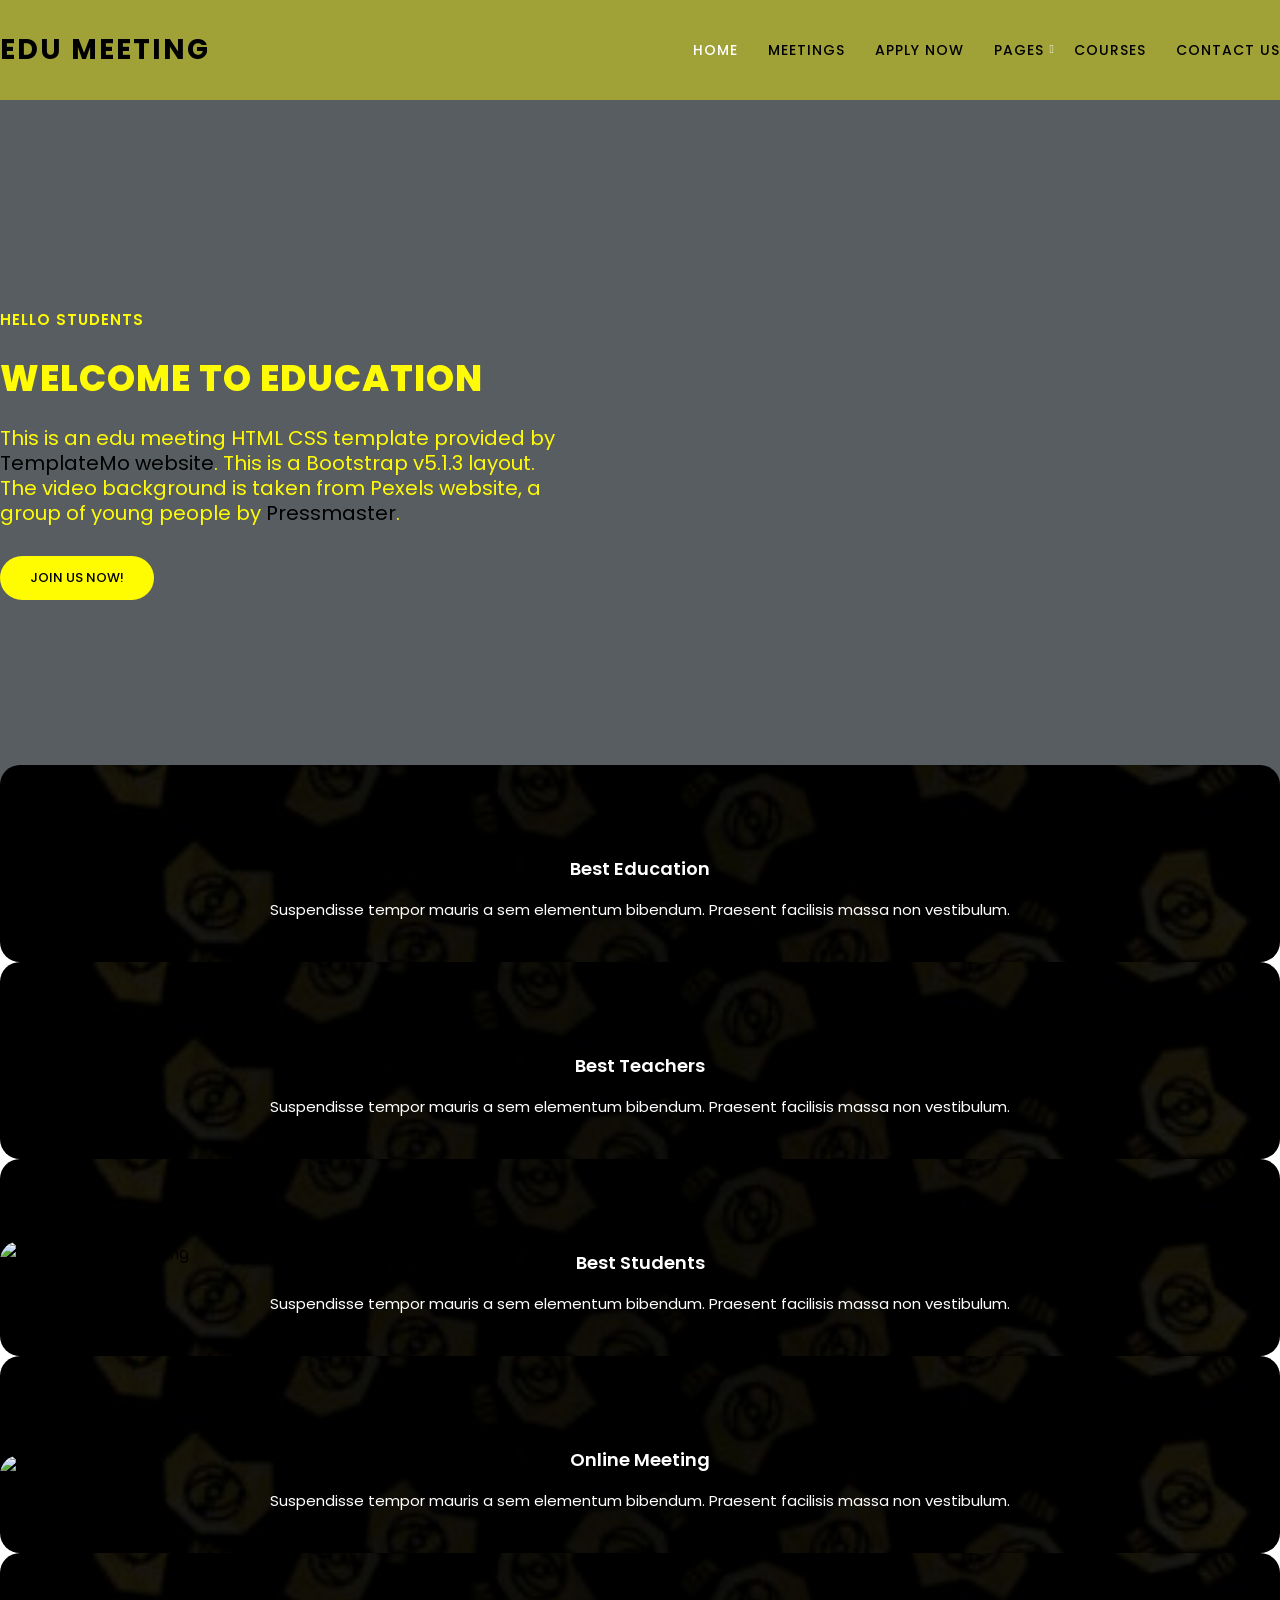
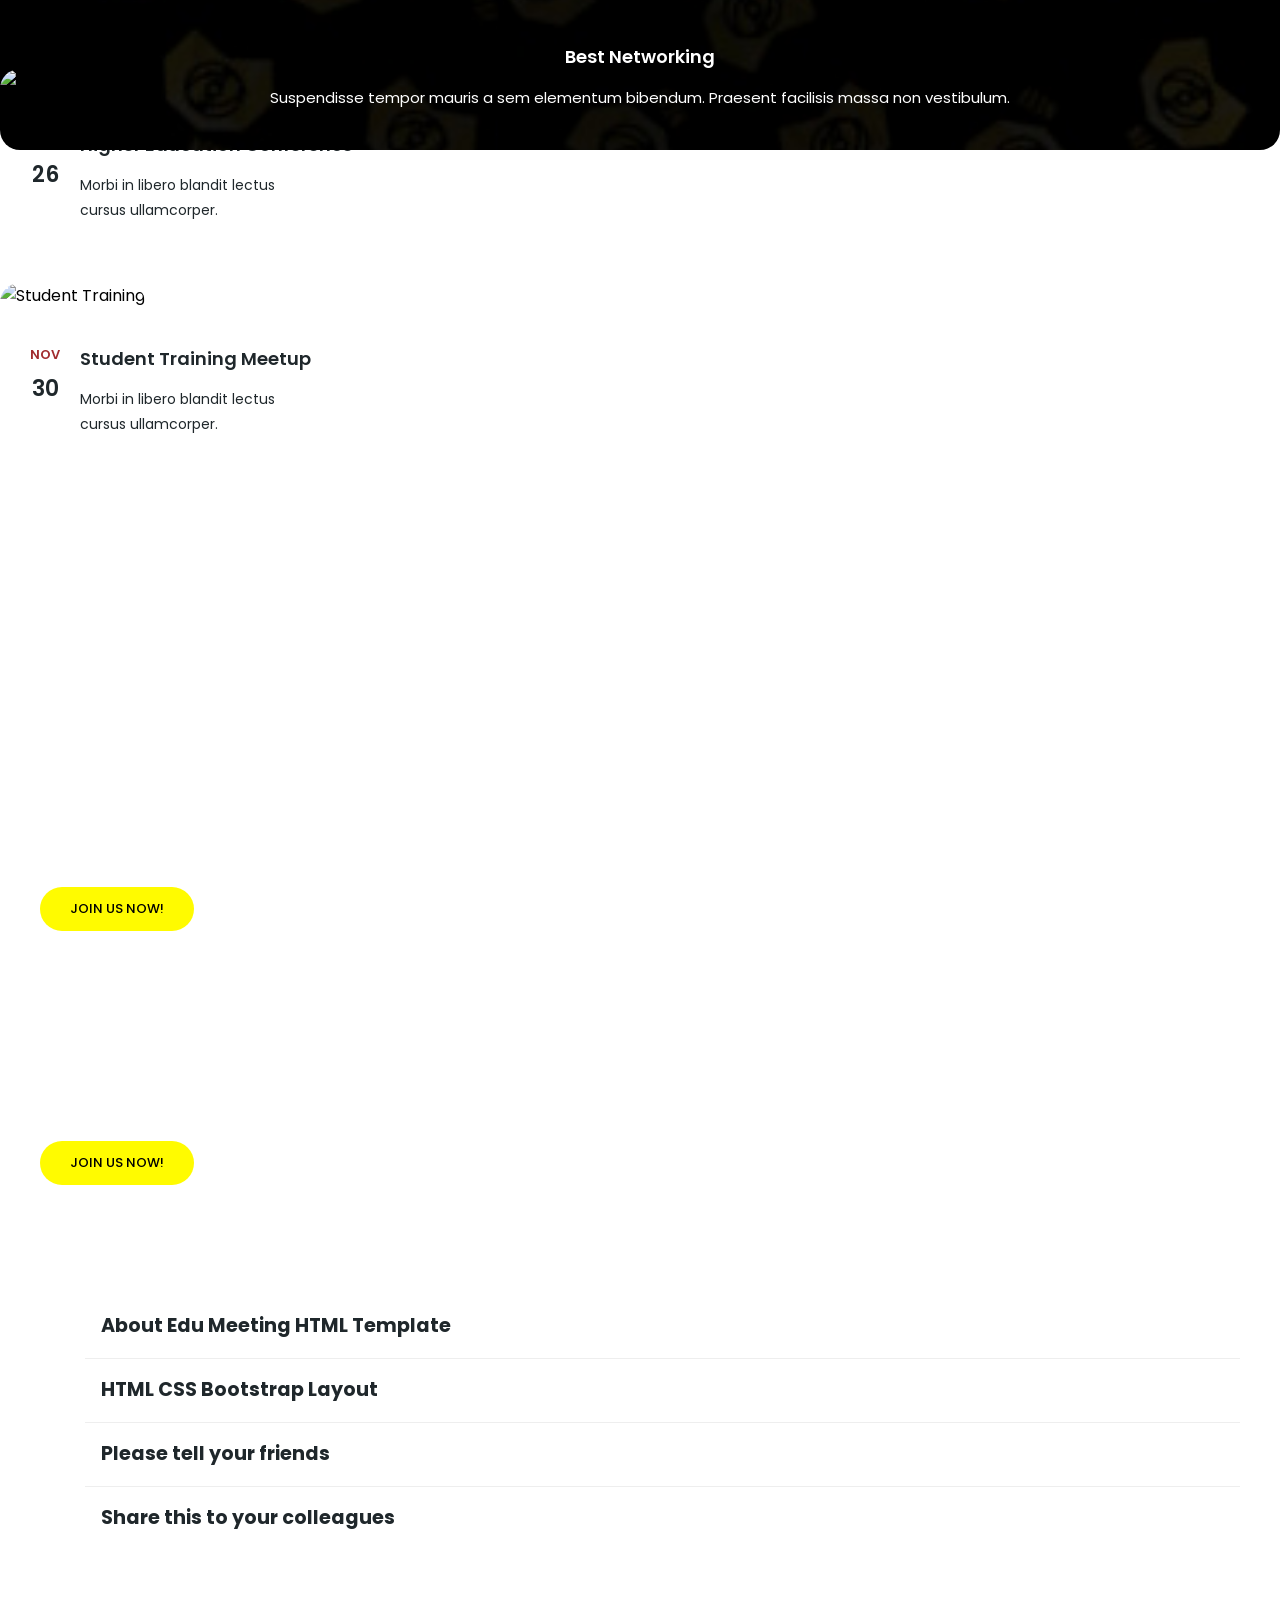
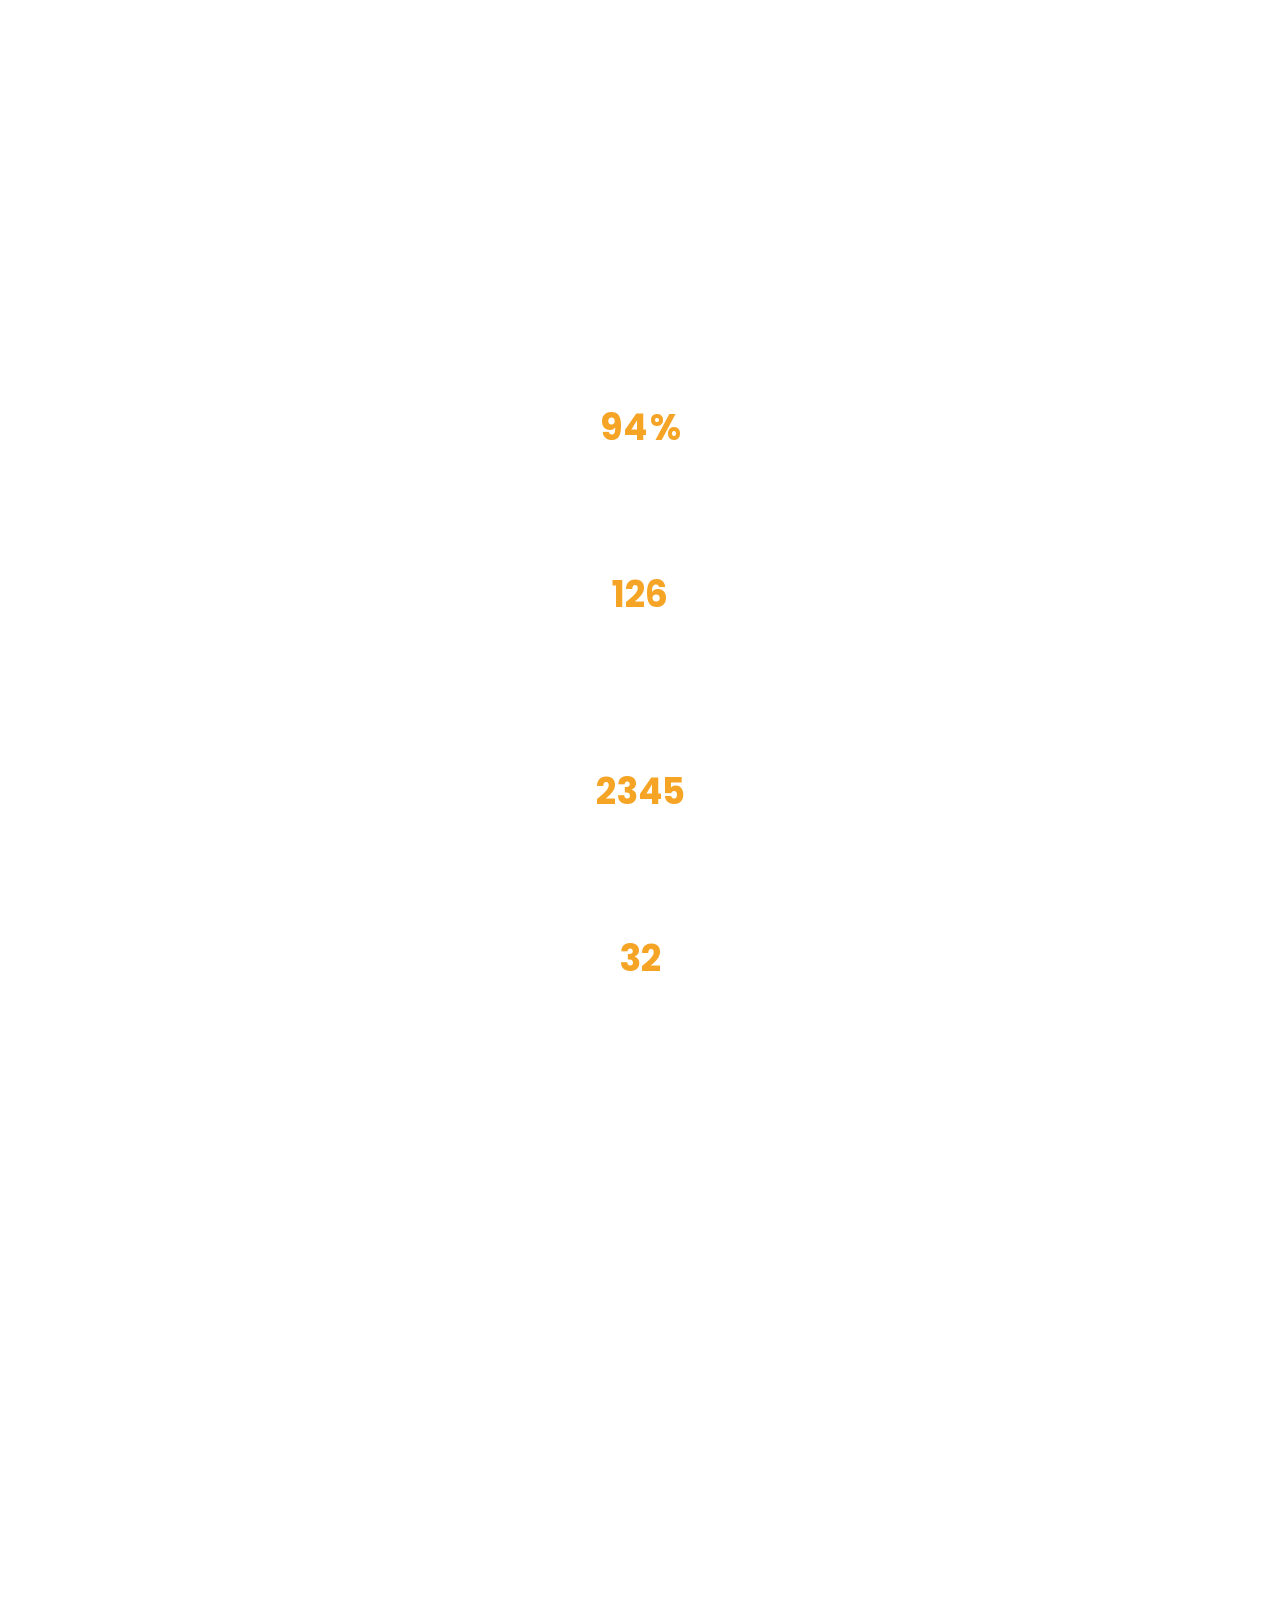
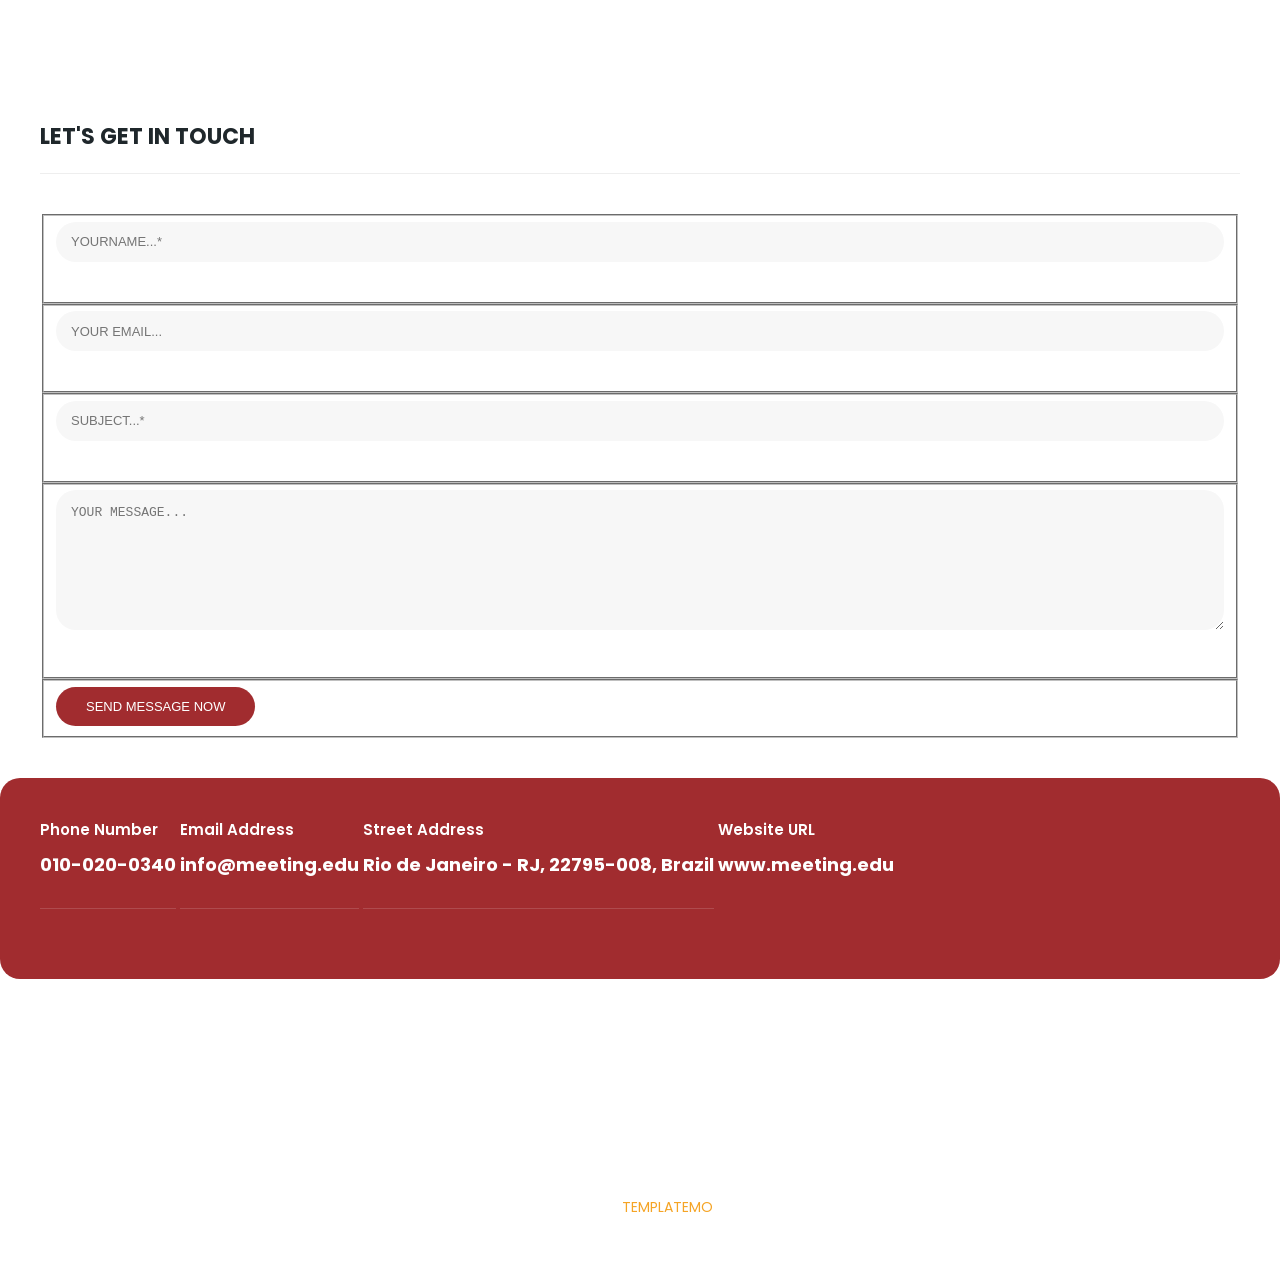
==== index.html @ 1dcc3253 ".........." ====
<!DOCTYPE html>
<html lang="en">

  <head>

    <meta charset="utf-8">
    <meta name="viewport" content="width=device-width, initial-scale=1, shrink-to-fit=no">
    <meta name="description" content="">
    <meta name="author" content="TemplateMo">
    <link href="https://fonts.googleapis.com/css?family=Poppins:100,200,300,400,500,600,700,800,900" rel="stylesheet">

    <title>Education Meeting HTML5 Template</title>

    <!-- Bootstrap core CSS -->
    <link href="vendor/bootstrap/css/bootstrap.min.css" rel="stylesheet">


    <!-- Additional CSS Files -->
    <link rel="stylesheet" href="assets/css/fontawesome.css">
    <link rel="stylesheet" href="assets/css/templatemo-edu-meeting.css">
    <link rel="stylesheet" href="assets/css/owl.css">
    <link rel="stylesheet" href="assets/css/lightbox.css">
<!--

TemplateMo 569 Edu Meeting

https://templatemo.com/tm-569-edu-meeting

-->
  </head>

<body>

  <!--
  Sub Header
  <div class="sub-header">
    <div class="container">
      <div class="row">
        <div class="col-lg-8 col-sm-8">
          <div class="left-content">
            <p>This is an educational <em>HTML CSS</em> template by TemplateMo website.</p>
          </div>
        </div>
        <div class="col-lg-4 col-sm-4">
          <div class="right-icons">
            <ul>
              <li><a href="#"><i class="fa fa-facebook"></i></a></li>
              <li><a href="#"><i class="fa fa-twitter"></i></a></li>
              <li><a href="#"><i class="fa fa-behance"></i></a></li>
              <li><a href="#"><i class="fa fa-linkedin"></i></a></li>
            </ul>
          </div>
        </div>
      </div>
    </div>
  </div>
  -->

  <!-- ***** Header Area Start ***** -->
  <header class="header-area header-sticky">
      <div class="container">
          <div class="row">
              <div class="col-12">
                  <nav class="main-nav">
                      <!-- ***** Logo Start ***** -->
                      <a href="index.html" class="logo">
                          Edu Meeting
                      </a>
                      <!-- ***** Logo End ***** -->
                      <!-- ***** Menu Start ***** -->
                      <ul class="nav">
                          <li class="scroll-to-section"><a href="#top" class="active">Home</a></li>
                          <li><a href="meetings.html">Meetings</a></li>
                          <li class="scroll-to-section"><a href="#apply">Apply Now</a></li>
                          <li class="has-sub">
                              <a href="javascript:void(0)">Pages</a>
                              <ul class="sub-menu">
                                  <li><a href="meetings.html">Upcoming Meetings</a></li>
                                  <li><a href="meeting-details.html">Meeting Details</a></li>
                              </ul>
                          </li>
                          <li class="scroll-to-section"><a href="#courses">Courses</a></li> 
                          <li class="scroll-to-section"><a href="#contact">Contact Us</a></li> 
                      </ul>        
                      <a class='menu-trigger'>
                          <span>Menu</span>
                      </a>
                      <!-- ***** Menu End ***** -->
                  </nav>
              </div>
          </div>
      </div>
  </header>
  <!-- ***** Header Area End ***** -->

  <!-- ***** Main Banner Area Start ***** -->
  <section class="section main-banner" id="top" data-section="section1">
      <video autoplay muted loop id="bg-video">
          <source src="assets/images/course-video.mp4" type="video/mp4" />
      </video>

      <div class="video-overlay header-text">
          <div class="container">
            <div class="row">
              <div class="col-lg-12">
                <div class="caption">
              <h6>Hello Students</h6>
              <h2>Welcome to Education</h2>
              <p>This is an edu meeting HTML CSS template provided by <a rel="nofollow" href="https://templatemo.com/page/1" target="_blank">TemplateMo website</a>. This is a Bootstrap v5.1.3 layout. The video background is taken from Pexels website, a group of young people by <a rel="nofollow" href="https://www.pexels.com/@pressmaster" target="_blank">Pressmaster</a>.</p>
              <div class="main-button-red">
                  <div class="scroll-to-section"><a href="#contact">Join Us Now!</a></div>
              </div>
          </div>
              </div>
            </div>
          </div>
      </div>
  </section>
  <!-- ***** Main Banner Area End ***** -->

  <section class="services">
    <div class="container">
      <div class="row">
        <div class="col-lg-12">
          <div class="owl-service-item owl-carousel">
          
            <div class="item">
              <div class="icon">
                <img src="assets/images/service-icon-01.png" alt="">
              </div>
              <div class="down-content">
                <h4>Best Education</h4>
                <p>Suspendisse tempor mauris a sem elementum bibendum. Praesent facilisis massa non vestibulum.</p>
              </div>
            </div>
            
            <div class="item">
              <div class="icon">
                <img src="assets/images/service-icon-02.png" alt="">
              </div>
              <div class="down-content">
                <h4>Best Teachers</h4>
                <p>Suspendisse tempor mauris a sem elementum bibendum. Praesent facilisis massa non vestibulum.</p>
              </div>
            </div>
            
            <div class="item">
              <div class="icon">
                <img src="assets/images/service-icon-03.png" alt="">
              </div>
              <div class="down-content">
                <h4>Best Students</h4>
                <p>Suspendisse tempor mauris a sem elementum bibendum. Praesent facilisis massa non vestibulum.</p>
              </div>
            </div>
            
            <div class="item">
              <div class="icon">
                <img src="assets/images/service-icon-02.png" alt="">
              </div>
              <div class="down-content">
                <h4>Online Meeting</h4>
                <p>Suspendisse tempor mauris a sem elementum bibendum. Praesent facilisis massa non vestibulum.</p>
              </div>
            </div>
            
            <div class="item">
              <div class="icon">
                <img src="assets/images/service-icon-03.png" alt="">
              </div>
              <div class="down-content">
                <h4>Best Networking</h4>
                <p>Suspendisse tempor mauris a sem elementum bibendum. Praesent facilisis massa non vestibulum.</p>
              </div>
            </div>
            
          </div>
        </div>
      </div>
    </div>
  </section>

  <section class="upcoming-meetings" id="meetings">
    <div class="container">
      <div class="row">
        <div class="col-lg-12">
          <div class="section-heading">
            <h2>Upcoming Meetings</h2>
          </div>
        </div>
        <!--
        <div class="col-lg-4">
          <div class="categories">
            <h4>Meeting Catgories</h4>
            <ul>
              <li><a href="#">Sed tempus enim leo</a></li>
              <li><a href="#">Aenean molestie quis</a></li>
              <li><a href="#">Cras et metus vestibulum</a></li>
              <li><a href="#">Nam et condimentum</a></li>
              <li><a href="#">Phasellus nec sapien</a></li>
            </ul>
            <div class="main-button-red">
              <a href="meetings.html">All Upcoming Meetings</a>
            </div>
          </div>
        </div>
      -->
        <div class="col-lg-8">
          <div class="row">
            <div class="col-lg-6">
              <div class="meeting-item">
                <div class="thumb">
                  <a href="meeting-details.html"><img src="assets/images/meeting-01.jpg" alt="New Lecturer Meeting"></a>
                </div>
                <div class="down-content">
                  <div class="date">
                    <h6>Nov <span>10</span></h6>
                  </div>
                  <a href="meeting-details.html"><h4>New Lecturers Meeting</h4></a>
                  <p>Morbi in libero blandit lectus<br>cursus ullamcorper.</p>
                </div>
              </div>
            </div>
            <div class="col-lg-6">
              <div class="meeting-item">
                <div class="thumb">
                  <a href="meeting-details.html"><img src="assets/images/meeting-02.jpg" alt="Online Teaching"></a>
                </div>
                <div class="down-content">
                  <div class="date">
                    <h6>Nov <span>24</span></h6>
                  </div>
                  <a href="meeting-details.html"><h4>Online Teaching Techniques</h4></a>
                  <p>Morbi in libero blandit lectus<br>cursus ullamcorper.</p>
                </div>
              </div>
            </div>
            <div class="col-lg-6">
              <div class="meeting-item">
                <div class="thumb">
                  <a href="meeting-details.html"><img src="assets/images/meeting-03.jpg" alt="Higher Education"></a>
                </div>
                <div class="down-content">
                  <div class="date">
                    <h6>Nov <span>26</span></h6>
                  </div>
                  <a href="meeting-details.html"><h4>Higher Education Conference</h4></a>
                  <p>Morbi in libero blandit lectus<br>cursus ullamcorper.</p>
                </div>
              </div>
            </div>
            <div class="col-lg-6">
              <div class="meeting-item">
                <div class="thumb">
                  <a href="meeting-details.html"><img src="assets/images/meeting-04.jpg" alt="Student Training"></a>
                </div>
                <div class="down-content">
                  <div class="date">
                    <h6>Nov <span>30</span></h6>
                  </div>
                  <a href="meeting-details.html"><h4>Student Training Meetup</h4></a>
                  <p>Morbi in libero blandit lectus<br>cursus ullamcorper.</p>
                </div>
              </div>
            </div>
          </div>
        </div>
      </div>
    </div>
  </section>

  <section class="apply-now" id="apply">
    <div class="container">
      <div class="row">
        <div class="col-lg-6 align-self-center">
          <div class="row">
            <div class="col-lg-12">
              <div class="item">
                <h3>APPLY FOR BACHELOR DEGREE</h3>
                <p>You are allowed to use this edu meeting CSS template for your school or university or business. You can feel free to modify or edit this layout.</p>
                <div class="main-button-red">
                  <div class="scroll-to-section"><a href="#contact">Join Us Now!</a></div>
              </div>
              </div>
            </div>
            <div class="col-lg-12">
              <div class="item">
                <h3>APPLY FOR BACHELOR DEGREE</h3>
                <p>You are not allowed to redistribute the template ZIP file on any other template website. Please contact us for more information.</p>
                <div class="main-button-yellow">
                  <div class="scroll-to-section"><a href="#contact">Join Us Now!</a></div>
              </div>
              </div>
            </div>
          </div>
        </div>
        <div class="col-lg-6">
          <div class="accordions is-first-expanded">
            <article class="accordion">
                <div class="accordion-head">
                    <span>About Edu Meeting HTML Template</span>
                    <span class="icon">
                        <i class="icon fa fa-chevron-right"></i>
                    </span>
                </div>
                <div class="accordion-body">
                    <div class="content">
                        <p>If you want to get the latest collection of HTML CSS templates for your websites, you may visit <a rel="nofollow" href="https://www.toocss.com/" target="_blank">Too CSS website</a>. If you need a working contact form script, please visit <a href="https://templatemo.com/contact" target="_parent">our contact page</a> for more info.</p>
                    </div>
                </div>
            </article>
            <article class="accordion">
                <div class="accordion-head">
                    <span>HTML CSS Bootstrap Layout</span>
                    <span class="icon">
                        <i class="icon fa fa-chevron-right"></i>
                    </span>
                </div>
                <div class="accordion-body">
                    <div class="content">
                        <p>Etiam posuere metus orci, vel consectetur elit imperdiet eu. Cras ipsum magna, maximus at semper sit amet, eleifend eget neque. Nunc facilisis quam purus, sed vulputate augue interdum vitae. Aliquam a elit massa.<br><br>
                        Nulla malesuada elit lacus, ac ultricies massa varius sed. Etiam eu metus eget nibh consequat aliquet. Proin fringilla, quam at euismod porttitor, odio odio tempus ligula, ut feugiat ex erat nec mauris. Donec viverra velit eget lectus sollicitudin tincidunt.</p>
                    </div>
                </div>
            </article>
            <article class="accordion">
                <div class="accordion-head">
                    <span>Please tell your friends</span>
                    <span class="icon">
                        <i class="icon fa fa-chevron-right"></i>
                    </span>
                </div>
                <div class="accordion-body">
                    <div class="content">
                        <p>Ut vehicula mauris est, sed sodales justo rhoncus eu. Morbi porttitor quam velit, at ullamcorper justo suscipit sit amet. Quisque at suscipit mi, non efficitur velit.<br><br>
                        Cras et tortor semper, placerat eros sit amet, porta est. Mauris porttitor sapien et quam volutpat luctus. Nullam sodales ipsum ac neque ultricies varius.</p>
                    </div>
                </div>
            </article>
            <article class="accordion last-accordion">
                <div class="accordion-head">
                    <span>Share this to your colleagues</span>
                    <span class="icon">
                        <i class="icon fa fa-chevron-right"></i>
                    </span>
                </div>
                <div class="accordion-body">
                    <div class="content">
                        <p>Maecenas suscipit enim libero, vel lobortis justo condimentum id. Interdum et malesuada fames ac ante ipsum primis in faucibus.<br><br>
                        Sed eleifend metus sit amet magna tristique, posuere laoreet arcu semper. Nulla pellentesque ut tortor sit amet maximus. In eu libero ullamcorper, semper nisi quis, convallis nisi.</p>
                    </div>
                </div>
            </article>
        </div>
        </div>
      </div>
    </div>
  </section>
<!--
  <section class="our-courses" id="courses">
    <div class="container">
      <div class="row">
        <div class="col-lg-12">
          <div class="section-heading">
            <h2>Our Popular Courses</h2>
          </div>
        </div>
        <div class="col-lg-12">
          <div class="owl-courses-item owl-carousel">
            <div class="item">
              <img src="assets/images/course-01.jpg" alt="Course One">
              <div class="down-content">
                <h4>Morbi tincidunt elit vitae justo rhoncus</h4>
                <div class="info">
                  <div class="row">
                    <div class="col-8">
                      <ul>
                        <li><i class="fa fa-star"></i></li>
                        <li><i class="fa fa-star"></i></li>
                        <li><i class="fa fa-star"></i></li>
                        <li><i class="fa fa-star"></i></li>
                        <li><i class="fa fa-star"></i></li>
                      </ul>
                    </div>
                    <div class="col-4">
                       <span>$160</span>
                    </div>
                  </div>
                </div>
              </div>
            </div>
            <div class="item">
              <img src="assets/images/course-02.jpg" alt="Course Two">
              <div class="down-content">
                <h4>Curabitur molestie dignissim purus vel</h4>
                <div class="info">
                  <div class="row">
                    <div class="col-8">
                      <ul>
                        <li><i class="fa fa-star"></i></li>
                        <li><i class="fa fa-star"></i></li>
                        <li><i class="fa fa-star"></i></li>
                      </ul>
                    </div>
                    <div class="col-4">
                       <span>$180</span>
                    </div>
                  </div>
                </div>
              </div>
            </div>
            <div class="item">
              <img src="assets/images/course-03.jpg" alt="">
              <div class="down-content">
                <h4>Nulla at ipsum a mauris egestas tempor</h4>
                <div class="info">
                  <div class="row">
                    <div class="col-8">
                      <ul>
                        <li><i class="fa fa-star"></i></li>
                        <li><i class="fa fa-star"></i></li>
                        <li><i class="fa fa-star"></i></li>
                        <li><i class="fa fa-star"></i></li>
                      </ul>
                    </div>
                    <div class="col-4">
                       <span>$140</span>
                    </div>
                  </div>
                </div>
              </div>
            </div>
            <div class="item">
              <img src="assets/images/course-04.jpg" alt="">
              <div class="down-content">
                <h4>Aenean molestie quis libero gravida</h4>
                <div class="info">
                  <div class="row">
                    <div class="col-8">
                      <ul>
                        <li><i class="fa fa-star"></i></li>
                        <li><i class="fa fa-star"></i></li>
                        <li><i class="fa fa-star"></i></li>
                        <li><i class="fa fa-star"></i></li>
                        <li><i class="fa fa-star"></i></li>
                      </ul>
                    </div>
                    <div class="col-4">
                       <span>$120</span>
                    </div>
                  </div>
                </div>
              </div>
            </div>
            <div class="item">
              <img src="assets/images/course-01.jpg" alt="">
              <div class="down-content">
                <h4>Lorem ipsum dolor sit amet adipiscing elit</h4>
                <div class="info">
                  <div class="row">
                    <div class="col-8">
                      <ul>
                        <li><i class="fa fa-star"></i></li>
                        <li><i class="fa fa-star"></i></li>
                        <li><i class="fa fa-star"></i></li>
                        <li><i class="fa fa-star"></i></li>
                        <li><i class="fa fa-star"></i></li>
                      </ul>
                    </div>
                    <div class="col-4">
                       <span>$250</span>
                    </div>
                  </div>
                </div>
              </div>
            </div>
            <div class="item">
              <img src="assets/images/course-02.jpg" alt="">
              <div class="down-content">
                <h4>TemplateMo is the best website for Free CSS</h4>
                <div class="info">
                  <div class="row">
                    <div class="col-8">
                      <ul>
                        <li><i class="fa fa-star"></i></li>
                        <li><i class="fa fa-star"></i></li>
                        <li><i class="fa fa-star"></i></li>
                        <li><i class="fa fa-star"></i></li>
                        <li><i class="fa fa-star"></i></li>
                      </ul>
                    </div>
                    <div class="col-4">
                       <span>$270</span>
                    </div>
                  </div>
                </div>
              </div>
            </div>
            <div class="item">
              <img src="assets/images/course-03.jpg" alt="">
              <div class="down-content">
                <h4>Web Design Templates at your finger tips</h4>
                <div class="info">
                  <div class="row">
                    <div class="col-8">
                      <ul>
                        <li><i class="fa fa-star"></i></li>
                        <li><i class="fa fa-star"></i></li>
                        <li><i class="fa fa-star"></i></li>
                        <li><i class="fa fa-star"></i></li>
                        <li><i class="fa fa-star"></i></li>
                      </ul>
                    </div>
                    <div class="col-4">
                       <span>$340</span>
                    </div>
                  </div>
                </div>
              </div>
            </div>
            <div class="item">
              <img src="assets/images/course-04.jpg" alt="">
              <div class="down-content">
                <h4>Please visit our website again</h4>
                <div class="info">
                  <div class="row">
                    <div class="col-8">
                      <ul>
                        <li><i class="fa fa-star"></i></li>
                        <li><i class="fa fa-star"></i></li>
                        <li><i class="fa fa-star"></i></li>
                        <li><i class="fa fa-star"></i></li>
                        <li><i class="fa fa-star"></i></li>
                      </ul>
                    </div>
                    <div class="col-4">
                       <span>$360</span>
                    </div>
                  </div>
                </div>
              </div>
            </div>
            <div class="item">
              <img src="assets/images/course-01.jpg" alt="">
              <div class="down-content">
                <h4>Responsive HTML Templates for you</h4>
                <div class="info">
                  <div class="row">
                    <div class="col-8">
                      <ul>
                        <li><i class="fa fa-star"></i></li>
                        <li><i class="fa fa-star"></i></li>
                        <li><i class="fa fa-star"></i></li>
                        <li><i class="fa fa-star"></i></li>
                        <li><i class="fa fa-star"></i></li>
                      </ul>
                    </div>
                    <div class="col-4">
                       <span>$400</span>
                    </div>
                  </div>
                </div>
              </div>
            </div>
            <div class="item">
              <img src="assets/images/course-02.jpg" alt="">
              <div class="down-content">
                <h4>Download Free CSS Layouts for your business</h4>
                <div class="info">
                  <div class="row">
                    <div class="col-8">
                      <ul>
                        <li><i class="fa fa-star"></i></li>
                        <li><i class="fa fa-star"></i></li>
                        <li><i class="fa fa-star"></i></li>
                        <li><i class="fa fa-star"></i></li>
                        <li><i class="fa fa-star"></i></li>
                      </ul>
                    </div>
                    <div class="col-4">
                       <span>$430</span>
                    </div>
                  </div>
                </div>
              </div>
            </div>
            <div class="item">
              <img src="assets/images/course-03.jpg" alt="">
              <div class="down-content">
                <h4>Morbi in libero blandit lectus cursus</h4>
                <div class="info">
                  <div class="row">
                    <div class="col-8">
                      <ul>
                        <li><i class="fa fa-star"></i></li>
                        <li><i class="fa fa-star"></i></li>
                        <li><i class="fa fa-star"></i></li>
                        <li><i class="fa fa-star"></i></li>
                        <li><i class="fa fa-star"></i></li>
                      </ul>
                    </div>
                    <div class="col-4">
                       <span>$480</span>
                    </div>
                  </div>
                </div>
              </div>
            </div>
            <div class="item">
              <img src="assets/images/course-04.jpg" alt="">
              <div class="down-content">
                <h4>Curabitur molestie dignissim purus</h4>
                <div class="info">
                  <div class="row">
                    <div class="col-8">
                      <ul>
                        <li><i class="fa fa-star"></i></li>
                        <li><i class="fa fa-star"></i></li>
                        <li><i class="fa fa-star"></i></li>
                        <li><i class="fa fa-star"></i></li>
                        <li><i class="fa fa-star"></i></li>
                      </ul>
                    </div>
                    <div class="col-4">
                       <span>$560</span>
                    </div>
                  </div>
                </div>
              </div>
            </div>
          </div>
        </div>
      </div>
    </div>
  </section>
-->
  <section class="our-facts">
    <div class="container">
      <div class="row">
        <div class="col-lg-6">
          <div class="row">
            <div class="col-lg-12">
              <h2>A Few Facts About Our University</h2>
            </div>
            <div class="col-lg-6">
              <div class="row">
                <div class="col-12">
                  <div class="count-area-content percentage">
                    <div class="count-digit">94</div>
                    <div class="count-title">Succesed Students</div>
                  </div>
                </div>
                <div class="col-12">
                  <div class="count-area-content">
                    <div class="count-digit">126</div>
                    <div class="count-title">Current Teachers</div>
                  </div>
                </div>
              </div>
            </div>
            <div class="col-lg-6">
              <div class="row">
                <div class="col-12">
                  <div class="count-area-content new-students">
                    <div class="count-digit">2345</div>
                    <div class="count-title">New Students</div>
                  </div>
                </div> 
                <div class="col-12">
                  <div class="count-area-content">
                    <div class="count-digit">32</div>
                    <div class="count-title">Awards</div>
                  </div>
                </div>
              </div>
            </div>
          </div>
        </div> 
        <div class="col-lg-6 align-self-center">
          <div class="video">
            <a href="https://www.youtube.com/watch?v=HndV87XpkWg" target="_blank"><img src="assets/images/play-icon.png" alt=""></a>
          </div>
        </div>
      </div>
    </div>
  </section>

  <section class="contact-us" id="contact">
    <div class="container">
      <div class="row">
        <div class="col-lg-9 align-self-center">
          <div class="row">
            <div class="col-lg-12">
              <form id="contact" action="" method="post">
                <div class="row">
                  <div class="col-lg-12">
                    <h2>Let's get in touch</h2>
                  </div>
                  <div class="col-lg-4">
                    <fieldset>
                      <input name="name" type="text" id="name" placeholder="YOURNAME...*" required="">
                    </fieldset>
                  </div>
                  <div class="col-lg-4">
                    <fieldset>
                    <input name="email" type="text" id="email" pattern="[^ @]*@[^ @]*" placeholder="YOUR EMAIL..." required="">
                  </fieldset>
                  </div>
                  <div class="col-lg-4">
                    <fieldset>
                      <input name="subject" type="text" id="subject" placeholder="SUBJECT...*" required="">
                    </fieldset>
                  </div>
                  <div class="col-lg-12">
                    <fieldset>
                      <textarea name="message" type="text" class="form-control" id="message" placeholder="YOUR MESSAGE..." required=""></textarea>
                    </fieldset>
                  </div>
                  <div class="col-lg-12">
                    <fieldset>
                      <button type="submit" id="form-submit" class="button">SEND MESSAGE NOW</button>
                    </fieldset>
                  </div>
                </div>
              </form>
            </div>
          </div>
        </div>
        <div class="col-lg-3">
          <div class="right-info">
            <ul>
              <li>
                <h6>Phone Number</h6>
                <span>010-020-0340</span>
              </li>
              <li>
                <h6>Email Address</h6>
                <span>info@meeting.edu</span>
              </li>
              <li>
                <h6>Street Address</h6>
                <span>Rio de Janeiro - RJ, 22795-008, Brazil</span>
              </li>
              <li>
                <h6>Website URL</h6>
                <span>www.meeting.edu</span>
              </li>
            </ul>
          </div>
        </div>
      </div>
    </div>
    <div class="footer">
      <p>Copyright © 2022 Edu Meeting Co., Ltd. All Rights Reserved. 
          <br>Design: <a href="https://templatemo.com" target="_parent" title="free css templates">TemplateMo</a></p>
    </div>
  </section>

  <!-- Scripts -->
  <!-- Bootstrap core JavaScript -->
    <script src="vendor/jquery/jquery.min.js"></script>
    <script src="vendor/bootstrap/js/bootstrap.bundle.min.js"></script>

    <script src="assets/js/isotope.min.js"></script>
    <script src="assets/js/owl-carousel.js"></script>
    <script src="assets/js/lightbox.js"></script>
    <script src="assets/js/tabs.js"></script>
    <script src="assets/js/video.js"></script>
    <script src="assets/js/slick-slider.js"></script>
    <script src="assets/js/custom.js"></script>
    <script>
        //according to loftblog tut
        $('.nav li:first').addClass('active');

        var showSection = function showSection(section, isAnimate) {
          var
          direction = section.replace(/#/, ''),
          reqSection = $('.section').filter('[data-section="' + direction + '"]'),
          reqSectionPos = reqSection.offset().top - 0;

          if (isAnimate) {
            $('body, html').animate({
              scrollTop: reqSectionPos },
            800);
          } else {
            $('body, html').scrollTop(reqSectionPos);
          }

        };

        var checkSection = function checkSection() {
          $('.section').each(function () {
            var
            $this = $(this),
            topEdge = $this.offset().top - 80,
            bottomEdge = topEdge + $this.height(),
            wScroll = $(window).scrollTop();
            if (topEdge < wScroll && bottomEdge > wScroll) {
              var
              currentId = $this.data('section'),
              reqLink = $('a').filter('[href*=\\#' + currentId + ']');
              reqLink.closest('li').addClass('active').
              siblings().removeClass('active');
            }
          });
        };

        $('.main-menu, .responsive-menu, .scroll-to-section').on('click', 'a', function (e) {
          e.preventDefault();
          showSection($(this).attr('href'), true);
        });

        $(window).scroll(function () {
          checkSection();
        });
    </script>
</body>

</body>
</html>
---- assets/css/templatemo-edu-meeting.css ----
/*

TemplateMo 569 Edu Meeting

https://templatemo.com/tm-569-edu-meeting

*/

/* ---------------------------------------------
Table of contents
------------------------------------------------
01. font & reset css
02. reset
03. global styles
04. header
05. banner
06. features
07. testimonials
08. contact
09. footer
10. preloader
11. search
12. portfolio

--------------------------------------------- */
/* 
---------------------------------------------
font & reset css
--------------------------------------------- 
*/
@import url("https://fonts.googleapis.com/css?family=Poppins:100,200,300,400,500,600,700,800,900");
/* 
---------------------------------------------
reset
--------------------------------------------- 
*/
html, body, div, span, applet, object, iframe, h1, h2, h3, h4, h5, h6, p, blockquote, div
pre, a, abbr, acronym, address, big, cite, code, del, dfn, em, font, img, ins, kbd, q,
s, samp, small, strike, strong, sub, sup, tt, var, b, u, i, center, dl, dt, dd, ol, ul, li,
figure, header, nav, section, article, aside, footer, figcaption {
  margin: 0;
  padding: 0;
  border: 0;
  outline: 0;
}

.clearfix:after {
  content: ".";
  display: block;
  clear: both;
  visibility: hidden;
  line-height: 0;
  height: 0;
}

.clearfix {
  display: inline-block;
}

html[xmlns] .clearfix {
  display: block;
}

* html .clearfix {
  height: 1%;
}

ul, li {
  padding: 0;
  margin: 0;
  list-style: none;
}

header, nav, section, article, aside, footer, hgroup {
  display: block;
}

* {
  box-sizing: border-box;
}

html, body {
  font-family: 'Poppins', sans-serif;
  font-weight: 400;
  background-color: #ffffff;
  font-size: 16px;
  -ms-text-size-adjust: 100%;
  -webkit-font-smoothing: antialiased;
  -moz-osx-font-smoothing: grayscale;
}

a {
  text-decoration: none !important;
  color: rgb(0, 0, 0); /*Hyperlinks base*/
}

a:hover {
	color: rgb(255, 255, 255); /*When hover on hyperlinks*/
}

h1, h2, h3, h4, h5, h6 {
  margin-top: 0px;
  margin-bottom: 0px;
}

ul {
  margin-bottom: 0px;
}

p {
  font-size: 14px;
  line-height: 25px;
  color: #000000; /*Text from white box*/
}

img {
  width: 100%;
  overflow: hidden;
}

/* 
---------------------------------------------
global styles
--------------------------------------------- 
*/
html,
body {
  background: #fff;
  font-family: 'Poppins', sans-serif;
}

::selection {
  background: #f5a425;
  color: #fff;
}

::-moz-selection {
  background: #f5a425;
  color: #fff;
}

@media (max-width: 991px) {
  html, body {
    overflow-x: hidden;
  }
  .mobile-top-fix {
    margin-top: 30px;
    margin-bottom: 0px;
  }
  .mobile-bottom-fix {
    margin-bottom: 30px;
  }
  .mobile-bottom-fix-big {
    margin-bottom: 60px;
  }
}

.main-button-red a {
  font-size: 13px;
  color: #000000;
  background-color: #fffb00;
  padding: 12px 30px;
  display: inline-block;
  border-radius: 22px;
  font-weight: 500;
  text-transform: uppercase;
  transition: all .3s;
}

.main-button-red a:hover {
  opacity: 0.6;
}

.main-button-yellow a {
  font-size: 13px;
  color: #000000;
  background-color: #fffb00;
  padding: 12px 30px;
  display: inline-block;
  border-radius: 22px;
  font-weight: 500;
  text-transform: uppercase;
  transition: all .3s;
}

.main-button-yellow a:hover {
  opacity: 0.6;
}

.section-heading h2 {
  line-height: 40px;
  margin-top: 0px;
  margin-bottom: 50px; 
  padding-bottom: 20px;
  border-bottom: 1px solid rgba(250,250,250,0.15);
  font-size: 22px;
  font-weight: 700;
  text-transform: uppercase;
  color: #fff;
}


/* 
---------------------------------------------
header
--------------------------------------------- 
*/


/*
.sub-header {
  background-color: #000000;
  position: relative;
  z-index: 1111;
}

.sub-header .left-content p {
  color: #fffb00;
  padding: 8px 0px;
  font-size: 13px;
}

.sub-header .right-icons {
  text-align: right;
  padding: 8px 0px;
}

.sub-header .right-icons ul li {
  display: inline-block;
  margin-left: 15px;
}

.sub-header .right-icons ul li a {
  color: #fff;
  font-size: 14px;
  transition: all .3s;
}

.sub-header .right-icons ul li a:hover {
  color: #f5a425;
}

.sub-header .left-content p em {
   font-style: normal;
   color: #f5a425;
}
*/


.background-header {
  background-color: #ddda0a!important;
  height: 80px!important;
  position: fixed!important;
  top: 0!important;
  left: 0;
  right: 0;
  box-shadow: 0px 0px 10px rgba(0,0,0,0.15)!important;
}

.background-header .main-nav .nav li a {
  color: #1e1e1e!important;
}

.background-header .logo,
.background-header .main-nav .nav li a {
  color: #1e1e1e!important;
}

.background-header .main-nav .nav li:hover a {
  color: #fb5849!important;
}

.background-header .nav li a.active {
  color: #fb5849!important;
}

.header-area {
  background-color: #fffb006e;
  position: absolute;
  top: 0px;
  left: 0;
  right: 0;
  z-index: 100;
  -webkit-transition: all .5s ease 0s;
  -moz-transition: all .5s ease 0s;
  -o-transition: all .5s ease 0s;
  transition: all .5s ease 0s;
}

.header-area .main-nav {
  min-height: 80px;
  background: transparent;
}

.header-area .main-nav .logo {
  line-height: 100px;
  color: #000000;
  font-size: 28px;
  font-weight: 700;
  text-transform: uppercase;
  letter-spacing: 2px;
  float: left;
  -webkit-transition: all 0.3s ease 0s;
  -moz-transition: all 0.3s ease 0s;
  -o-transition: all 0.3s ease 0s;
  transition: all 0.3s ease 0s;
}

.background-header .main-nav .logo {
  line-height: 75px;
}

.background-header .nav {
  margin-top: 20px !important;
}

.header-area .main-nav .nav {
  float: right;
  margin-top: 30px;
  margin-right: 0px;
  background-color: transparent;
  -webkit-transition: all 0.3s ease 0s;
  -moz-transition: all 0.3s ease 0s;
  -o-transition: all 0.3s ease 0s;
  transition: all 0.3s ease 0s;
  position: relative;
  z-index: 999;
}

.header-area .main-nav .nav li {
  padding-left: 15px;
  padding-right: 15px;
}

.header-area .main-nav .nav li:last-child {
  padding-right: 0px;
}

.header-area .main-nav .nav li a {
  display: block;
  font-weight: 500;
  font-size: 14px;
  text-transform: uppercase;
  color: #000000;
  -webkit-transition: all 0.3s ease 0s;
  -moz-transition: all 0.3s ease 0s;
  -o-transition: all 0.3s ease 0s;
  transition: all 0.3s ease 0s;
  height: 40px;
  line-height: 40px;
  border: transparent;
  letter-spacing: 1px;
}

.header-area .main-nav .nav li:hover a,
.header-area .main-nav .nav li a.active {
  color: #ffffff!important;
}

.background-header .main-nav .nav li:hover a,
.background-header .main-nav .nav li a.active {
  color: #ffffff!important;
  opacity: 1;
}

.header-area .main-nav .nav li.has-sub {
  position: relative;
  padding-right: 15px;
}

.header-area .main-nav .nav li.has-sub:after {
  font-family: FontAwesome;
  content: "\f107";
  font-size: 12px;
  color: #fff;
  position: absolute;
  right: 5px;
  top: 12px;
}

.background-header .main-nav .nav li.has-sub:after {
  color: #1e1e1e;
}

.header-area .main-nav .nav li.has-sub ul.sub-menu {
  position: absolute;
  width: 200px;
  box-shadow: 0 2px 28px 0 rgba(0, 0, 0, 0.06);
  overflow: hidden;
  top: 40px;
  opacity: 0;
  transition: all .3s;
  transform: translateY(+2em);
  visibility: hidden;
  z-index: -1;
}

.header-area .main-nav .nav li.has-sub ul.sub-menu li {
  margin-left: 0px;
  padding-left: 0px;
  padding-right: 0px;
}

.header-area .main-nav .nav li.has-sub ul.sub-menu li a {
  opacity: 1;
  display: block;
  background: #f7f7f7;
  color: #2a2a2a!important;
  padding-left: 20px;
  height: 40px;
  line-height: 40px;
  -webkit-transition: all 0.3s ease 0s;
  -moz-transition: all 0.3s ease 0s;
  -o-transition: all 0.3s ease 0s;
  transition: all 0.3s ease 0s;
  position: relative;
  font-size: 13px;
  font-weight: 400;
  border-bottom: 1px solid #eee;
}

.header-area .main-nav .nav li.has-sub ul li a:hover {
  background: #fff;
  color: #ffffff!important;
  padding-left: 25px;
}

.header-area .main-nav .nav li.has-sub ul li a:hover:before {
  width: 3px;
}

.header-area .main-nav .nav li.has-sub:hover ul.sub-menu {
  visibility: visible;
  opacity: 1;
  z-index: 1;
  transform: translateY(0%);
  transition-delay: 0s, 0s, 0.3s;
}

.header-area .main-nav .menu-trigger {
  cursor: pointer;
  display: block;
  position: absolute;
  top: 33px;
  width: 32px;
  height: 40px;
  text-indent: -9999em;
  z-index: 99;
  right: 40px;
  display: none;
}

.background-header .main-nav .menu-trigger {
  top: 23px;
}

.header-area .main-nav .menu-trigger span,
.header-area .main-nav .menu-trigger span:before,
.header-area .main-nav .menu-trigger span:after {
  -moz-transition: all 0.4s;
  -o-transition: all 0.4s;
  -webkit-transition: all 0.4s;
  transition: all 0.4s;
  background-color: #1e1e1e;
  display: block;
  position: absolute;
  width: 30px;
  height: 2px;
  left: 0;
}

.background-header .main-nav .menu-trigger span,
.background-header .main-nav .menu-trigger span:before,
.background-header .main-nav .menu-trigger span:after {
  background-color: #1e1e1e;
}

.header-area .main-nav .menu-trigger span:before,
.header-area .main-nav .menu-trigger span:after {
  -moz-transition: all 0.4s;
  -o-transition: all 0.4s;
  -webkit-transition: all 0.4s;
  transition: all 0.4s;
  background-color: #1e1e1e;
  display: block;
  position: absolute;
  width: 30px;
  height: 2px;
  left: 0;
  width: 75%;
}

.background-header .main-nav .menu-trigger span:before,
.background-header .main-nav .menu-trigger span:after {
  background-color: #1e1e1e;
}

.header-area .main-nav .menu-trigger span:before,
.header-area .main-nav .menu-trigger span:after {
  content: "";
}

.header-area .main-nav .menu-trigger span {
  top: 16px;
}

.header-area .main-nav .menu-trigger span:before {
  -moz-transform-origin: 33% 100%;
  -ms-transform-origin: 33% 100%;
  -webkit-transform-origin: 33% 100%;
  transform-origin: 33% 100%;
  top: -10px;
  z-index: 10;
}

.header-area .main-nav .menu-trigger span:after {
  -moz-transform-origin: 33% 0;
  -ms-transform-origin: 33% 0;
  -webkit-transform-origin: 33% 0;
  transform-origin: 33% 0;
  top: 10px;
}

.header-area .main-nav .menu-trigger.active span,
.header-area .main-nav .menu-trigger.active span:before,
.header-area .main-nav .menu-trigger.active span:after {
  background-color: transparent;
  width: 100%;
}

.header-area .main-nav .menu-trigger.active span:before {
  -moz-transform: translateY(6px) translateX(1px) rotate(45deg);
  -ms-transform: translateY(6px) translateX(1px) rotate(45deg);
  -webkit-transform: translateY(6px) translateX(1px) rotate(45deg);
  transform: translateY(6px) translateX(1px) rotate(45deg);
  background-color: #1e1e1e;
}

.background-header .main-nav .menu-trigger.active span:before {
  background-color: #1e1e1e;
}

.header-area .main-nav .menu-trigger.active span:after {
  -moz-transform: translateY(-6px) translateX(1px) rotate(-45deg);
  -ms-transform: translateY(-6px) translateX(1px) rotate(-45deg);
  -webkit-transform: translateY(-6px) translateX(1px) rotate(-45deg);
  transform: translateY(-6px) translateX(1px) rotate(-45deg);
  background-color: #1e1e1e;
}

.background-header .main-nav .menu-trigger.active span:after {
  background-color: #1e1e1e;
}

.header-area.header-sticky {
  min-height: 80px;
}

.header-area .nav {
  margin-top: 30px;
}

.header-area.header-sticky .nav li a.active {
  color: #f5a425;
}

@media (max-width: 1200px) {
  .header-area .main-nav .nav li {
    padding-left: 7px;
    padding-right: 7px;
  }
  .header-area .main-nav:before {
    display: none;
  }
}

@media (max-width: 767px) {
  .header-area .main-nav .logo {
    color: #1e1e1e;
  }
  .header-area.header-sticky .nav li a:hover,
  .header-area.header-sticky .nav li a.active {
    color: #f5a425!important;
    opacity: 1;
  }
  .header-area.header-sticky .nav li.search-icon a {
    width: 100%;
  }
  .header-area {
    background-color: #f7f7f7;
    padding: 0px 15px;
    height: 100px;
    box-shadow: none;
    text-align: center;
  }
  .header-area .container {
    padding: 0px;
  }
  .header-area .logo {
    margin-left: 30px;
  }
  .header-area .menu-trigger {
    display: block !important;
  }
  .header-area .main-nav {
    overflow: hidden;
  }
  .header-area .main-nav .nav {
    float: none;
    width: 100%;
    display: none;
    -webkit-transition: all 0s ease 0s;
    -moz-transition: all 0s ease 0s;
    -o-transition: all 0s ease 0s;
    transition: all 0s ease 0s;
    margin-left: 0px;
  }
  .header-area .main-nav .nav li:first-child {
    border-top: 1px solid #eee;
  }
  .header-area.header-sticky .nav {
    margin-top: 100px !important;
  }
  .header-area .main-nav .nav li {
    width: 100%;
    background: #fff;
    border-bottom: 1px solid #eee;
    padding-left: 0px !important;
    padding-right: 0px !important;
  }
  .header-area .main-nav .nav li a {
    height: 50px !important;
    line-height: 50px !important;
    padding: 0px !important;
    border: none !important;
    background: #f7f7f7 !important;
    color: #191a20 !important;
  }
  .header-area .main-nav .nav li a:hover {
    background: #eee !important;
    color: #f5a425!important;
  }
  .header-area .main-nav .nav li.has-sub ul.sub-menu {
    position: relative;
    visibility: inherit;
    opacity: 1;
    z-index: 1;
    transform: translateY(0%);
    top: 0px;
    width: 100%;
    box-shadow: none;
    height: 0px;
    transition: all 0s;
  }
  .header-area .main-nav .nav li.submenu ul li a {
    font-size: 12px;
    font-weight: 400;
  }
  .header-area .main-nav .nav li.submenu ul li a:hover:before {
    width: 0px;
  }
  .header-area .main-nav .nav li.has-sub ul.sub-menu {
    height: auto;
  }
  .header-area .main-nav .nav li.has-sub:after {
    color: #3B566E;
    right: 30px;
    font-size: 14px;
    top: 15px;
  }
  .header-area .main-nav .nav li.submenu:hover ul, .header-area .main-nav .nav li.submenu:focus ul {
    height: 0px;
  }
}

@media (min-width: 767px) {
  .header-area .main-nav .nav {
    display: flex !important;
  }
}


/* 
---------------------------------------------
banner
--------------------------------------------- 
*/

.main-banner {
  position: relative;
  max-height: 100%;
  overflow: hidden;
  margin-bottom: -7px;
}

#bg-video {
    min-width: 100%;
    min-height: 100vh;
    max-width: 100%;
    max-height: 100vh;
    object-fit: cover;
    z-index: -1;
}

#bg-video::-webkit-media-controls {
    display: none !important;
}

.video-overlay {
    position: absolute;
    background-color: rgba(31,39,43,0.75);
    top: 0;
    left: 0;
    bottom: 0;
    right: 0;
    width: 100%;
}

.main-banner .caption {
  position: absolute;
  top: 50%;
  transform: translateY(-50%);
}

.main-banner .caption h6 {
  margin-top: 0px;
  font-size: 15px;
  text-transform: uppercase;
  font-weight: 600;
  color: #fffb06;
  letter-spacing: 1px;
}

.main-banner .caption h2 {
  margin-top: 20px;
  margin-bottom: 20px;
  font-size: 36px;
  text-transform: uppercase;
  font-weight: 800;
  color: #fffb06;
  letter-spacing: 1px;
}

.main-banner .caption h2 em {
  font-style: normal;
  color: #f5a425;
  font-weight: 900;
}

.main-banner .caption p {
  color: #fffb06;
  font-size: 20px;
  max-width: 570px;
}

.main-banner .caption .main-button-red {
  margin-top: 30px;
}

@media screen and (max-width: 767px) {

  .main-banner .caption h6 {
    font-weight: 500;
  }

  .main-banner .caption h2 {
    font-size: 36px;
  }

}


/*
---------------------------------------------
services
---------------------------------------------
*/

.services {
  margin-top: -135px;
  position: absolute;
  width: 100%;
}

.services .item {
  background-image: url(../images/service-item-bg.jpg);
  background-repeat: no-repeat;
  background-size: cover;
  background-position: center center;
  border-radius: 20px;
  text-align: center;
  color: #ffffff;
  padding: 40px;
}

.services .item .icon {
  max-width: 60px;
  margin: 0 auto;
}

.services .item h4 {
  margin-top: 25px;
  margin-bottom: 15px;
  font-size: 18px;
  font-weight: 600;
}

.services .item p {
  color: #ffffff;
  font-size: 15px;
}

.services .owl-nav {
  display: inline-block !important;
  text-align: center;
  position: absolute;
  width: 100%;
  top: 50%;
  transform: translateY(-25px);
}
    
.services .owl-nav .owl-prev{
  margin-right: 10px;
  outline: none;
  position: absolute;
  left: -80px;
}

.services .owl-nav .owl-prev span,
.services .owl-nav .owl-next span {
  opacity: 0;
}

.services .owl-nav .owl-prev:before {
  display: inline-block;
  font-family: 'FontAwesome';
  color: #1e1e1e;
  font-size: 25px;
  font-weight: 700;
  content: '\f104';
  background-color: #fff;
  width: 50px;
  height: 50px;
  border-radius: 50%;
  line-height: 50px;
}

.services .owl-nav .owl-prev {
  opacity: 1;
  transition: all .5s;
}

.services .owl-nav .owl-prev:hover {
  opacity: 0.9;
}

.services .owl-nav .owl-next {
  opacity: 1;
  transition: all .5s;
}

.services .owl-nav .owl-next:hover {
  opacity: 0.9;
}

.services .owl-nav .owl-next{
  margin-left: 10px;
  outline: none;
  position: absolute;
  right: -85px;
}

.services .owl-nav .owl-next:before {
  display: inline-block;
  font-family: 'FontAwesome';
  color: #1e1e1e;
  font-size: 25px;
  font-weight: 700;
  content: '\f105';
  background-color: #fff;
  width: 50px;
  height: 50px;
  border-radius: 50%;
  line-height: 50px;
}


/*
---------------------------------------------
upcoming meetings
---------------------------------------------
*/

section.upcoming-meetings {
  background-image: url(../images/meetings-bg.jpg);
  background-position: center center;
  background-attachment: fixed;
  background-repeat: no-repeat;
  background-size: cover;
  padding-top: 230px;
  padding-bottom: 110px;
}

section.upcoming-meetings .section-heading {
  text-align: center;
}

section.upcoming-meetings .categories {
  background-color: #fff;
  border-radius: 20px;
  padding: 40px;
  margin-right: 45px;
}

section.upcoming-meetings .categories h4 {
  font-size: 18px;
  font-weight: 600;
  color: #1f272b;
  margin-bottom: 30px;
  padding-bottom: 20px;
  border-bottom: 1px solid #eee;
}

section.upcoming-meetings .categories ul li {
  display: inline-block;
  margin-bottom: 15px;
}

section.upcoming-meetings .categories ul li a {
  font-size: 15px;
  color: #1f272b;
  font-weight: 500;
  transition: all .3s;
}

section.upcoming-meetings .categories ul li a:hover {
  color: #a12c2f;
}

section.upcoming-meetings .categories .main-button-red {
  border-top: 1px solid #eee;
  padding-top: 30px;
  margin-top: 15px;
}

section.upcoming-meetings .categories .main-button-red a {
  width: 100%;
  text-align: center;
}

.meeting-item {
  margin-bottom: 30px;
}

.meeting-item .thumb {
  position: relative;
}

.meeting-item .thumb img {
  border-top-right-radius: 20px;
  border-top-left-radius: 20px;
}

.meeting-item .thumb .price {
  position: absolute;
  left: 20px;
  top: 20px;
}

.meeting-item .thumb .price span {
  font-size: 16px;
  color: #1f272b;
  font-weight: 600;
  background-color: rgba(250,250,250,0.9);
  padding: 7px 12px;
  border-radius: 10px;
}

.meeting-item .down-content {
  background-color: #fff;
  padding: 30px;
  border-bottom-right-radius: 20px;
  border-bottom-left-radius: 20px;
}

.meeting-item .down-content .date {
  float: left;
  text-align: center;
  display: inline-block;
  margin-right: 20px;
}

.meeting-item .down-content .date h6 {
  font-size: 13px;
  text-transform: uppercase;
  font-weight: 600;
  color: #a12c2f;
}

.meeting-item .down-content .date span {
  display: block;
  color: #1f272b;
  font-size: 22px;
  margin-top: 7px;
}

.meeting-item .down-content h4 {
  font-size: 18px;
  color: #1f272b;
  font-weight: 600;
  display: inline-block;
  margin-bottom: 15px;
}

.meeting-item .down-content p {
  margin-left: 50px;
  color: #1f272b;
  font-size: 14px;
}



/*
---------------------------------------------
apply now
---------------------------------------------
*/

section.apply-now {
  background-image: url(../images/apply-bg.jpg);
  background-position: center center;
  background-attachment: fixed;
  background-repeat: no-repeat;
  background-size: cover;
  padding: 140px 0px;
}

section.apply-now .item {
  background-color: rgba(250,250,250,0.15);
  padding: 40px;
  margin-bottom: 30px;
}

section.apply-now .item h3 {
  color: #fff;
  text-transform: uppercase;
  font-size: 24px;
  font-weight: 700;
  margin-bottom: 20px;
}

section.apply-now .item p {
  color: #fff;
  margin-bottom: 20px;
}

.accordions {
  border-radius: 20px;
  padding: 40px;
  background-color: #fff;
  margin-left: 45px;
}
.accordions .accordion {
  border-bottom: 1px solid #eee;
}
.accordions .last-accordion {
  border-bottom: none;
}
.accordion-head {
  padding: 20px;  
  font-size: 18px;
  font-weight: 700;
  color: #1f272b;
  cursor: pointer;
  transition: color 200ms ease-in-out;
  border-bottom: 1px solid #fff;
}
@media screen and (min-width: 768px) {
  .accordion-head {
    padding: 1rem;
    font-size: 1.2rem;
  }
}
.accordion-head .icon {
  float: right;
  transition: transform 200ms ease-in-out;
}
.accordion-head.is-open {
  color: #f5a425;
  border-bottom: none;
}
.accordion-head.is-open .icon {
  transform: rotate(45deg);
}
.accordion-body {
  overflow: hidden;
  height: 0;
  transition: height 300ms ease-in-out;
  border-bottom: 1px solid #fff;
}
.accordion-body > .content {
  padding: 20px;
  padding-top: 0;
}


/* 
---------------------------------------------
courses
--------------------------------------------- 


section.our-courses {
  background-image: url(../images/meetings-bg.jpg);
  background-position: center center;
  background-attachment: fixed;
  background-repeat: no-repeat;
  background-size: cover;
  padding-top: 140px;
  padding-bottom: 130px;
}

.our-courses .item .down-content {
  background-color: #fff;
}

.our-courses .item .down-content h4 {
  padding: 25px;
  font-size: 18px;
  color: #1f272b;
  text-align: center; 
  border-bottom: 1px solid #eee;
}

.our-courses .item .down-content .info {
  padding: 25px;
}

.our-courses .item .down-content .info ul li {
  display: inline-block;
  margin-right: 1px;
}

.our-courses .item .down-content .info ul li i {
  color: #f5a425;
  font-size: 14px;
}

.our-courses .item .down-content .info span {
  color: #a12c2f;
  font-size: 15px;
  font-weight: 600;
  text-align: right;
  display: inline-block;
  width: 100%;
}

.our-courses .owl-nav {
  text-align: center;
  position: absolute;
  width: 100%;
  top: 50%;
  transform: translateY(-45px);
}

.our-courses .owl-dots {
  display: inline-block;
  text-align: center;
  width: 100%;
  margin-top: 40px;
}

.our-courses .owl-dots .owl-dot {
  transition: all .5s;
  width: 7px;
  height: 7px;
  background-color: #fff;
  margin: 0px 5px;
  border-radius: 50%;
  outline: none;
}

.our-courses .owl-dots .active {
  width: 24px;
  height: 8px;
  border-radius: 4px;
}
    
.our-courses .owl-nav .owl-prev{
  margin-right: 10px;
  outline: none;
  position: absolute;
  left: -80px;
}

.our-courses .owl-nav .owl-prev span,
.our-courses .owl-nav .owl-next span {
  opacity: 0;
}

.our-courses .owl-nav .owl-prev:before {
  display: inline-block;
  font-family: 'FontAwesome';
  color: #1e1e1e;
  font-size: 25px;
  font-weight: 700;
  content: '\f104';
  background-color: #fff;
  width: 50px;
  height: 50px;
  border-radius: 50%;
  line-height: 50px;
}

.our-courses .owl-nav .owl-prev {
  opacity: 1;
  transition: all .5s;
}

.our-courses .owl-nav .owl-prev:hover {
  opacity: 0.9;
}

.our-courses .owl-nav .owl-next {
  opacity: 1;
  transition: all .5s;
}

.our-courses .owl-nav .owl-next:hover {
  opacity: 0.9;
}

.our-courses .owl-nav .owl-next{
  margin-left: 10px;
  outline: none;
  position: absolute;
  right: -85px;
}

.our-courses .owl-nav .owl-next:before {
  display: inline-block;
  font-family: 'FontAwesome';
  color: #1e1e1e;
  font-size: 25px;
  font-weight: 700;
  content: '\f105';
  background-color: #fff;
  width: 50px;
  height: 50px;
  border-radius: 50%;
  line-height: 50px;
}
*/

/*
---------------------------------------------
our facts
---------------------------------------------
*/

section.our-facts {
  background-image: url(../images/facts-bg.jpg);
  background-position: center center;
  background-attachment: fixed;
  background-repeat: no-repeat;
  background-size: cover;
  padding: 140px 0px 125px 0px;
}

section.our-facts h2 {
  font-size: 38px;
  color: #fff;
  line-height: 50px;
  font-weight: 700;
  letter-spacing: 0.5px;
  margin-bottom: 50px;
}

.count-area-content {
  text-align: center;
  background-color: rgba(250,250,250,0.15);
  border-radius: 20px;
  padding: 25px 30px 35px 30px;
  margin: 15px 0px;
}

.percentage .count-digit:after {
  content: '%';
  margin-left: 3px;
}

.count-digit {
    margin: 5px 0px;
    color: #f5a425;
    font-weight: 700;
    font-size: 36px;
}
.count-title {
    font-size: 18px;
    font-weight: 500;
    color: #fff;
    letter-spacing: 0.5px;
}

.new-students {
  margin-top: 45px;
}

section.our-facts .video {
  text-align: center;
  margin-left: 70px;
  background-image: url(../images/video-item-bg.jpg);
  background-repeat: no-repeat;
  background-position: center center;
  background-size: cover;
  border-radius: 20px;
}

section.our-facts .video img {
  padding: 170px 0px;
  max-width: 56px;
}


/* 
---------------------------------------------
contact us
--------------------------------------------- 
*/

section.contact-us {
  background-image: url(../images/meetings-bg.jpg);
  background-position: center center;
  background-attachment: fixed;
  background-repeat: no-repeat;
  background-size: cover;
  padding: 140px 0px 0px 0px;
}

section.contact-us #contact {
  background-color: #fff;
  border-radius: 20px;
  padding: 40px;
}

section.contact-us #contact h2 {
  text-transform: uppercase;
  color: #1f272b;
  border-bottom: 1px solid #eee;
  margin-bottom: 40px;
  padding-bottom: 20px;
  font-size: 22px;
  font-weight: 700;
}

section.contact-us #contact input {
  width: 100%;
  height: 40px;
  border-radius: 20px;
  background-color: #f7f7f7;
  outline: none;
  border: none;
  box-shadow: none;
  font-size: 13px;
  font-weight: 500;
  color: #7a7a7a;
  padding: 0px 15px;
  margin-bottom: 30px;
}

section.contact-us #contact textarea {
  width: 100%;
  min-height: 140px;
  max-height: 180px;
  border-radius: 20px;
  background-color: #f7f7f7;
  outline: none;
  border: none;
  box-shadow: none;
  font-size: 13px;
  font-weight: 500;
  color: #7a7a7a;
  padding: 15px;
  margin-bottom: 30px;
}

section.contact-us #contact button {
  font-size: 13px;
  color: #fff;
  background-color: #a12c2f;
  padding: 12px 30px;
  display: inline-block;
  border-radius: 22px;
  font-weight: 500;
  text-transform: uppercase;
  transition: all .3s;
  border: none;
  outline: none;
}

section.contact-us #contact button:hover {
  opacity: 0.9;
}

section.contact-us .right-info {
  background-color: #a12c2f;
  border-radius: 20px;
  padding: 40px;
}

section.contact-us .right-info ul li {
  display: inline-block;
  border-bottom: 1px solid rgba(250,250,250,0.15);
  margin-bottom: 30px;
  padding-bottom: 30px;
}

section.contact-us .right-info ul li:last-child {
  margin-bottom: 0;
  padding-bottom: 0;
  border-bottom: none;
}

section.contact-us .right-info ul li h6 {
  color: #fff;
  font-size: 15px;
  font-weight: 600;
  margin-bottom: 10px;
}

section.contact-us .right-info ul li span {
  display: block;
  font-size: 18px;
  color: #fff;
  font-weight: 700;
}

.footer {
  text-align: center;
  margin-top: 140px;
  border-top: 1px solid rgba(250,250,250,0.15);
  padding: 50px 0px;
}
.footer p {
  text-transform: uppercase;
  font-size: 14px;
  color: #fff;
}

.footer p a {
  color: #f5a425;
}


/*
---------------------------------------------
heading page
---------------------------------------------
*/

section.heading-page {
  background-image: url(../images/heading-bg.jpg);
  background-position: center center;
  background-repeat: no-repeat;
  background-size: cover;
  padding-top: 230px;
  padding-bottom: 110px;
  text-align: center;
}

section.heading-page h6 {
  margin-top: 0px;
  font-size: 15px;
  text-transform: uppercase;
  font-weight: 600;
  color: #fff;
  letter-spacing: 1px;
}

section.heading-page h2 {
  margin-top: 20px;
  margin-bottom: 20px;
  font-size: 36px;
  text-transform: uppercase;
  font-weight: 800;
  color: #fff;
  letter-spacing: 1px;
}


/*
---------------------------------------------
upcoming meetings page
---------------------------------------------
*/

section.meetings-page {
  background-image: url(../images/meetings-page-bg.jpg);
  background-position: center center;
  background-attachment: fixed;
  background-repeat: no-repeat;
  background-size: cover;
  padding-top: 140px;
  padding-bottom: 0px;
}

section.meetings-page .filters {
  text-align: center;
  margin-bottom: 60px;
}

section.meetings-page .filters li {
  font-size: 13px;
  color: #a12c2f;
  background-color: #fff;
  padding: 11px 30px;
  display: inline-block;
  border-radius: 22px;
  font-weight: 600;
  text-transform: uppercase;
  transition: all .3s;
  cursor: pointer;
  margin: 0px 3px;
}

section.meetings-page .filters ul li.active,
section.meetings-page .filters ul li:hover {
  background-color: #a12c2f;
  color: #fff;
}

section.meetings-page .pagination {
  text-align: center;
  width: 100%;
  margin-top: 30px;
  display: inline-block;
}

section.meetings-page .pagination ul li {
  display: inline-block;
}

section.meetings-page .pagination ul li a {
  width: 40px;
  height: 40px;
  background-color: #fff;
  border-radius: 10px;
  color: #1f272b;
  display: inline-block;
  text-align: center;
  line-height: 40px;
  font-weight: 600;
  font-size: 15px;
  transition: all .3s;
}

section.meetings-page .main-button-red {
  text-align: center;
}

section.meetings-page .main-button-red a {
  padding: 12px 60px;
  text-align: center;
  margin-top: 30px;
}

section.meetings-page .pagination ul li.active a,
section.meetings-page .pagination ul li a:hover {
  background-color: #a12c2f;
  color: #fff;
}

.meeting-single-item .thumb {
  position: relative;
}

.meeting-single-item .thumb img {
  border-top-right-radius: 20px;
  border-top-left-radius: 20px;
}

.meeting-single-item .thumb .price {
  position: absolute;
  left: 20px;
  top: 20px;
}

.meeting-single-item .thumb .price span {
  font-size: 16px;
  color: #1f272b;
  font-weight: 600;
  background-color: rgba(250,250,250,0.9);
  padding: 7px 12px;
  border-radius: 10px;
}

.meeting-single-item .down-content {
  background-color: #fff;
  padding: 40px;
  border-bottom-right-radius: 20px;
  border-bottom-left-radius: 20px;
}

.meeting-single-item .thumb .date {
  position: absolute;
  background-color: rgba(250,250,250,0.9);
  width: 80px;
  height: 80px;
  text-align: center;
  padding: 15px 0px;
  border-radius: 10px;
  right: 20px;
  top: 20px;
}

.meeting-single-item .thumb .date h6 {
  font-size: 13px;
  text-transform: uppercase;
  font-weight: 600;
  color: #a12c2f;
}

.meeting-single-item .thumb .date span {
  display: block;
  color: #1f272b;
  font-size: 22px;
  margin-top: 7px;
}

.meeting-single-item .down-content h4 {
  font-size: 22px;
  color: #1f272b;
  font-weight: 600;
  display: inline-block;
  margin-bottom: 15px;
}

.meeting-single-item .down-content h5 {
  font-size: 18px;
  color: #1f272b;
  font-weight: 700;
  display: inline-block;
  margin-bottom: 15px;
}

.meeting-single-item .down-content p {
  color: #1f272b;
  font-size: 14px;
}

.meeting-single-item .down-content p.description {
  margin-top: 40px;
  padding-top: 40px;
  border-top: 1px solid #eee;
  margin-bottom: 40px;
  padding-bottom: 40px;
  border-bottom: 1px solid #eee;
}

.meeting-single-item .down-content .share {
  margin-top: 40px;
  padding-top: 40px;
  border-top: 1px solid #eee;
}

.meeting-single-item .down-content .share h5 {
  float: left;
  margin-right: 10px;
  margin-bottom: 0px;
}

.meeting-single-item .down-content .share ul li {
  display: inline;
}

.meeting-single-item .down-content .share ul li a {
  font-size: 14px;
  color: #1f272b;
  transition: all .3s;
}

.meeting-single-item .down-content .share ul li a:hover {
  color: #f5a425;
}

/* Meeting item column */
.templatemo-item-col {
	width: 31%;
}

@media (max-width: 992px) {
	.templatemo-item-col {
		width: 45%;
	}
}

@media (max-width: 767px) {
	.templatemo-item-col {
		width: 100%;
	}
}

/* 
---------------------------------------------
responsive
--------------------------------------------- 
*/

@media (max-width: 1300px) {
  .services .owl-nav .owl-next{
    right: -30px;
  }
  .services .owl-nav .owl-prev{
    left: -25px;
  }
  .our-courses .owl-nav .owl-next{
    right: -30px;
  }
  .our-courses .owl-nav .owl-prev{
    left: -25px;
  }
}

@media (max-width: 1200px) {
  .services .owl-nav .owl-next{
    right: -70px;
  }
  .services .owl-nav .owl-prev{
    left: -65px;
  }
  .our-courses .owl-nav .owl-next{
    right: -70px;
  }
  .our-courses .owl-nav .owl-prev{
    left: -65px;
  }
}

@media (max-width: 1085px) {
  .services .owl-nav .owl-next{
    right: -30px;
  }
  .services .owl-nav .owl-prev{
    left: -25px;
  }
  .our-courses .owl-nav .owl-next{
    right: -30px;
  }
  .our-courses .owl-nav .owl-prev{
    left: -25px;
  }
}

@media (max-width: 1005px) {
  .services .owl-nav .owl-next{
    display: none;
  }
  .services .owl-nav .owl-prev{
    display: none;
  }
  .our-courses .owl-nav .owl-next{
    display: none;
  }
  .our-courses .owl-nav .owl-prev{
    display: none;
  }
}

@media (max-width: 992px) {

  .main-banner .caption {
    top: 60%;
  }

  .main-banner .caption h2 {
    margin-top: 10px;
    margin-bottom: 10px;
    font-size: 22px;
  }

  .main-banner .caption .main-button-red {
    margin-top: 15px;
  }

  .services {
    margin-top: 60px;
  }

  section.upcoming-meetings {
    padding-top: 400px;
  }

  section.upcoming-meetings .categories {
    margin-right: 0px;
    margin-bottom: 30px;
  }

  .accordions {
    margin-left: 0px;
  }

  .new-students {
    margin-top: 15px;
  }

  section.our-facts .video {
    margin-left: 0px;
    margin-top: 15px;
  }

  section.contact-us #contact {
    margin-bottom: 30px;
  }

}

@media (max-width: 767px) {

  .sub-header .left-content p {
    display: none;
  }

  .sub-header .right-icons {
    text-align: center;
  }

  .main-nav .nav .sub-menu {
    display: none;
  }

  .header-area .main-nav .nav li ul.sub-menu li a {
    color: #1f272b;
  }

}
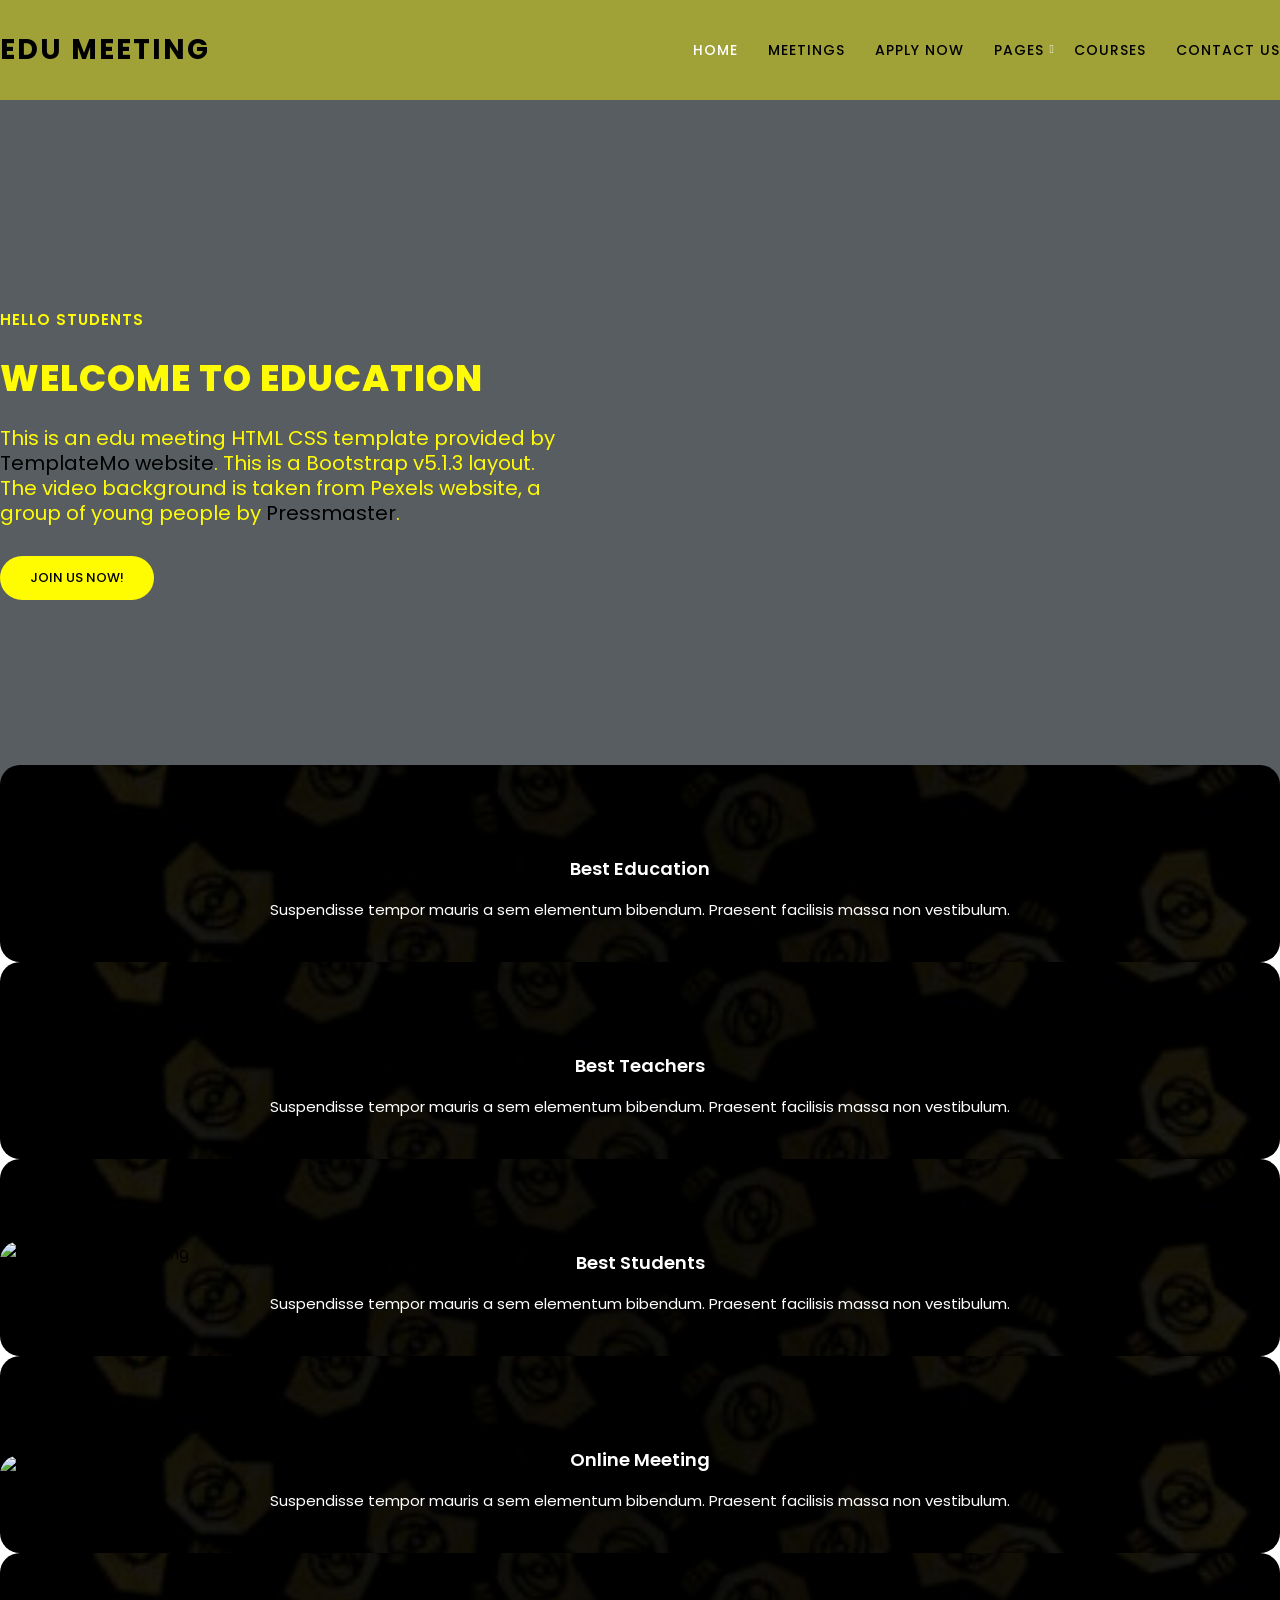
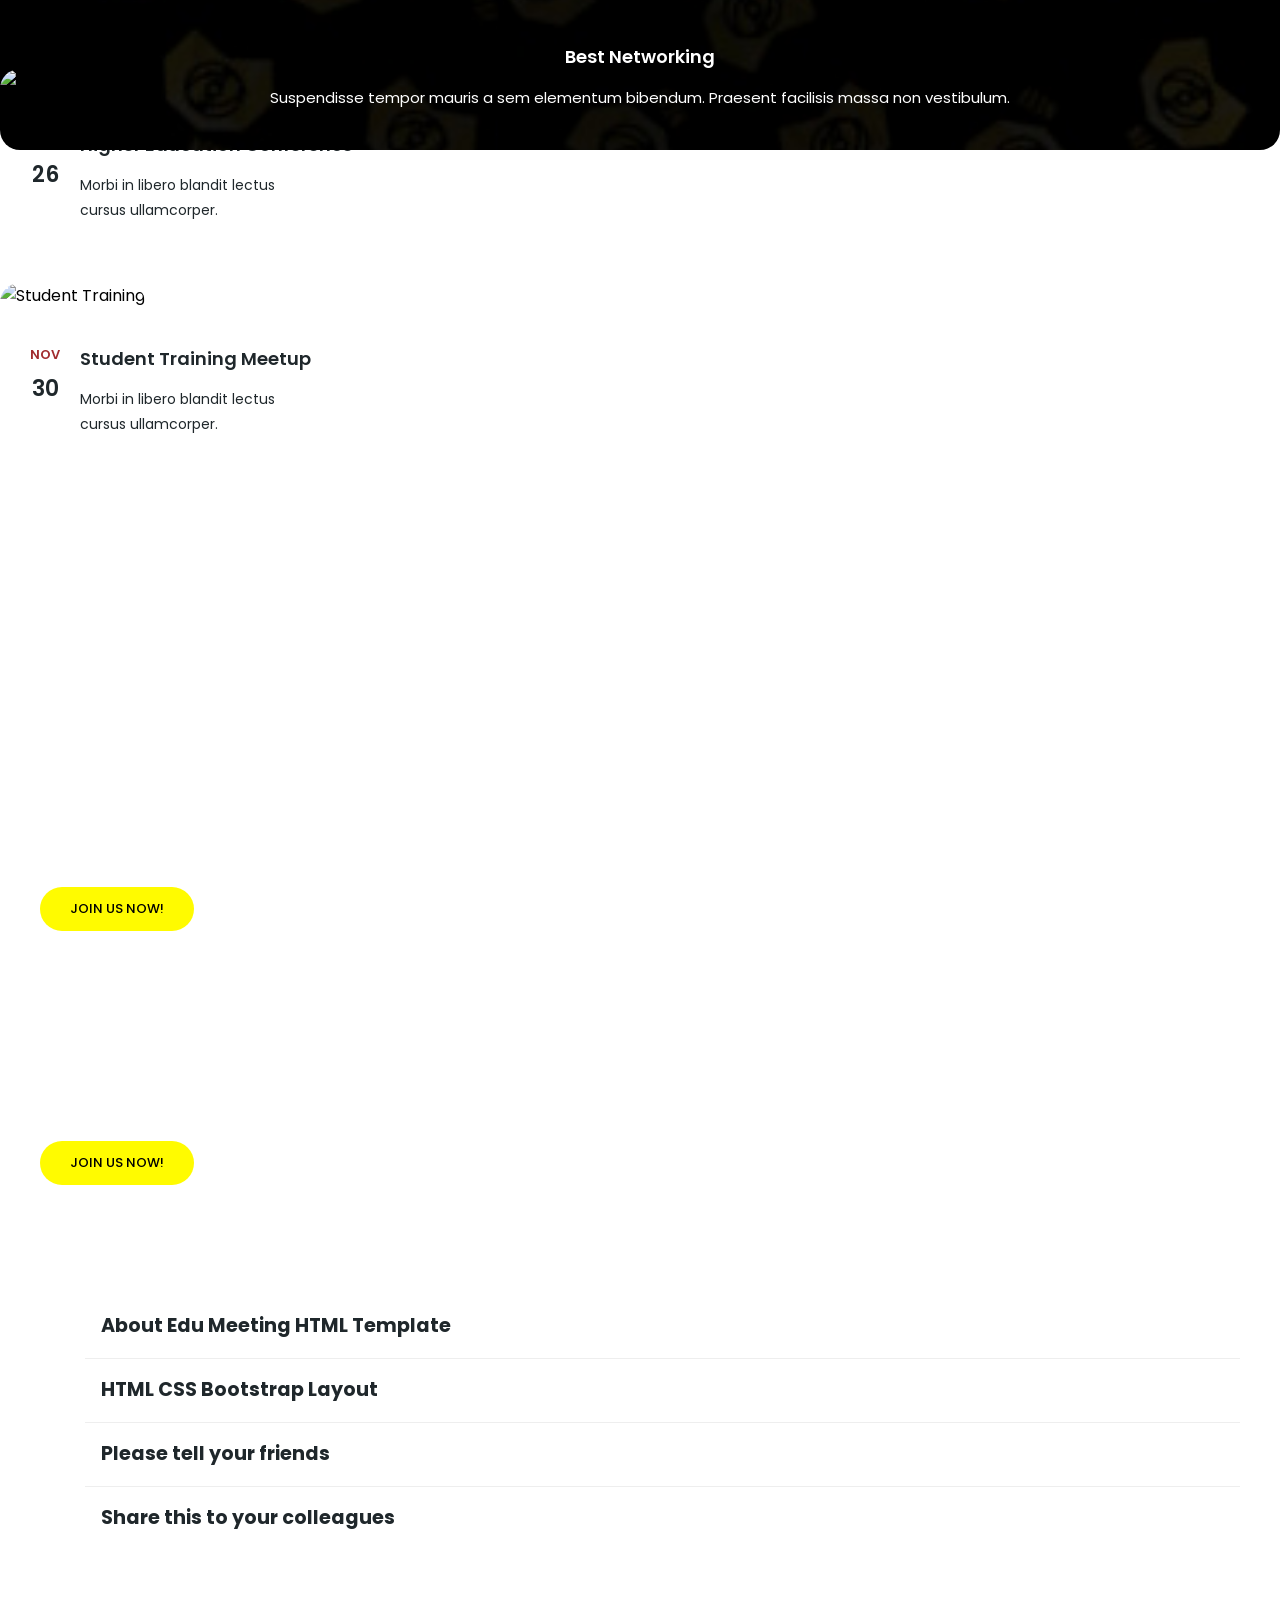
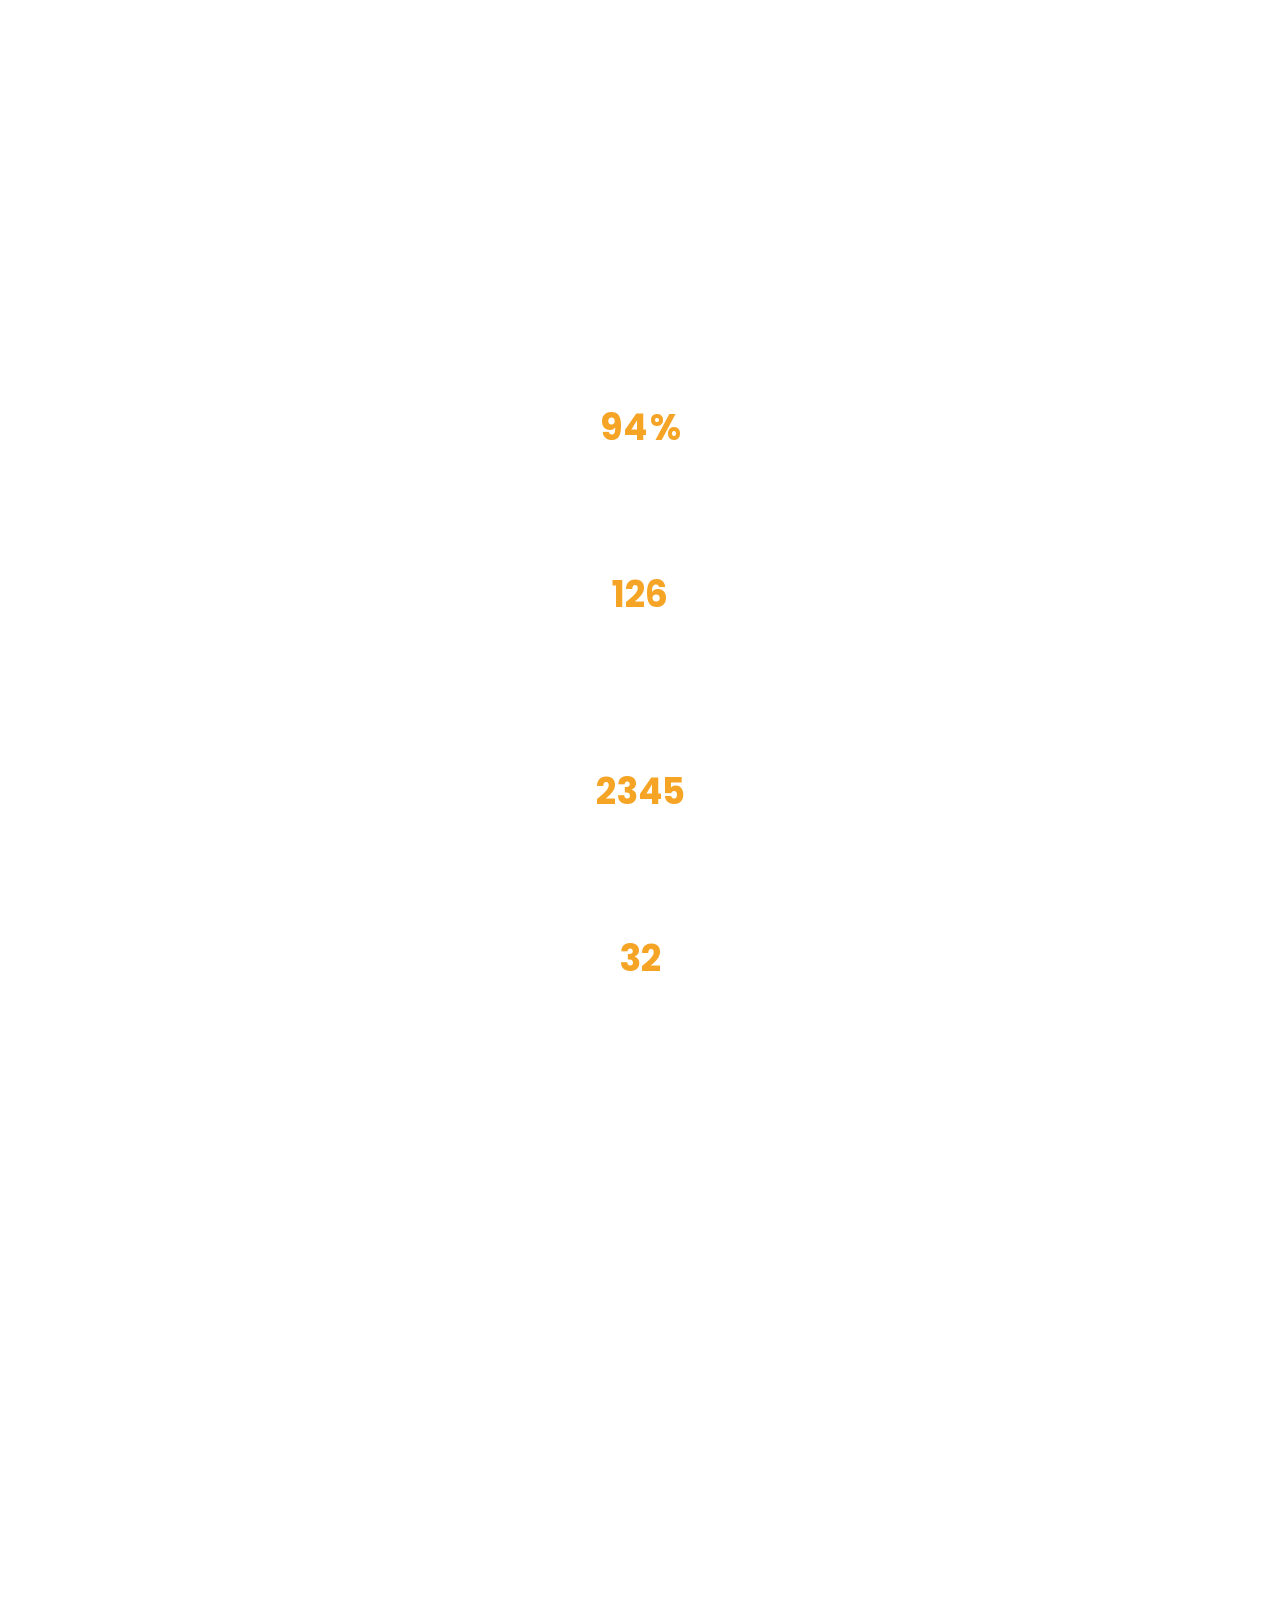
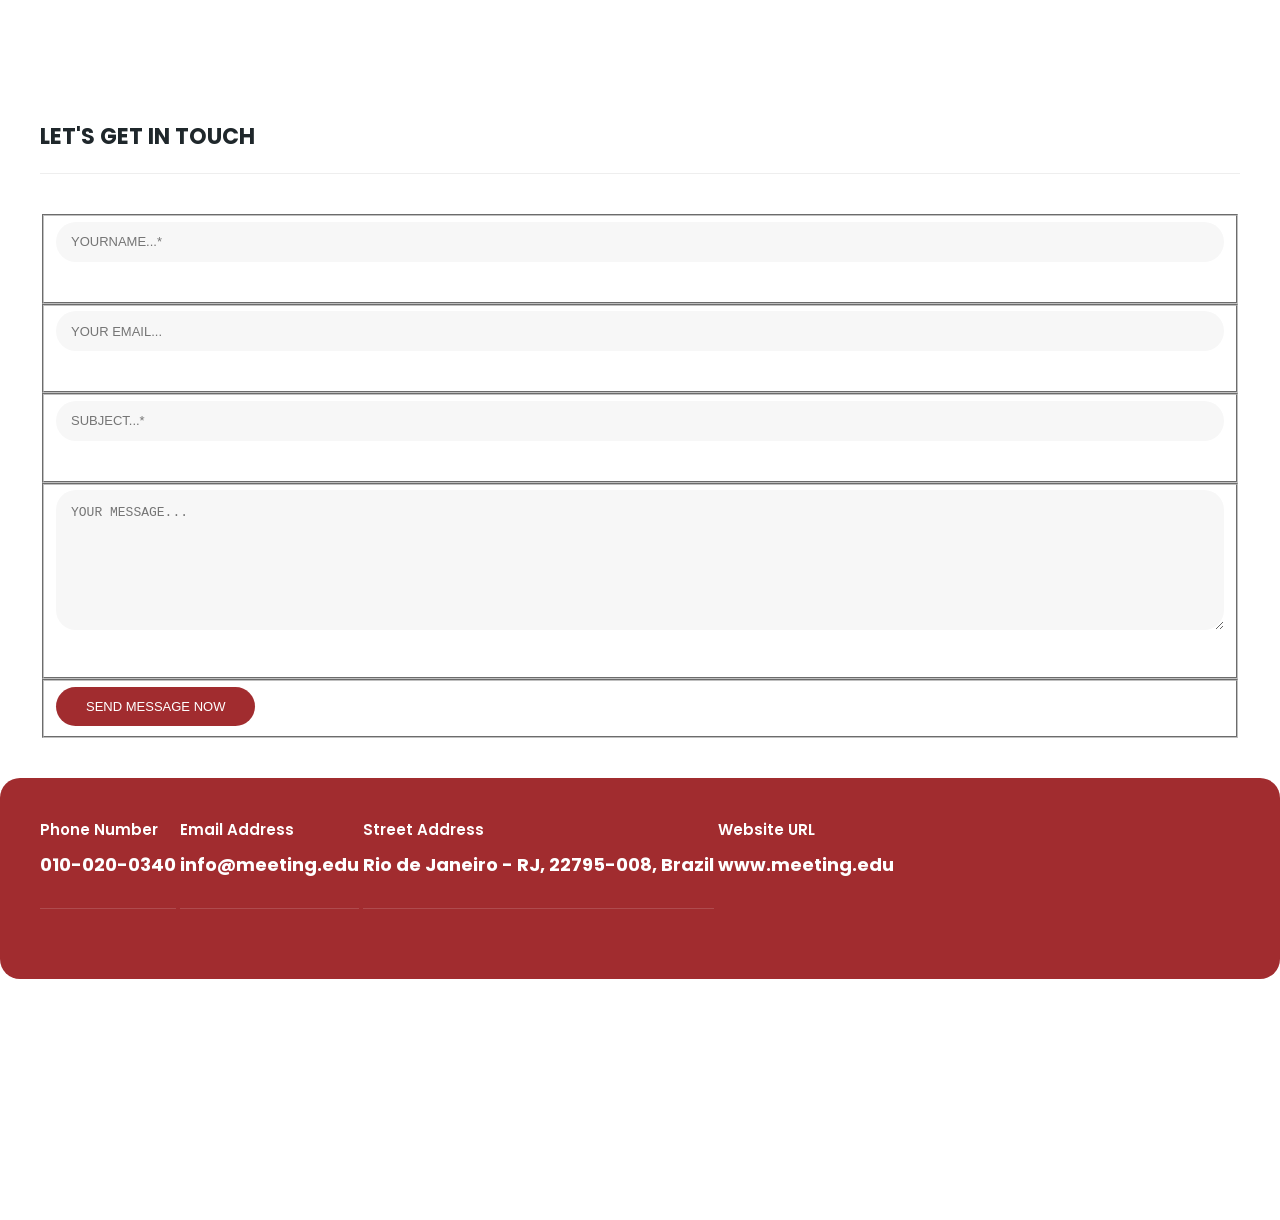
==== commit 64f3c115: "text" ====
--- a/index.html
+++ b/index.html
@@ -751,8 +751,8 @@
       </div>
     </div>
     <div class="footer">
-      <p>Copyright © 2022 Edu Meeting Co., Ltd. All Rights Reserved. 
-          <br>Design: <a href="https://templatemo.com" target="_parent" title="free css templates">TemplateMo</a></p>
+        <!-- <p>Copyright © 2022 Edu Meeting Co., Ltd. All Rights Reserved. 
+          <br>Design: <a href="https://templatemo.com" target="_parent" title="free css templates">TemplateMo</a></p>-->
     </div>
   </section>
 
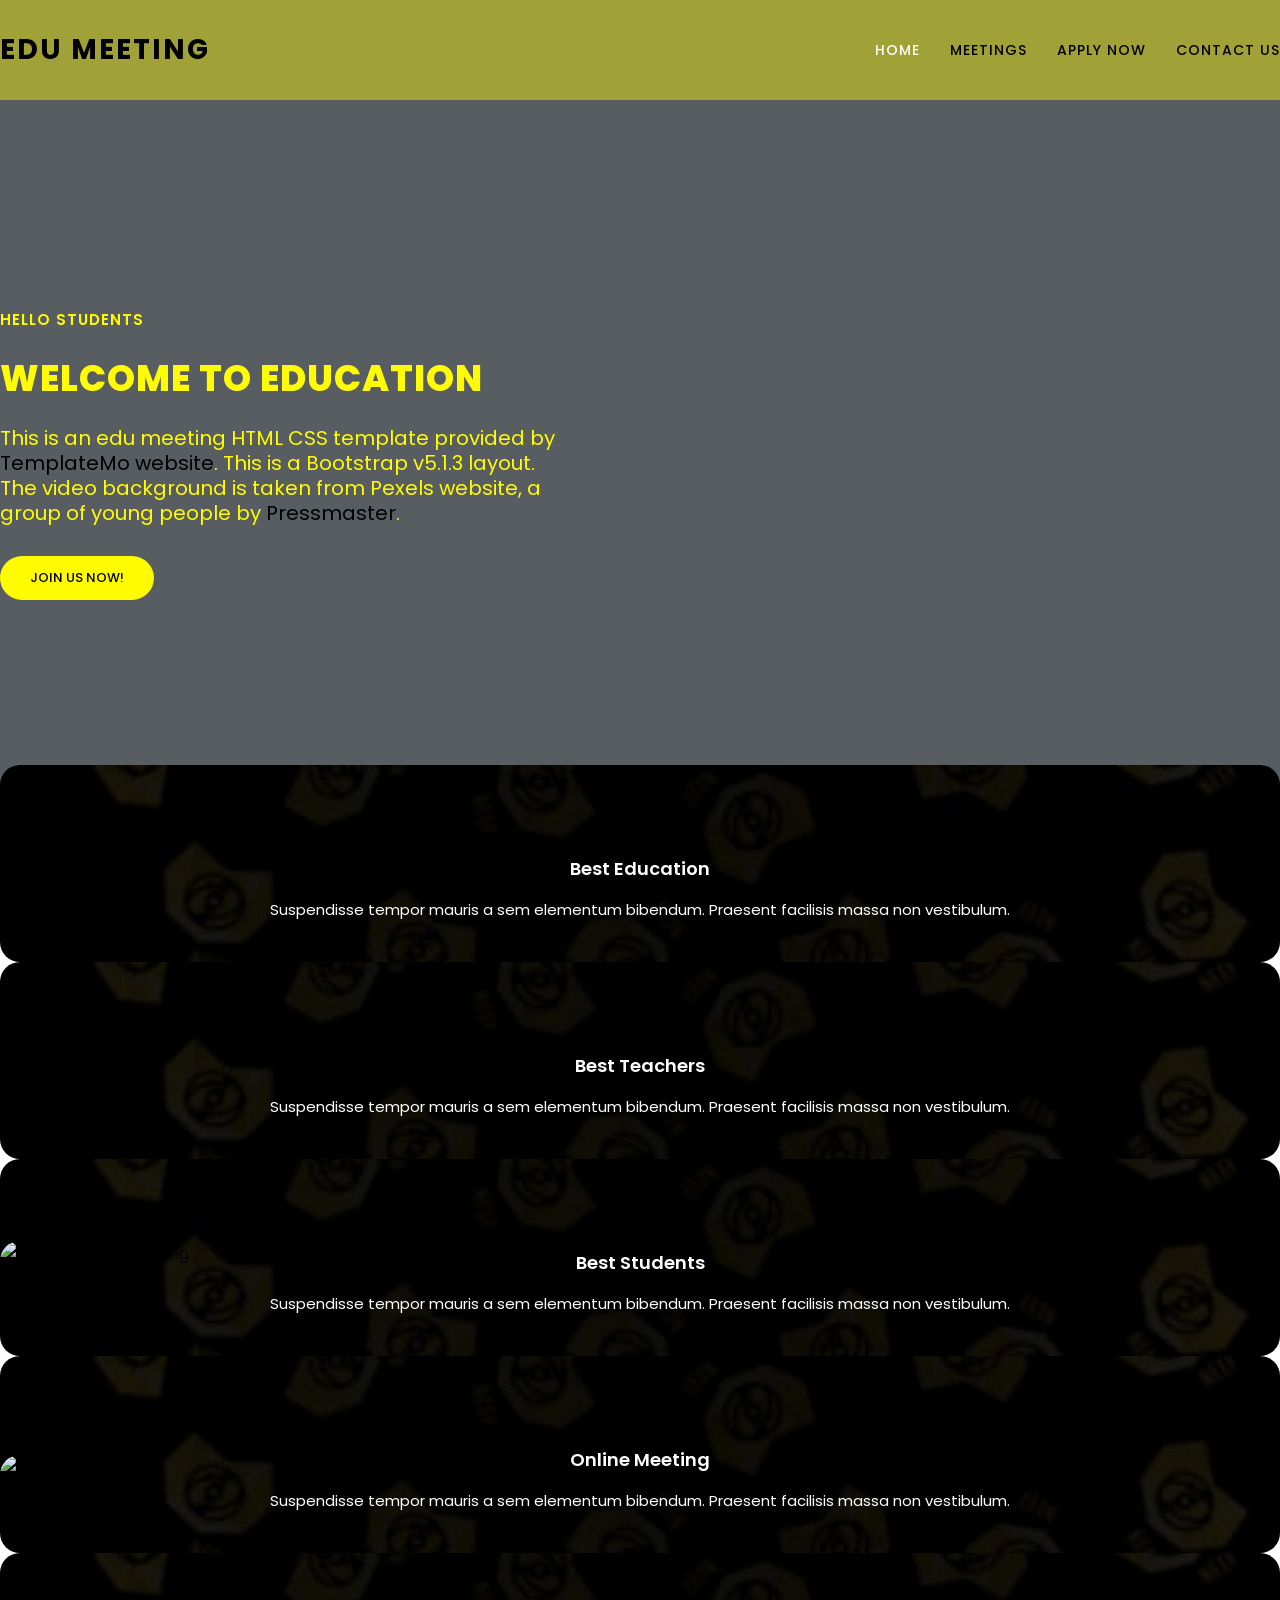
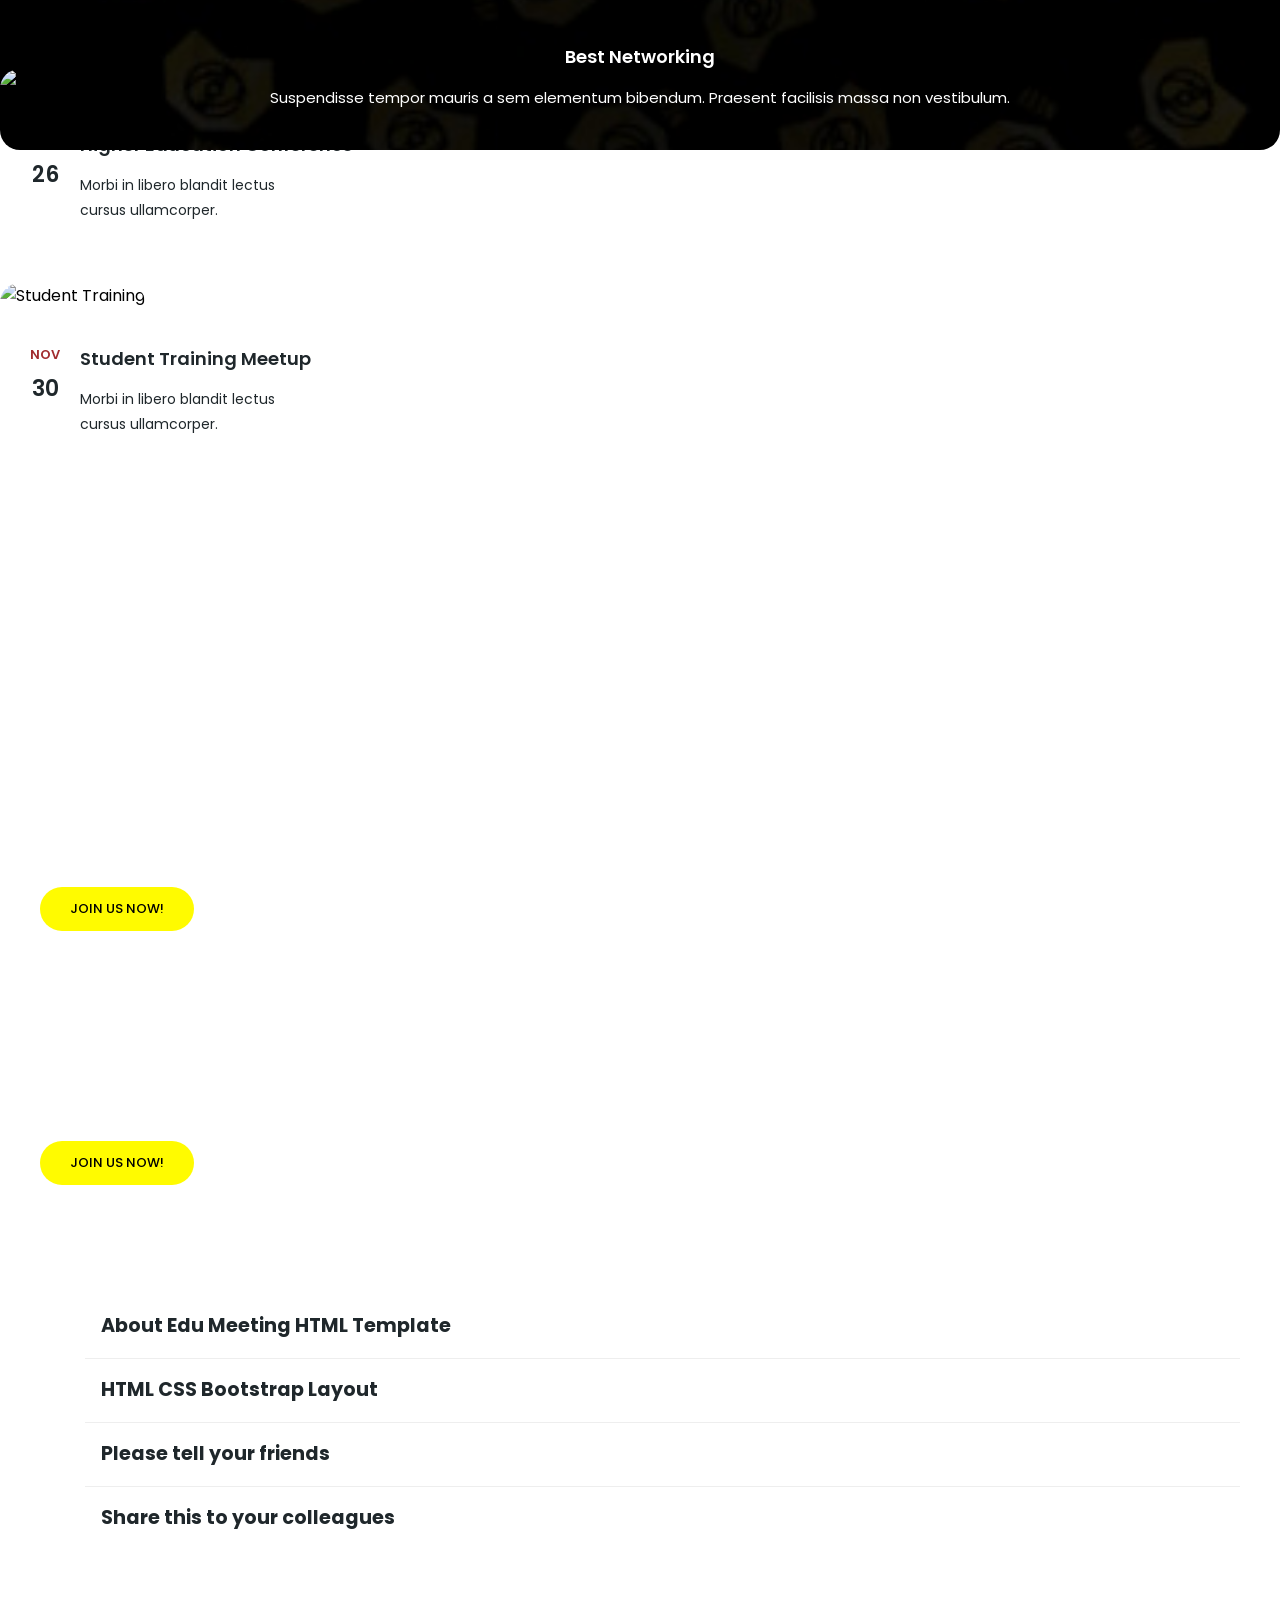
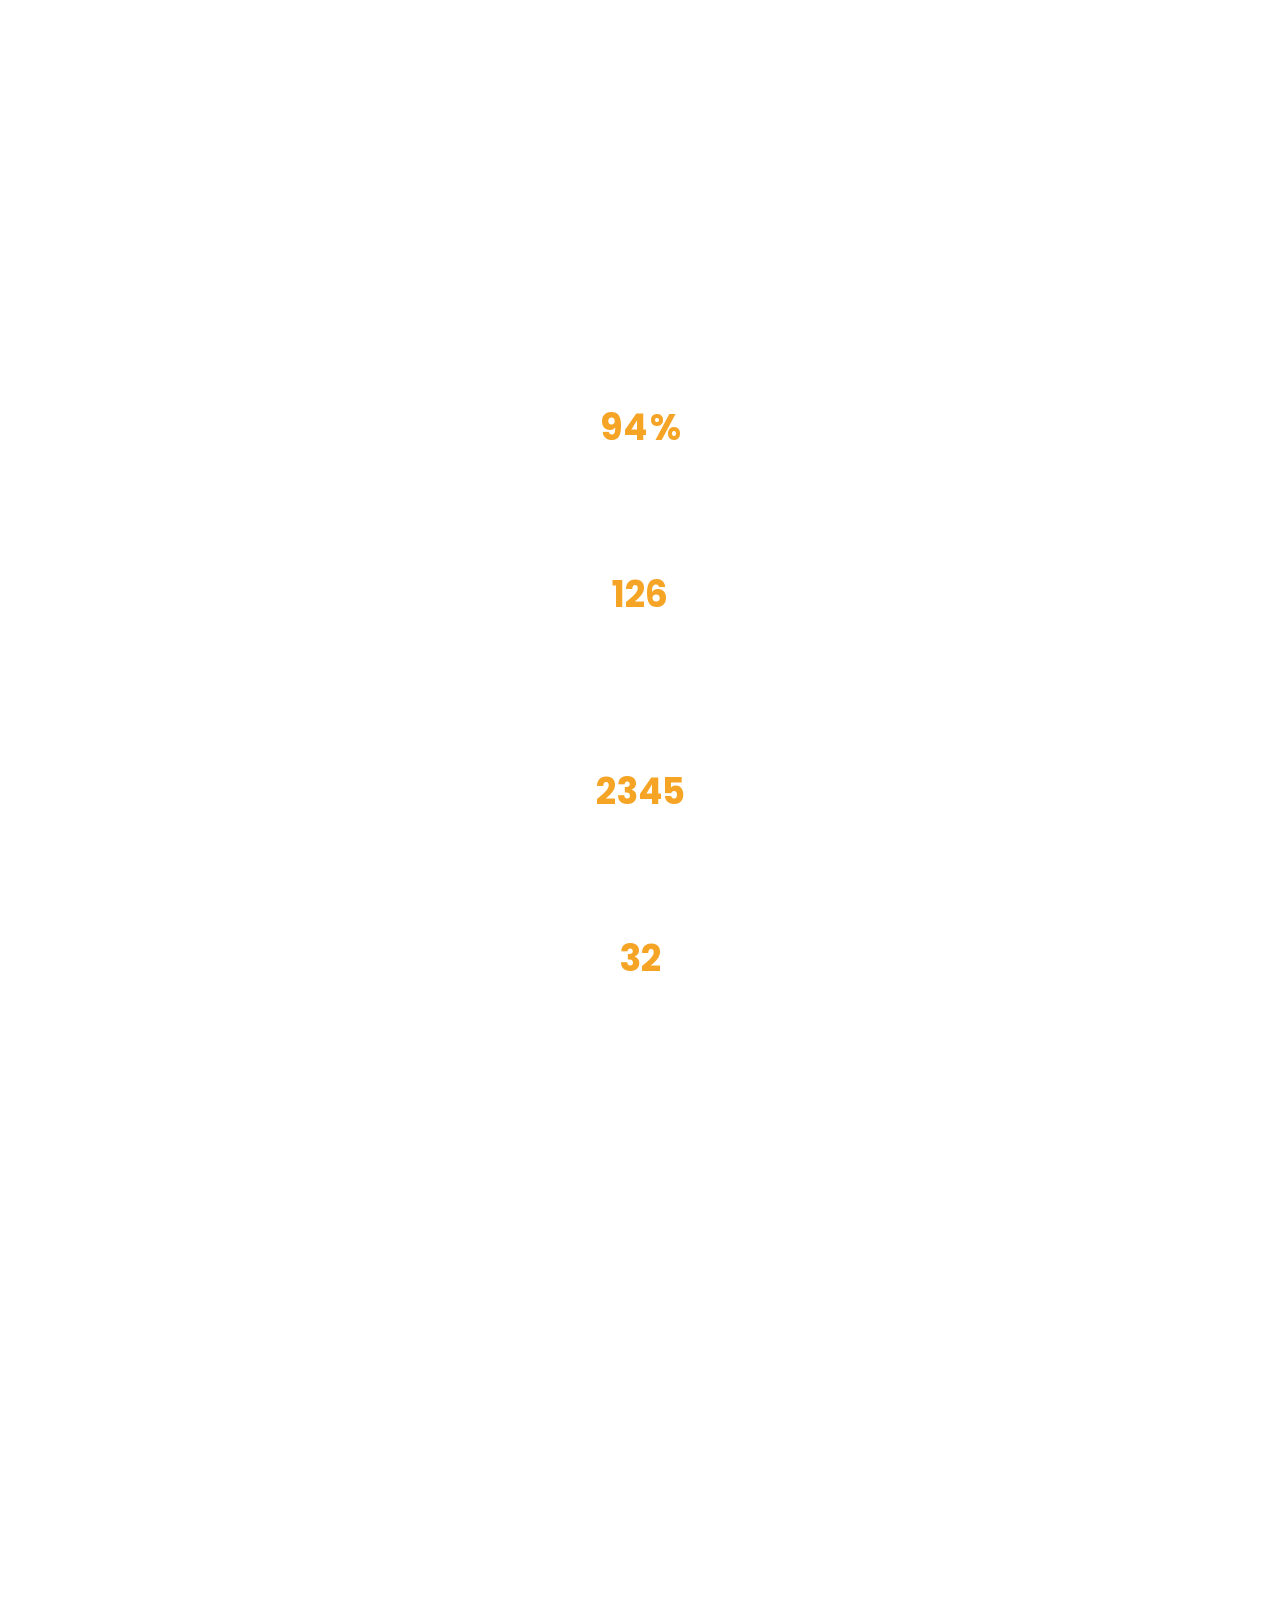
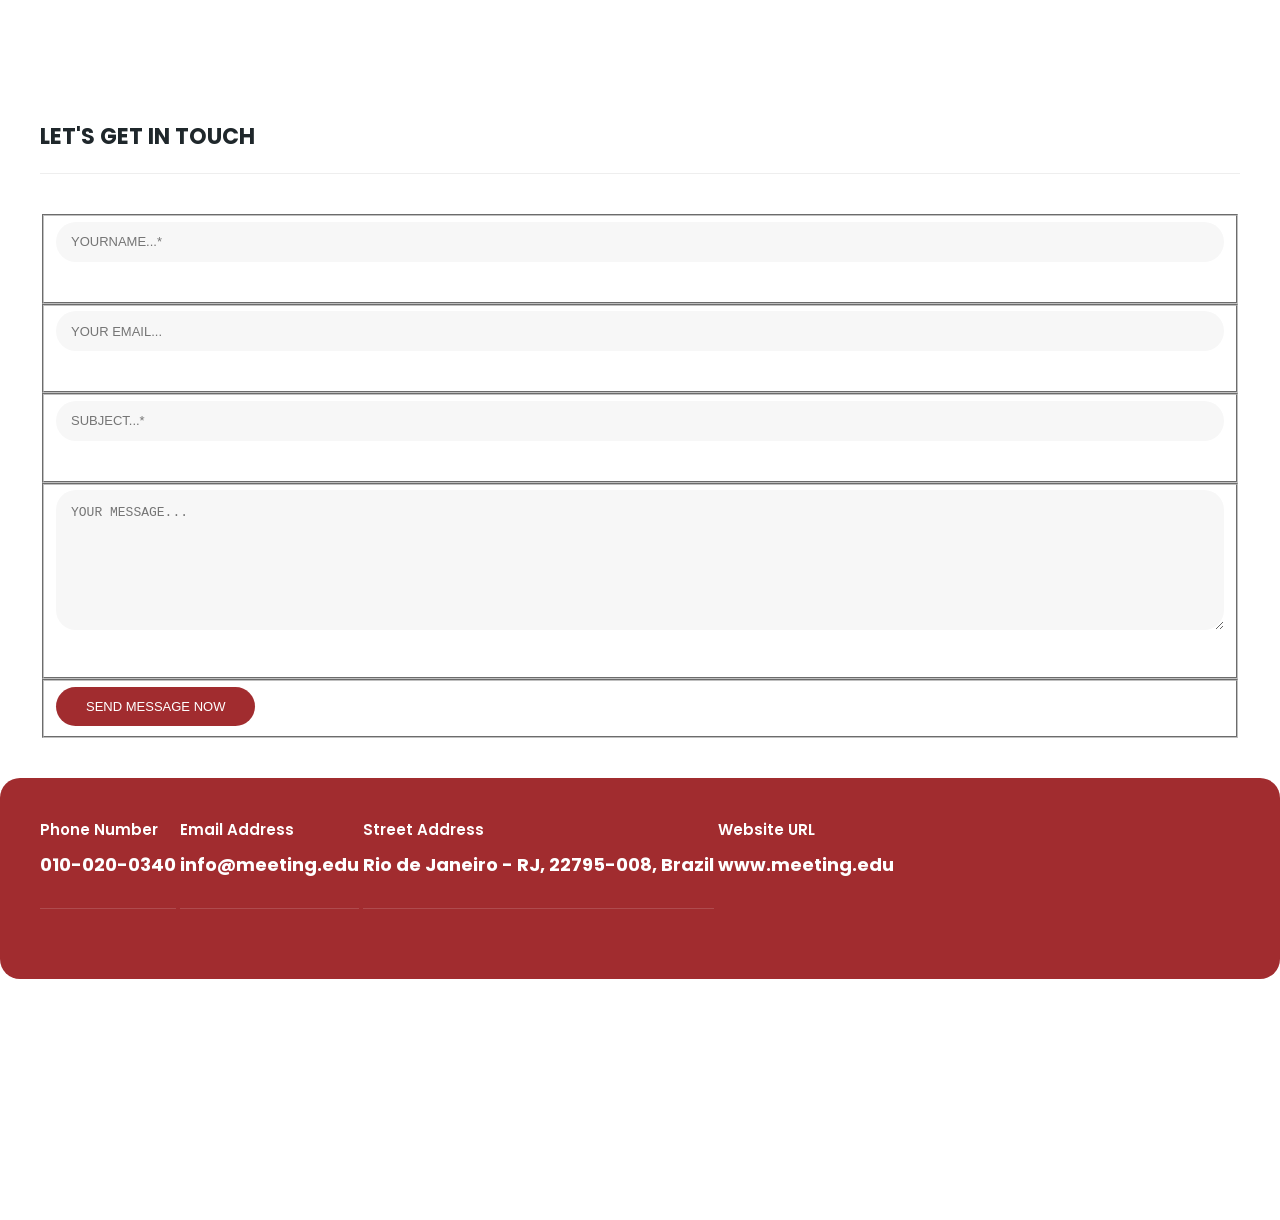
==== commit f80f706a: "testibg designs" ====
--- a/index.html
+++ b/index.html
@@ -72,14 +72,7 @@
                           <li class="scroll-to-section"><a href="#top" class="active">Home</a></li>
                           <li><a href="meetings.html">Meetings</a></li>
                           <li class="scroll-to-section"><a href="#apply">Apply Now</a></li>
-                          <li class="has-sub">
-                              <a href="javascript:void(0)">Pages</a>
-                              <ul class="sub-menu">
-                                  <li><a href="meetings.html">Upcoming Meetings</a></li>
-                                  <li><a href="meeting-details.html">Meeting Details</a></li>
-                              </ul>
-                          </li>
-                          <li class="scroll-to-section"><a href="#courses">Courses</a></li> 
+                          <!--<li class="scroll-to-section"><a href="#courses">Courses</a></li>--> 
                           <li class="scroll-to-section"><a href="#contact">Contact Us</a></li> 
                       </ul>        
                       <a class='menu-trigger'>
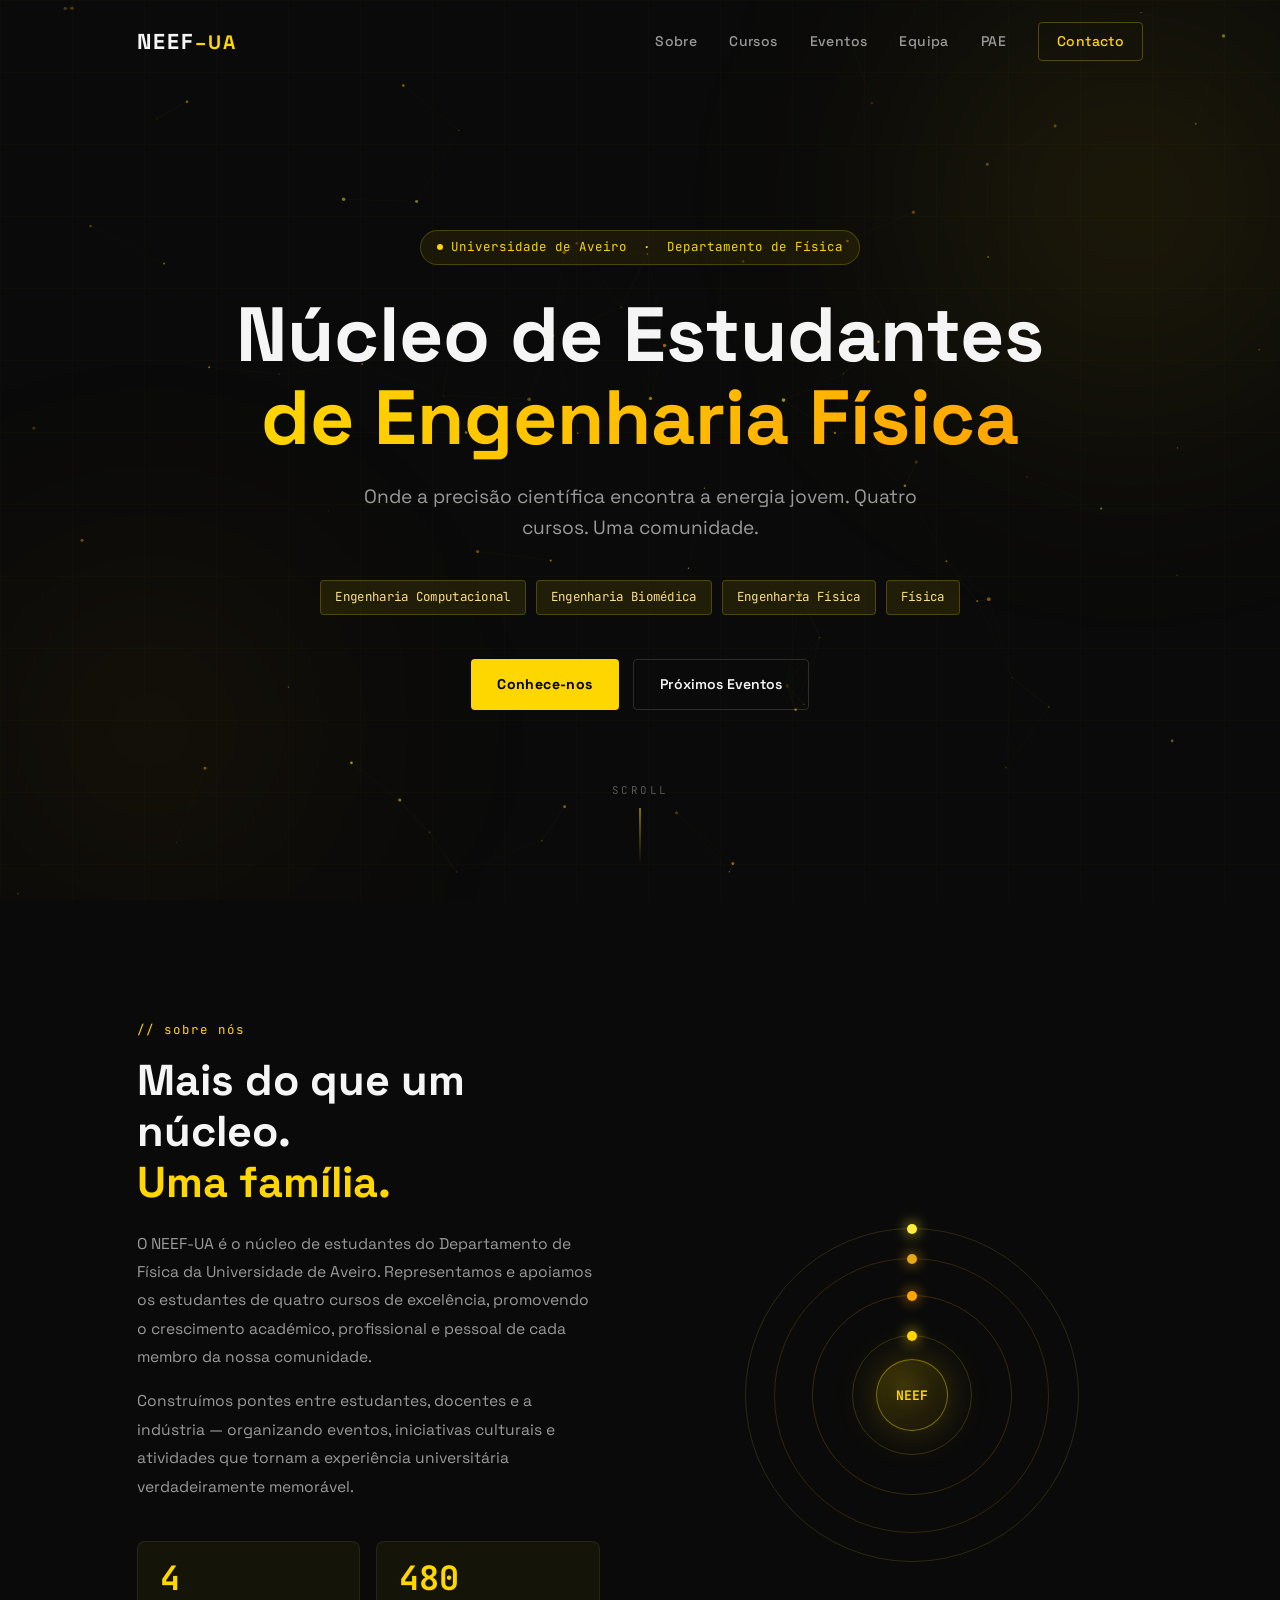
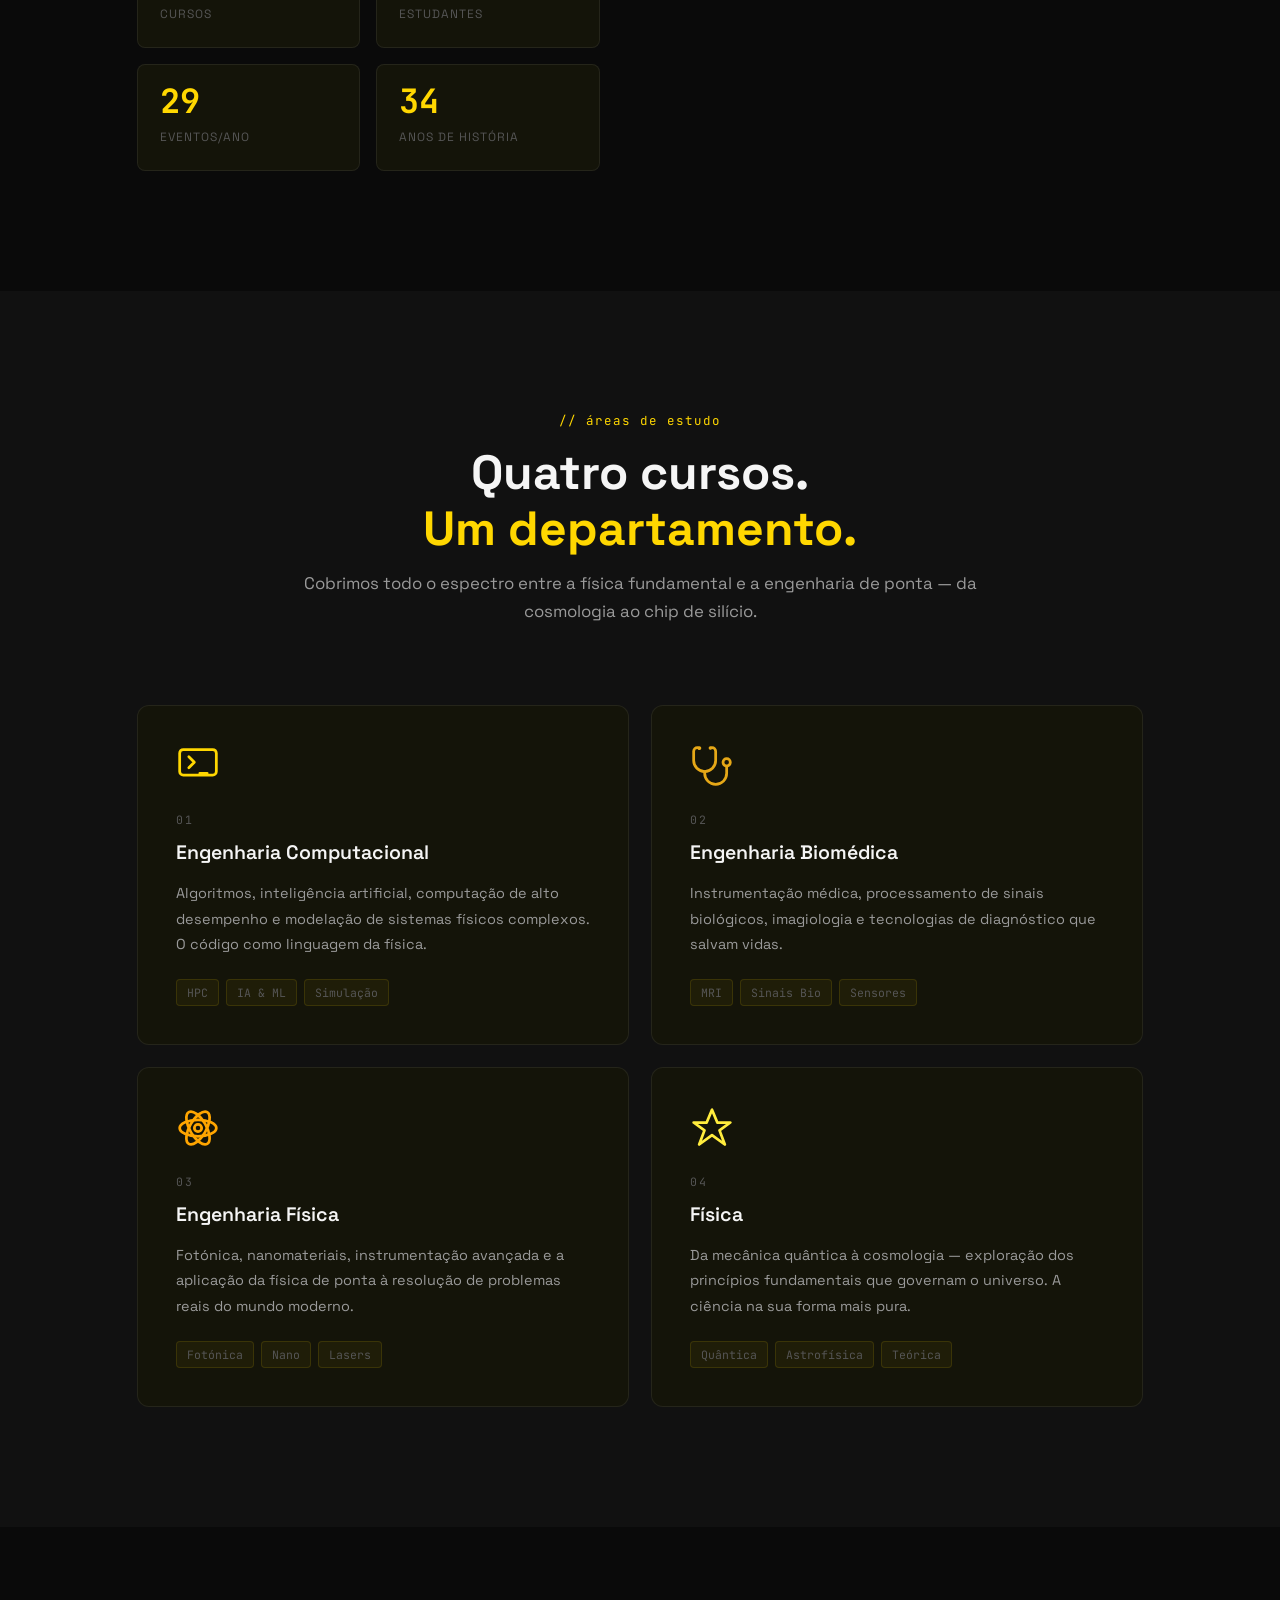
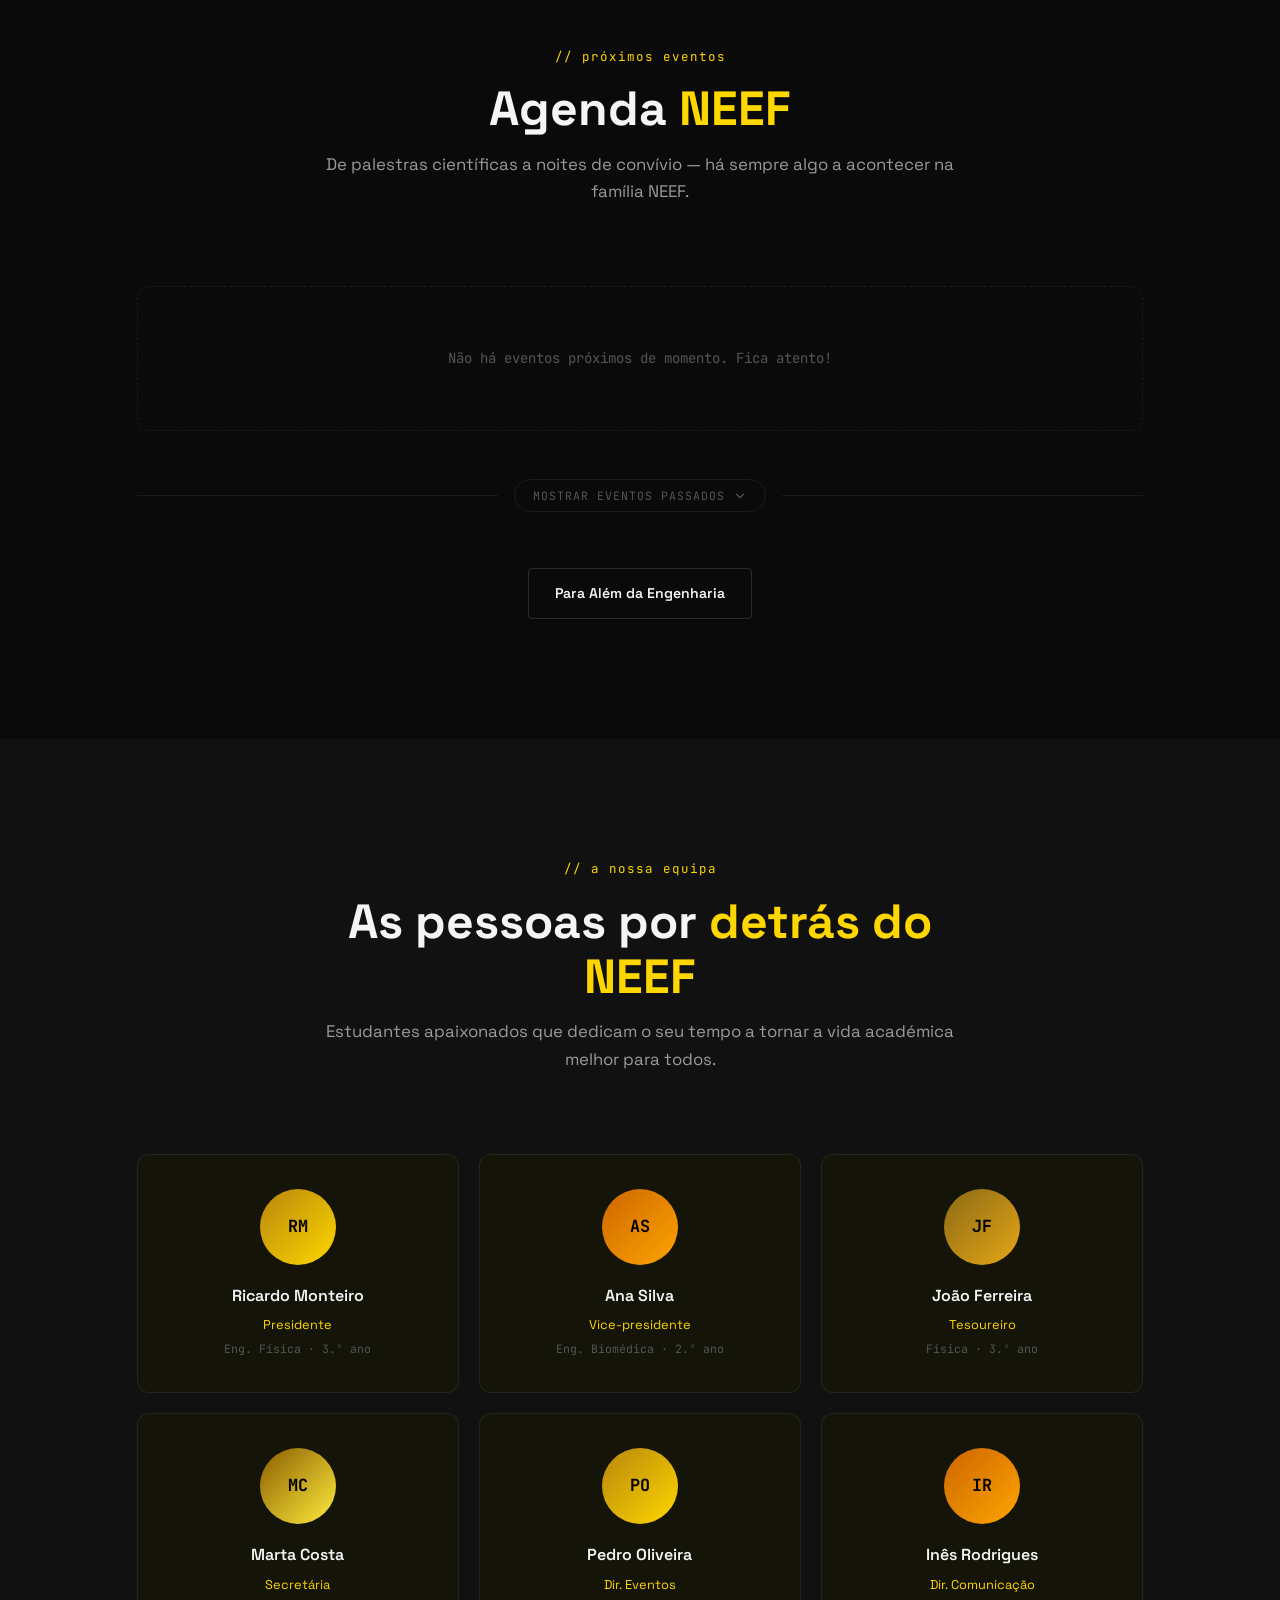
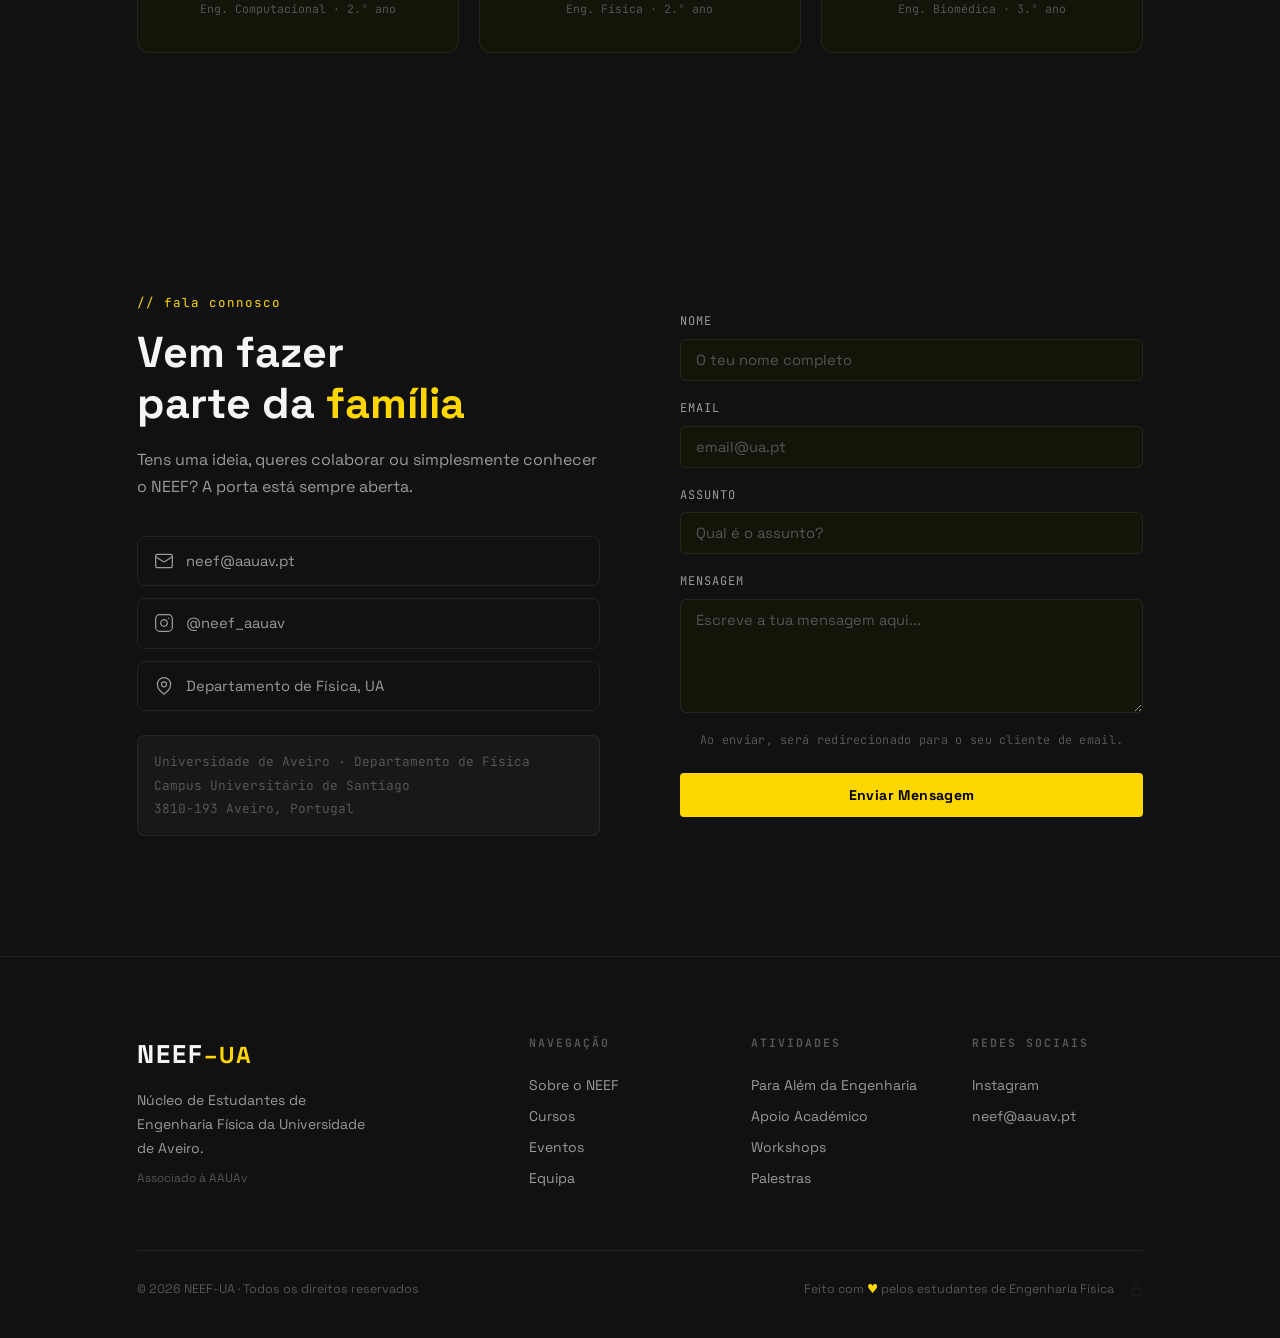
==== commit 3b7ecdd5: "redo" ====
--- a/index.html
+++ b/index.html
@@ -1,813 +1,375 @@
 <!DOCTYPE html>
-<html lang="en">
-
-  <head>
-
-    <meta charset="utf-8">
-    <meta name="viewport" content="width=device-width, initial-scale=1, shrink-to-fit=no">
-    <meta name="description" content="">
-    <meta name="author" content="TemplateMo">
-    <link href="https://fonts.googleapis.com/css?family=Poppins:100,200,300,400,500,600,700,800,900" rel="stylesheet">
-
-    <title>Education Meeting HTML5 Template</title>
-
-    <!-- Bootstrap core CSS -->
-    <link href="vendor/bootstrap/css/bootstrap.min.css" rel="stylesheet">
-
-
-    <!-- Additional CSS Files -->
-    <link rel="stylesheet" href="assets/css/fontawesome.css">
-    <link rel="stylesheet" href="assets/css/templatemo-edu-meeting.css">
-    <link rel="stylesheet" href="assets/css/owl.css">
-    <link rel="stylesheet" href="assets/css/lightbox.css">
-<!--
-
-TemplateMo 569 Edu Meeting
-
-https://templatemo.com/tm-569-edu-meeting
-
--->
-  </head>
-
+<html lang="pt">
+<head>
+    <meta charset="UTF-8">
+    <meta name="viewport" content="width=device-width, initial-scale=1.0">
+    <title>NEEF-UA — Núcleo de Estudantes de Engenharia Física</title>
+    <link rel="preconnect" href="https://fonts.googleapis.com">
+    <link rel="preconnect" href="https://fonts.gstatic.com" crossorigin>
+    <link href="https://fonts.googleapis.com/css2?family=Space+Grotesk:wght@300;400;500;600;700&family=JetBrains+Mono:wght@400;700&display=swap" rel="stylesheet">
+    <link rel="stylesheet" href="style.css">
+</head>
 <body>
 
-  <!--
-  Sub Header
-  <div class="sub-header">
-    <div class="container">
-      <div class="row">
-        <div class="col-lg-8 col-sm-8">
-          <div class="left-content">
-            <p>This is an educational <em>HTML CSS</em> template by TemplateMo website.</p>
-          </div>
-        </div>
-        <div class="col-lg-4 col-sm-4">
-          <div class="right-icons">
-            <ul>
-              <li><a href="#"><i class="fa fa-facebook"></i></a></li>
-              <li><a href="#"><i class="fa fa-twitter"></i></a></li>
-              <li><a href="#"><i class="fa fa-behance"></i></a></li>
-              <li><a href="#"><i class="fa fa-linkedin"></i></a></li>
-            </ul>
-          </div>
-        </div>
-      </div>
-    </div>
-  </div>
-  -->
-
-  <!-- ***** Header Area Start ***** -->
-  <header class="header-area header-sticky">
-      <div class="container">
-          <div class="row">
-              <div class="col-12">
-                  <nav class="main-nav">
-                      <!-- ***** Logo Start ***** -->
-                      <a href="index.html" class="logo">
-                          Edu Meeting
-                      </a>
-                      <!-- ***** Logo End ***** -->
-                      <!-- ***** Menu Start ***** -->
-                      <ul class="nav">
-                          <li class="scroll-to-section"><a href="#top" class="active">Home</a></li>
-                          <li><a href="meetings.html">Meetings</a></li>
-                          <li class="scroll-to-section"><a href="#apply">Apply Now</a></li>
-                          <!--<li class="scroll-to-section"><a href="#courses">Courses</a></li>--> 
-                          <li class="scroll-to-section"><a href="#contact">Contact Us</a></li> 
-                      </ul>        
-                      <a class='menu-trigger'>
-                          <span>Menu</span>
-                      </a>
-                      <!-- ***** Menu End ***** -->
-                  </nav>
-              </div>
-          </div>
-      </div>
-  </header>
-  <!-- ***** Header Area End ***** -->
-
-  <!-- ***** Main Banner Area Start ***** -->
-  <section class="section main-banner" id="top" data-section="section1">
-      <video autoplay muted loop id="bg-video">
-          <source src="assets/images/course-video.mp4" type="video/mp4" />
-      </video>
-
-      <div class="video-overlay header-text">
-          <div class="container">
-            <div class="row">
-              <div class="col-lg-12">
-                <div class="caption">
-              <h6>Hello Students</h6>
-              <h2>Welcome to Education</h2>
-              <p>This is an edu meeting HTML CSS template provided by <a rel="nofollow" href="https://templatemo.com/page/1" target="_blank">TemplateMo website</a>. This is a Bootstrap v5.1.3 layout. The video background is taken from Pexels website, a group of young people by <a rel="nofollow" href="https://www.pexels.com/@pressmaster" target="_blank">Pressmaster</a>.</p>
-              <div class="main-button-red">
-                  <div class="scroll-to-section"><a href="#contact">Join Us Now!</a></div>
-              </div>
-          </div>
-              </div>
-            </div>
-          </div>
-      </div>
-  </section>
-  <!-- ***** Main Banner Area End ***** -->
-
-  <section class="services">
-    <div class="container">
-      <div class="row">
-        <div class="col-lg-12">
-          <div class="owl-service-item owl-carousel">
-          
-            <div class="item">
-              <div class="icon">
-                <img src="assets/images/service-icon-01.png" alt="">
-              </div>
-              <div class="down-content">
-                <h4>Best Education</h4>
-                <p>Suspendisse tempor mauris a sem elementum bibendum. Praesent facilisis massa non vestibulum.</p>
-              </div>
-            </div>
-            
-            <div class="item">
-              <div class="icon">
-                <img src="assets/images/service-icon-02.png" alt="">
-              </div>
-              <div class="down-content">
-                <h4>Best Teachers</h4>
-                <p>Suspendisse tempor mauris a sem elementum bibendum. Praesent facilisis massa non vestibulum.</p>
-              </div>
-            </div>
-            
-            <div class="item">
-              <div class="icon">
-                <img src="assets/images/service-icon-03.png" alt="">
-              </div>
-              <div class="down-content">
-                <h4>Best Students</h4>
-                <p>Suspendisse tempor mauris a sem elementum bibendum. Praesent facilisis massa non vestibulum.</p>
-              </div>
-            </div>
-            
-            <div class="item">
-              <div class="icon">
-                <img src="assets/images/service-icon-02.png" alt="">
-              </div>
-              <div class="down-content">
-                <h4>Online Meeting</h4>
-                <p>Suspendisse tempor mauris a sem elementum bibendum. Praesent facilisis massa non vestibulum.</p>
-              </div>
-            </div>
-            
-            <div class="item">
-              <div class="icon">
-                <img src="assets/images/service-icon-03.png" alt="">
-              </div>
-              <div class="down-content">
-                <h4>Best Networking</h4>
-                <p>Suspendisse tempor mauris a sem elementum bibendum. Praesent facilisis massa non vestibulum.</p>
-              </div>
-            </div>
-            
-          </div>
-        </div>
-      </div>
-    </div>
-  </section>
-
-  <section class="upcoming-meetings" id="meetings">
-    <div class="container">
-      <div class="row">
-        <div class="col-lg-12">
-          <div class="section-heading">
-            <h2>Upcoming Meetings</h2>
-          </div>
-        </div>
-        <!--
-        <div class="col-lg-4">
-          <div class="categories">
-            <h4>Meeting Catgories</h4>
-            <ul>
-              <li><a href="#">Sed tempus enim leo</a></li>
-              <li><a href="#">Aenean molestie quis</a></li>
-              <li><a href="#">Cras et metus vestibulum</a></li>
-              <li><a href="#">Nam et condimentum</a></li>
-              <li><a href="#">Phasellus nec sapien</a></li>
-            </ul>
-            <div class="main-button-red">
-              <a href="meetings.html">All Upcoming Meetings</a>
-            </div>
-          </div>
-        </div>
-      -->
-        <div class="col-lg-8">
-          <div class="row">
-            <div class="col-lg-6">
-              <div class="meeting-item">
-                <div class="thumb">
-                  <a href="meeting-details.html"><img src="assets/images/meeting-01.jpg" alt="New Lecturer Meeting"></a>
-                </div>
-                <div class="down-content">
-                  <div class="date">
-                    <h6>Nov <span>10</span></h6>
-                  </div>
-                  <a href="meeting-details.html"><h4>New Lecturers Meeting</h4></a>
-                  <p>Morbi in libero blandit lectus<br>cursus ullamcorper.</p>
-                </div>
-              </div>
-            </div>
-            <div class="col-lg-6">
-              <div class="meeting-item">
-                <div class="thumb">
-                  <a href="meeting-details.html"><img src="assets/images/meeting-02.jpg" alt="Online Teaching"></a>
-                </div>
-                <div class="down-content">
-                  <div class="date">
-                    <h6>Nov <span>24</span></h6>
-                  </div>
-                  <a href="meeting-details.html"><h4>Online Teaching Techniques</h4></a>
-                  <p>Morbi in libero blandit lectus<br>cursus ullamcorper.</p>
-                </div>
-              </div>
-            </div>
-            <div class="col-lg-6">
-              <div class="meeting-item">
-                <div class="thumb">
-                  <a href="meeting-details.html"><img src="assets/images/meeting-03.jpg" alt="Higher Education"></a>
-                </div>
-                <div class="down-content">
-                  <div class="date">
-                    <h6>Nov <span>26</span></h6>
-                  </div>
-                  <a href="meeting-details.html"><h4>Higher Education Conference</h4></a>
-                  <p>Morbi in libero blandit lectus<br>cursus ullamcorper.</p>
-                </div>
-              </div>
-            </div>
-            <div class="col-lg-6">
-              <div class="meeting-item">
-                <div class="thumb">
-                  <a href="meeting-details.html"><img src="assets/images/meeting-04.jpg" alt="Student Training"></a>
-                </div>
-                <div class="down-content">
-                  <div class="date">
-                    <h6>Nov <span>30</span></h6>
-                  </div>
-                  <a href="meeting-details.html"><h4>Student Training Meetup</h4></a>
-                  <p>Morbi in libero blandit lectus<br>cursus ullamcorper.</p>
-                </div>
-              </div>
-            </div>
-          </div>
-        </div>
-      </div>
-    </div>
-  </section>
-
-  <section class="apply-now" id="apply">
-    <div class="container">
-      <div class="row">
-        <div class="col-lg-6 align-self-center">
-          <div class="row">
-            <div class="col-lg-12">
-              <div class="item">
-                <h3>APPLY FOR BACHELOR DEGREE</h3>
-                <p>You are allowed to use this edu meeting CSS template for your school or university or business. You can feel free to modify or edit this layout.</p>
-                <div class="main-button-red">
-                  <div class="scroll-to-section"><a href="#contact">Join Us Now!</a></div>
-              </div>
-              </div>
-            </div>
-            <div class="col-lg-12">
-              <div class="item">
-                <h3>APPLY FOR BACHELOR DEGREE</h3>
-                <p>You are not allowed to redistribute the template ZIP file on any other template website. Please contact us for more information.</p>
-                <div class="main-button-yellow">
-                  <div class="scroll-to-section"><a href="#contact">Join Us Now!</a></div>
-              </div>
-              </div>
-            </div>
-          </div>
-        </div>
-        <div class="col-lg-6">
-          <div class="accordions is-first-expanded">
-            <article class="accordion">
-                <div class="accordion-head">
-                    <span>About Edu Meeting HTML Template</span>
-                    <span class="icon">
-                        <i class="icon fa fa-chevron-right"></i>
-                    </span>
-                </div>
-                <div class="accordion-body">
-                    <div class="content">
-                        <p>If you want to get the latest collection of HTML CSS templates for your websites, you may visit <a rel="nofollow" href="https://www.toocss.com/" target="_blank">Too CSS website</a>. If you need a working contact form script, please visit <a href="https://templatemo.com/contact" target="_parent">our contact page</a> for more info.</p>
-                    </div>
-                </div>
-            </article>
-            <article class="accordion">
-                <div class="accordion-head">
-                    <span>HTML CSS Bootstrap Layout</span>
-                    <span class="icon">
-                        <i class="icon fa fa-chevron-right"></i>
-                    </span>
-                </div>
-                <div class="accordion-body">
-                    <div class="content">
-                        <p>Etiam posuere metus orci, vel consectetur elit imperdiet eu. Cras ipsum magna, maximus at semper sit amet, eleifend eget neque. Nunc facilisis quam purus, sed vulputate augue interdum vitae. Aliquam a elit massa.<br><br>
-                        Nulla malesuada elit lacus, ac ultricies massa varius sed. Etiam eu metus eget nibh consequat aliquet. Proin fringilla, quam at euismod porttitor, odio odio tempus ligula, ut feugiat ex erat nec mauris. Donec viverra velit eget lectus sollicitudin tincidunt.</p>
-                    </div>
-                </div>
-            </article>
-            <article class="accordion">
-                <div class="accordion-head">
-                    <span>Please tell your friends</span>
-                    <span class="icon">
-                        <i class="icon fa fa-chevron-right"></i>
-                    </span>
-                </div>
-                <div class="accordion-body">
-                    <div class="content">
-                        <p>Ut vehicula mauris est, sed sodales justo rhoncus eu. Morbi porttitor quam velit, at ullamcorper justo suscipit sit amet. Quisque at suscipit mi, non efficitur velit.<br><br>
-                        Cras et tortor semper, placerat eros sit amet, porta est. Mauris porttitor sapien et quam volutpat luctus. Nullam sodales ipsum ac neque ultricies varius.</p>
-                    </div>
-                </div>
-            </article>
-            <article class="accordion last-accordion">
-                <div class="accordion-head">
-                    <span>Share this to your colleagues</span>
-                    <span class="icon">
-                        <i class="icon fa fa-chevron-right"></i>
-                    </span>
-                </div>
-                <div class="accordion-body">
-                    <div class="content">
-                        <p>Maecenas suscipit enim libero, vel lobortis justo condimentum id. Interdum et malesuada fames ac ante ipsum primis in faucibus.<br><br>
-                        Sed eleifend metus sit amet magna tristique, posuere laoreet arcu semper. Nulla pellentesque ut tortor sit amet maximus. In eu libero ullamcorper, semper nisi quis, convallis nisi.</p>
-                    </div>
-                </div>
-            </article>
-        </div>
-        </div>
-      </div>
-    </div>
-  </section>
-<!--
-  <section class="our-courses" id="courses">
-    <div class="container">
-      <div class="row">
-        <div class="col-lg-12">
-          <div class="section-heading">
-            <h2>Our Popular Courses</h2>
-          </div>
-        </div>
-        <div class="col-lg-12">
-          <div class="owl-courses-item owl-carousel">
-            <div class="item">
-              <img src="assets/images/course-01.jpg" alt="Course One">
-              <div class="down-content">
-                <h4>Morbi tincidunt elit vitae justo rhoncus</h4>
-                <div class="info">
-                  <div class="row">
-                    <div class="col-8">
-                      <ul>
-                        <li><i class="fa fa-star"></i></li>
-                        <li><i class="fa fa-star"></i></li>
-                        <li><i class="fa fa-star"></i></li>
-                        <li><i class="fa fa-star"></i></li>
-                        <li><i class="fa fa-star"></i></li>
-                      </ul>
-                    </div>
-                    <div class="col-4">
-                       <span>$160</span>
-                    </div>
-                  </div>
-                </div>
-              </div>
-            </div>
-            <div class="item">
-              <img src="assets/images/course-02.jpg" alt="Course Two">
-              <div class="down-content">
-                <h4>Curabitur molestie dignissim purus vel</h4>
-                <div class="info">
-                  <div class="row">
-                    <div class="col-8">
-                      <ul>
-                        <li><i class="fa fa-star"></i></li>
-                        <li><i class="fa fa-star"></i></li>
-                        <li><i class="fa fa-star"></i></li>
-                      </ul>
-                    </div>
-                    <div class="col-4">
-                       <span>$180</span>
-                    </div>
-                  </div>
-                </div>
-              </div>
-            </div>
-            <div class="item">
-              <img src="assets/images/course-03.jpg" alt="">
-              <div class="down-content">
-                <h4>Nulla at ipsum a mauris egestas tempor</h4>
-                <div class="info">
-                  <div class="row">
-                    <div class="col-8">
-                      <ul>
-                        <li><i class="fa fa-star"></i></li>
-                        <li><i class="fa fa-star"></i></li>
-                        <li><i class="fa fa-star"></i></li>
-                        <li><i class="fa fa-star"></i></li>
-                      </ul>
-                    </div>
-                    <div class="col-4">
-                       <span>$140</span>
-                    </div>
-                  </div>
-                </div>
-              </div>
-            </div>
-            <div class="item">
-              <img src="assets/images/course-04.jpg" alt="">
-              <div class="down-content">
-                <h4>Aenean molestie quis libero gravida</h4>
-                <div class="info">
-                  <div class="row">
-                    <div class="col-8">
-                      <ul>
-                        <li><i class="fa fa-star"></i></li>
-                        <li><i class="fa fa-star"></i></li>
-                        <li><i class="fa fa-star"></i></li>
-                        <li><i class="fa fa-star"></i></li>
-                        <li><i class="fa fa-star"></i></li>
-                      </ul>
-                    </div>
-                    <div class="col-4">
-                       <span>$120</span>
-                    </div>
-                  </div>
-                </div>
-              </div>
-            </div>
-            <div class="item">
-              <img src="assets/images/course-01.jpg" alt="">
-              <div class="down-content">
-                <h4>Lorem ipsum dolor sit amet adipiscing elit</h4>
-                <div class="info">
-                  <div class="row">
-                    <div class="col-8">
-                      <ul>
-                        <li><i class="fa fa-star"></i></li>
-                        <li><i class="fa fa-star"></i></li>
-                        <li><i class="fa fa-star"></i></li>
-                        <li><i class="fa fa-star"></i></li>
-                        <li><i class="fa fa-star"></i></li>
-                      </ul>
-                    </div>
-                    <div class="col-4">
-                       <span>$250</span>
-                    </div>
-                  </div>
-                </div>
-              </div>
-            </div>
-            <div class="item">
-              <img src="assets/images/course-02.jpg" alt="">
-              <div class="down-content">
-                <h4>TemplateMo is the best website for Free CSS</h4>
-                <div class="info">
-                  <div class="row">
-                    <div class="col-8">
-                      <ul>
-                        <li><i class="fa fa-star"></i></li>
-                        <li><i class="fa fa-star"></i></li>
-                        <li><i class="fa fa-star"></i></li>
-                        <li><i class="fa fa-star"></i></li>
-                        <li><i class="fa fa-star"></i></li>
-                      </ul>
-                    </div>
-                    <div class="col-4">
-                       <span>$270</span>
-                    </div>
-                  </div>
-                </div>
-              </div>
-            </div>
-            <div class="item">
-              <img src="assets/images/course-03.jpg" alt="">
-              <div class="down-content">
-                <h4>Web Design Templates at your finger tips</h4>
-                <div class="info">
-                  <div class="row">
-                    <div class="col-8">
-                      <ul>
-                        <li><i class="fa fa-star"></i></li>
-                        <li><i class="fa fa-star"></i></li>
-                        <li><i class="fa fa-star"></i></li>
-                        <li><i class="fa fa-star"></i></li>
-                        <li><i class="fa fa-star"></i></li>
-                      </ul>
-                    </div>
-                    <div class="col-4">
-                       <span>$340</span>
-                    </div>
-                  </div>
-                </div>
-              </div>
-            </div>
-            <div class="item">
-              <img src="assets/images/course-04.jpg" alt="">
-              <div class="down-content">
-                <h4>Please visit our website again</h4>
-                <div class="info">
-                  <div class="row">
-                    <div class="col-8">
-                      <ul>
-                        <li><i class="fa fa-star"></i></li>
-                        <li><i class="fa fa-star"></i></li>
-                        <li><i class="fa fa-star"></i></li>
-                        <li><i class="fa fa-star"></i></li>
-                        <li><i class="fa fa-star"></i></li>
-                      </ul>
-                    </div>
-                    <div class="col-4">
-                       <span>$360</span>
-                    </div>
-                  </div>
-                </div>
-              </div>
-            </div>
-            <div class="item">
-              <img src="assets/images/course-01.jpg" alt="">
-              <div class="down-content">
-                <h4>Responsive HTML Templates for you</h4>
-                <div class="info">
-                  <div class="row">
-                    <div class="col-8">
-                      <ul>
-                        <li><i class="fa fa-star"></i></li>
-                        <li><i class="fa fa-star"></i></li>
-                        <li><i class="fa fa-star"></i></li>
-                        <li><i class="fa fa-star"></i></li>
-                        <li><i class="fa fa-star"></i></li>
-                      </ul>
-                    </div>
-                    <div class="col-4">
-                       <span>$400</span>
-                    </div>
-                  </div>
-                </div>
-              </div>
-            </div>
-            <div class="item">
-              <img src="assets/images/course-02.jpg" alt="">
-              <div class="down-content">
-                <h4>Download Free CSS Layouts for your business</h4>
-                <div class="info">
-                  <div class="row">
-                    <div class="col-8">
-                      <ul>
-                        <li><i class="fa fa-star"></i></li>
-                        <li><i class="fa fa-star"></i></li>
-                        <li><i class="fa fa-star"></i></li>
-                        <li><i class="fa fa-star"></i></li>
-                        <li><i class="fa fa-star"></i></li>
-                      </ul>
-                    </div>
-                    <div class="col-4">
-                       <span>$430</span>
-                    </div>
-                  </div>
-                </div>
-              </div>
-            </div>
-            <div class="item">
-              <img src="assets/images/course-03.jpg" alt="">
-              <div class="down-content">
-                <h4>Morbi in libero blandit lectus cursus</h4>
-                <div class="info">
-                  <div class="row">
-                    <div class="col-8">
-                      <ul>
-                        <li><i class="fa fa-star"></i></li>
-                        <li><i class="fa fa-star"></i></li>
-                        <li><i class="fa fa-star"></i></li>
-                        <li><i class="fa fa-star"></i></li>
-                        <li><i class="fa fa-star"></i></li>
-                      </ul>
-                    </div>
-                    <div class="col-4">
-                       <span>$480</span>
-                    </div>
-                  </div>
-                </div>
-              </div>
-            </div>
-            <div class="item">
-              <img src="assets/images/course-04.jpg" alt="">
-              <div class="down-content">
-                <h4>Curabitur molestie dignissim purus</h4>
-                <div class="info">
-                  <div class="row">
-                    <div class="col-8">
-                      <ul>
-                        <li><i class="fa fa-star"></i></li>
-                        <li><i class="fa fa-star"></i></li>
-                        <li><i class="fa fa-star"></i></li>
-                        <li><i class="fa fa-star"></i></li>
-                        <li><i class="fa fa-star"></i></li>
-                      </ul>
-                    </div>
-                    <div class="col-4">
-                       <span>$560</span>
-                    </div>
-                  </div>
-                </div>
-              </div>
-            </div>
-          </div>
-        </div>
-      </div>
-    </div>
-  </section>
--->
-  <section class="our-facts">
-    <div class="container">
-      <div class="row">
-        <div class="col-lg-6">
-          <div class="row">
-            <div class="col-lg-12">
-              <h2>A Few Facts About Our University</h2>
-            </div>
-            <div class="col-lg-6">
-              <div class="row">
-                <div class="col-12">
-                  <div class="count-area-content percentage">
-                    <div class="count-digit">94</div>
-                    <div class="count-title">Succesed Students</div>
-                  </div>
-                </div>
-                <div class="col-12">
-                  <div class="count-area-content">
-                    <div class="count-digit">126</div>
-                    <div class="count-title">Current Teachers</div>
-                  </div>
-                </div>
-              </div>
-            </div>
-            <div class="col-lg-6">
-              <div class="row">
-                <div class="col-12">
-                  <div class="count-area-content new-students">
-                    <div class="count-digit">2345</div>
-                    <div class="count-title">New Students</div>
-                  </div>
-                </div> 
-                <div class="col-12">
-                  <div class="count-area-content">
-                    <div class="count-digit">32</div>
-                    <div class="count-title">Awards</div>
-                  </div>
-                </div>
-              </div>
-            </div>
-          </div>
-        </div> 
-        <div class="col-lg-6 align-self-center">
-          <div class="video">
-            <a href="https://www.youtube.com/watch?v=HndV87XpkWg" target="_blank"><img src="assets/images/play-icon.png" alt=""></a>
-          </div>
-        </div>
-      </div>
-    </div>
-  </section>
-
-  <section class="contact-us" id="contact">
-    <div class="container">
-      <div class="row">
-        <div class="col-lg-9 align-self-center">
-          <div class="row">
-            <div class="col-lg-12">
-              <form id="contact" action="" method="post">
-                <div class="row">
-                  <div class="col-lg-12">
-                    <h2>Let's get in touch</h2>
-                  </div>
-                  <div class="col-lg-4">
-                    <fieldset>
-                      <input name="name" type="text" id="name" placeholder="YOURNAME...*" required="">
-                    </fieldset>
-                  </div>
-                  <div class="col-lg-4">
-                    <fieldset>
-                    <input name="email" type="text" id="email" pattern="[^ @]*@[^ @]*" placeholder="YOUR EMAIL..." required="">
-                  </fieldset>
-                  </div>
-                  <div class="col-lg-4">
-                    <fieldset>
-                      <input name="subject" type="text" id="subject" placeholder="SUBJECT...*" required="">
-                    </fieldset>
-                  </div>
-                  <div class="col-lg-12">
-                    <fieldset>
-                      <textarea name="message" type="text" class="form-control" id="message" placeholder="YOUR MESSAGE..." required=""></textarea>
-                    </fieldset>
-                  </div>
-                  <div class="col-lg-12">
-                    <fieldset>
-                      <button type="submit" id="form-submit" class="button">SEND MESSAGE NOW</button>
-                    </fieldset>
-                  </div>
-                </div>
-              </form>
-            </div>
-          </div>
-        </div>
-        <div class="col-lg-3">
-          <div class="right-info">
-            <ul>
-              <li>
-                <h6>Phone Number</h6>
-                <span>010-020-0340</span>
-              </li>
-              <li>
-                <h6>Email Address</h6>
-                <span>info@meeting.edu</span>
-              </li>
-              <li>
-                <h6>Street Address</h6>
-                <span>Rio de Janeiro - RJ, 22795-008, Brazil</span>
-              </li>
-              <li>
-                <h6>Website URL</h6>
-                <span>www.meeting.edu</span>
-              </li>
-            </ul>
-          </div>
-        </div>
-      </div>
-    </div>
-    <div class="footer">
-        <!-- <p>Copyright © 2022 Edu Meeting Co., Ltd. All Rights Reserved. 
-          <br>Design: <a href="https://templatemo.com" target="_parent" title="free css templates">TemplateMo</a></p>-->
-    </div>
-  </section>
-
-  <!-- Scripts -->
-  <!-- Bootstrap core JavaScript -->
-    <script src="vendor/jquery/jquery.min.js"></script>
-    <script src="vendor/bootstrap/js/bootstrap.bundle.min.js"></script>
-
-    <script src="assets/js/isotope.min.js"></script>
-    <script src="assets/js/owl-carousel.js"></script>
-    <script src="assets/js/lightbox.js"></script>
-    <script src="assets/js/tabs.js"></script>
-    <script src="assets/js/video.js"></script>
-    <script src="assets/js/slick-slider.js"></script>
-    <script src="assets/js/custom.js"></script>
-    <script>
-        //according to loftblog tut
-        $('.nav li:first').addClass('active');
-
-        var showSection = function showSection(section, isAnimate) {
-          var
-          direction = section.replace(/#/, ''),
-          reqSection = $('.section').filter('[data-section="' + direction + '"]'),
-          reqSectionPos = reqSection.offset().top - 0;
-
-          if (isAnimate) {
-            $('body, html').animate({
-              scrollTop: reqSectionPos },
-            800);
-          } else {
-            $('body, html').scrollTop(reqSectionPos);
-          }
-
-        };
-
-        var checkSection = function checkSection() {
-          $('.section').each(function () {
-            var
-            $this = $(this),
-            topEdge = $this.offset().top - 80,
-            bottomEdge = topEdge + $this.height(),
-            wScroll = $(window).scrollTop();
-            if (topEdge < wScroll && bottomEdge > wScroll) {
-              var
-              currentId = $this.data('section'),
-              reqLink = $('a').filter('[href*=\\#' + currentId + ']');
-              reqLink.closest('li').addClass('active').
-              siblings().removeClass('active');
-            }
-          });
-        };
-
-        $('.main-menu, .responsive-menu, .scroll-to-section').on('click', 'a', function (e) {
-          e.preventDefault();
-          showSection($(this).attr('href'), true);
-        });
-
-        $(window).scroll(function () {
-          checkSection();
-        });
-    </script>
+    <!-- NAVEGAÇÃO -->
+    <nav id="navbar">
+        <div class="nav-container">
+            <a href="#" class="logo">
+                <span class="logo-main">NEEF</span><span class="logo-sub">–UA</span>
+            </a>
+            <div class="nav-links" id="nav-links">
+                <a href="#sobre">Sobre</a>
+                <a href="#cursos">Cursos</a>
+                <a href="#eventos">Eventos</a>
+                <a href="#equipa">Equipa</a>
+                <a href="PAE.html">PAE</a>
+                <a href="#contacto" class="nav-cta">Contacto</a>
+            </div>
+            <button class="hamburger" id="hamburger" aria-label="Abrir menu">
+                <span></span><span></span><span></span>
+            </button>
+        </div>
+    </nav>
+
+    <!-- HERO -->
+    <section id="hero">
+        <canvas id="particle-canvas"></canvas>
+        <div class="hero-glow hero-glow-1"></div>
+        <div class="hero-glow hero-glow-2"></div>
+        <div class="hero-content">
+            <div class="hero-badge">
+                <span class="badge-dot"></span>
+                Universidade de Aveiro &nbsp;·&nbsp; Departamento de Física
+            </div>
+            <h1>
+                Núcleo de Estudantes<br>
+                <span class="gradient-text">de Engenharia Física</span>
+            </h1>
+            <p class="hero-subtitle">
+                Onde a precisão científica encontra a energia jovem.
+                Quatro cursos. Uma comunidade.
+            </p>
+            <div class="hero-courses">
+                <span class="course-tag">Engenharia Computacional</span>
+                <span class="course-tag">Engenharia Biomédica</span>
+                <span class="course-tag">Engenharia Física</span>
+                <span class="course-tag">Física</span>
+            </div>
+            <div class="hero-btns">
+                <a href="#sobre" class="btn-primary">Conhece-nos</a>
+                <a href="#eventos" class="btn-ghost">Próximos Eventos</a>
+            </div>
+        </div>
+        <div class="hero-scroll">
+            <span>scroll</span>
+            <div class="scroll-line"></div>
+        </div>
+    </section>
+
+    <!-- SOBRE -->
+    <section id="sobre" class="section">
+        <div class="container">
+            <div class="about-grid">
+                <div class="about-text fade-in">
+                    <span class="section-label">// sobre nós</span>
+                    <h2>Mais do que um núcleo.<br><span class="accent">Uma família.</span></h2>
+                    <p>O NEEF-UA é o núcleo de estudantes do Departamento de Física da Universidade de Aveiro. Representamos e apoiamos os estudantes de quatro cursos de excelência, promovendo o crescimento académico, profissional e pessoal de cada membro da nossa comunidade.</p>
+                    <p>Construímos pontes entre estudantes, docentes e a indústria — organizando eventos, iniciativas culturais e atividades que tornam a experiência universitária verdadeiramente memorável.</p>
+                    <div class="about-stats">
+                        <div class="stat">
+                            <span class="stat-number" data-target="4">0</span>
+                            <span class="stat-label">Cursos</span>
+                        </div>
+                        <div class="stat">
+                            <span class="stat-number" data-target="500">0</span>
+                            <span class="stat-label">Estudantes</span>
+                        </div>
+                        <div class="stat">
+                            <span class="stat-number" data-target="30">0</span>
+                            <span class="stat-label">Eventos/ano</span>
+                        </div>
+                        <div class="stat">
+                            <span class="stat-number" data-target="35">0</span>
+                            <span class="stat-label">Anos de história</span>
+                        </div>
+                    </div>
+                </div>
+                <div class="about-visual fade-in delay-2">
+                    <div class="orbital-diagram">
+                        <div class="orbit orbit-1">
+                            <div class="electron e-blue"></div>
+                        </div>
+                        <div class="orbit orbit-2">
+                            <div class="electron e-purple"></div>
+                        </div>
+                        <div class="orbit orbit-3">
+                            <div class="electron e-green"></div>
+                        </div>
+                        <div class="orbit orbit-4">
+                            <div class="electron e-amber"></div>
+                        </div>
+                        <div class="nucleus-core">
+                            <span>NEEF</span>
+                        </div>
+                    </div>
+                </div>
+            </div>
+        </div>
+    </section>
+
+    <!-- CURSOS -->
+    <section id="cursos" class="section section-dark">
+        <div class="container">
+            <div class="section-header fade-in">
+                <span class="section-label">// áreas de estudo</span>
+                <h2>Quatro cursos.<br><span class="accent">Um departamento.</span></h2>
+                <p>Cobrimos todo o espectro entre a física fundamental e a engenharia de ponta — da cosmologia ao chip de silício.</p>
+            </div>
+            <div class="courses-grid">
+                <div class="course-card fade-in" data-color="blue">
+                    <div class="course-icon">
+                        <svg viewBox="0 0 24 24" fill="none" stroke="currentColor" stroke-width="1.5" stroke-linecap="round" stroke-linejoin="round">
+                            <rect x="2" y="3" width="20" height="14" rx="2"/>
+                            <path d="m7 13 3-3-3-3M13 16h4"/>
+                        </svg>
+                    </div>
+                    <span class="course-number">01</span>
+                    <h3>Engenharia Computacional</h3>
+                    <p>Algoritmos, inteligência artificial, computação de alto desempenho e modelação de sistemas físicos complexos. O código como linguagem da física.</p>
+                    <div class="course-tags">
+                        <span>HPC</span><span>IA &amp; ML</span><span>Simulação</span>
+                    </div>
+                </div>
+                <div class="course-card fade-in delay-1" data-color="green">
+                    <div class="course-icon">
+                        <svg viewBox="0 0 24 24" fill="none" stroke="currentColor" stroke-width="1.5" stroke-linecap="round" stroke-linejoin="round">
+                            <path d="M4.8 2.3A.3.3 0 1 0 5 2H4a2 2 0 0 0-2 2v5a6 6 0 0 0 6 6v0a6 6 0 0 0 6-6V4a2 2 0 0 0-2-2h-1a.2.2 0 1 0 .3.3"/>
+                            <path d="M8 15v1a6 6 0 0 0 6 6v0a6 6 0 0 0 6-6v-4"/>
+                            <circle cx="20" cy="10" r="2"/>
+                        </svg>
+                    </div>
+                    <span class="course-number">02</span>
+                    <h3>Engenharia Biomédica</h3>
+                    <p>Instrumentação médica, processamento de sinais biológicos, imagiologia e tecnologias de diagnóstico que salvam vidas.</p>
+                    <div class="course-tags">
+                        <span>MRI</span><span>Sinais Bio</span><span>Sensores</span>
+                    </div>
+                </div>
+                <div class="course-card fade-in delay-2" data-color="purple">
+                    <div class="course-icon">
+                        <svg viewBox="0 0 24 24" fill="none" stroke="currentColor" stroke-width="1.5" stroke-linecap="round" stroke-linejoin="round">
+                            <circle cx="12" cy="12" r="2"/>
+                            <ellipse cx="12" cy="12" rx="10" ry="4.5"/>
+                            <ellipse cx="12" cy="12" rx="10" ry="4.5" transform="rotate(60 12 12)"/>
+                            <ellipse cx="12" cy="12" rx="10" ry="4.5" transform="rotate(120 12 12)"/>
+                        </svg>
+                    </div>
+                    <span class="course-number">03</span>
+                    <h3>Engenharia Física</h3>
+                    <p>Fotónica, nanomateriais, instrumentação avançada e a aplicação da física de ponta à resolução de problemas reais do mundo moderno.</p>
+                    <div class="course-tags">
+                        <span>Fotónica</span><span>Nano</span><span>Lasers</span>
+                    </div>
+                </div>
+                <div class="course-card fade-in delay-3" data-color="amber">
+                    <div class="course-icon">
+                        <svg viewBox="0 0 24 24" fill="none" stroke="currentColor" stroke-width="1.5" stroke-linecap="round" stroke-linejoin="round">
+                            <path d="M12 2L9.1 9H2l5.9 4.3L5 21l7-5.1L19 21l-2.9-7.7L22 9h-7.1L12 2z"/>
+                        </svg>
+                    </div>
+                    <span class="course-number">04</span>
+                    <h3>Física</h3>
+                    <p>Da mecânica quântica à cosmologia — exploração dos princípios fundamentais que governam o universo. A ciência na sua forma mais pura.</p>
+                    <div class="course-tags">
+                        <span>Quântica</span><span>Astrofísica</span><span>Teórica</span>
+                    </div>
+                </div>
+            </div>
+        </div>
+    </section>
+
+    <!-- EVENTOS -->
+    <section id="eventos" class="section">
+        <div class="container">
+            <div class="section-header fade-in">
+                <span class="section-label">// próximos eventos</span>
+                <h2>Agenda <span class="accent">NEEF</span></h2>
+                <p>De palestras científicas a noites de convívio — há sempre algo a acontecer na família NEEF.</p>
+            </div>
+
+            <!-- Upcoming events — rendered dynamically by events.js -->
+            <div id="events-upcoming" class="events-grid"></div>
+
+            <!-- Past events — revealed by toggle -->
+            <div id="events-past-section" style="display:none">
+                <div class="past-toggle-bar">
+                    <div class="past-toggle-line"></div>
+                    <button id="toggle-past-btn" class="past-toggle-btn">
+                        <span>Mostrar eventos passados</span>
+                        <svg viewBox="0 0 24 24" fill="none" stroke="currentColor" stroke-width="2" stroke-linecap="round" stroke-linejoin="round" width="14" height="14"><path d="m6 9 6 6 6-6"/></svg>
+                    </button>
+                    <div class="past-toggle-line"></div>
+                </div>
+                <div id="events-past" class="events-grid past-events-grid" style="display:none; margin-top:20px"></div>
+            </div>
+
+            <div class="section-cta fade-in">
+                <a href="PAE.html" class="btn-ghost">Para Além da Engenharia</a>
+            </div>
+        </div>
+    </section>
+
+    <!-- EQUIPA -->
+    <section id="equipa" class="section section-dark">
+        <div class="container">
+            <div class="section-header fade-in">
+                <span class="section-label">// a nossa equipa</span>
+                <h2>As pessoas por <span class="accent">detrás do NEEF</span></h2>
+                <p>Estudantes apaixonados que dedicam o seu tempo a tornar a vida académica melhor para todos.</p>
+            </div>
+            <div class="team-grid">
+                <div class="team-card fade-in">
+                    <div class="team-avatar avatar-blue">RM</div>
+                    <h4>Ricardo Monteiro</h4>
+                    <span class="team-role">Presidente</span>
+                    <span class="team-course">Eng. Física · 3.º ano</span>
+                </div>
+                <div class="team-card fade-in delay-1">
+                    <div class="team-avatar avatar-purple">AS</div>
+                    <h4>Ana Silva</h4>
+                    <span class="team-role">Vice-presidente</span>
+                    <span class="team-course">Eng. Biomédica · 2.º ano</span>
+                </div>
+                <div class="team-card fade-in delay-2">
+                    <div class="team-avatar avatar-green">JF</div>
+                    <h4>João Ferreira</h4>
+                    <span class="team-role">Tesoureiro</span>
+                    <span class="team-course">Física · 3.º ano</span>
+                </div>
+                <div class="team-card fade-in delay-1">
+                    <div class="team-avatar avatar-amber">MC</div>
+                    <h4>Marta Costa</h4>
+                    <span class="team-role">Secretária</span>
+                    <span class="team-course">Eng. Computacional · 2.º ano</span>
+                </div>
+                <div class="team-card fade-in delay-2">
+                    <div class="team-avatar avatar-blue">PO</div>
+                    <h4>Pedro Oliveira</h4>
+                    <span class="team-role">Dir. Eventos</span>
+                    <span class="team-course">Eng. Física · 2.º ano</span>
+                </div>
+                <div class="team-card fade-in delay-3">
+                    <div class="team-avatar avatar-purple">IR</div>
+                    <h4>Inês Rodrigues</h4>
+                    <span class="team-role">Dir. Comunicação</span>
+                    <span class="team-course">Eng. Biomédica · 3.º ano</span>
+                </div>
+            </div>
+        </div>
+    </section>
+
+    <!-- CONTACTO -->
+    <section id="contacto" class="section section-dark">
+        <div class="container">
+            <div class="contact-grid">
+                <div class="contact-info fade-in">
+                    <span class="section-label">// fala connosco</span>
+                    <h2>Vem fazer<br>parte da <span class="accent">família</span></h2>
+                    <p>Tens uma ideia, queres colaborar ou simplesmente conhecer o NEEF? A porta está sempre aberta.</p>
+                    <div class="contact-links">
+                        <a href="mailto:neef@aauav.pt" class="contact-link">
+                            <svg viewBox="0 0 24 24" fill="none" stroke="currentColor" stroke-width="1.5" stroke-linecap="round" stroke-linejoin="round" width="20" height="20"><rect width="20" height="16" x="2" y="4" rx="2"/><path d="m22 7-8.97 5.7a1.94 1.94 0 0 1-2.06 0L2 7"/></svg>
+                            neef@aauav.pt
+                        </a>
+                        <a href="https://www.instagram.com/neef_aauav/" class="contact-link" target="_blank" rel="noopener">
+                            <svg viewBox="0 0 24 24" fill="none" stroke="currentColor" stroke-width="1.5" stroke-linecap="round" stroke-linejoin="round" width="20" height="20"><rect width="20" height="20" x="2" y="2" rx="5"/><path d="M16 11.37A4 4 0 1 1 12.63 8 4 4 0 0 1 16 11.37z"/><line x1="17.5" y1="6.5" x2="17.51" y2="6.5"/></svg>
+                            @neef_aauav
+                        </a>
+                        <a href="https://maps.google.com/?q=Departamento+de+F%C3%ADsica+Universidade+de+Aveiro" class="contact-link" target="_blank" rel="noopener">
+                            <svg viewBox="0 0 24 24" fill="none" stroke="currentColor" stroke-width="1.5" stroke-linecap="round" stroke-linejoin="round" width="20" height="20"><path d="M20 10c0 6-8 12-8 12s-8-6-8-12a8 8 0 0 1 16 0Z"/><circle cx="12" cy="10" r="3"/></svg>
+                            Departamento de Física, UA
+                        </a>
+                    </div>
+                    <div class="contact-address">
+                        <p>Universidade de Aveiro · Departamento de Física<br>
+                        Campus Universitário de Santiago<br>
+                        3810-193 Aveiro, Portugal</p>
+                    </div>
+                </div>
+                <div class="contact-form-wrap fade-in delay-2">
+                    <form class="contact-form" novalidate>
+                        <div class="form-group">
+                            <label for="nome">Nome</label>
+                            <input type="text" id="nome" placeholder="O teu nome completo">
+                        </div>
+                        <div class="form-group">
+                            <label for="email">Email</label>
+                            <input type="email" id="email" placeholder="email@ua.pt">
+                        </div>
+                        <div class="form-group">
+                            <label for="assunto">Assunto</label>
+                            <input type="text" id="assunto" placeholder="Qual é o assunto?">
+                        </div>
+                        <div class="form-group">
+                            <label for="mensagem">Mensagem</label>
+                            <textarea id="mensagem" placeholder="Escreve a tua mensagem aqui..." rows="5"></textarea>
+                        </div>
+                        <p class="contact-note">Ao enviar, será redirecionado para o seu cliente de email.</p>
+                        <button type="submit" class="btn-primary btn-full">Enviar Mensagem</button>
+                    </form>
+                </div>
+            </div>
+        </div>
+    </section>
+
+    <!-- FOOTER -->
+    <footer class="footer">
+        <div class="container">
+            <div class="footer-grid">
+                <div class="footer-brand">
+                    <div class="logo footer-logo">
+                        <span class="logo-main">NEEF</span><span class="logo-sub">–UA</span>
+                    </div>
+                    <p>Núcleo de Estudantes de Engenharia Física da Universidade de Aveiro.</p>
+                    <p class="footer-sub">Associado à AAUAv</p>
+                </div>
+                <div class="footer-col">
+                    <h5>Navegação</h5>
+                    <a href="#sobre">Sobre o NEEF</a>
+                    <a href="#cursos">Cursos</a>
+                    <a href="#eventos">Eventos</a>
+                    <a href="#equipa">Equipa</a>
+                </div>
+                <div class="footer-col">
+                    <h5>Atividades</h5>
+                    <a href="PAE.html">Para Além da Engenharia</a>
+                    <a href="#">Apoio Académico</a>
+                    <a href="#">Workshops</a>
+                    <a href="#">Palestras</a>
+                </div>
+                <div class="footer-col">
+                    <h5>Redes Sociais</h5>
+                    <a href="https://www.instagram.com/neef_aauav/" target="_blank" rel="noopener">Instagram</a>
+                    <a href="mailto:neef@aauav.pt">neef@aauav.pt</a>
+                </div>
+            </div>
+            <div class="footer-bottom">
+                <p>© 2026 NEEF-UA · Todos os direitos reservados</p>
+                <div class="footer-bottom-end">
+                    <p class="footer-credit">Feito com <span class="heart">♥</span> pelos estudantes de Engenharia Física</p>
+                    <a href="admin-login.html" class="footer-admin-link" aria-label="Área de administração" title="Administração">
+                        <svg viewBox="0 0 24 24" fill="none" stroke="currentColor" stroke-width="1.5" stroke-linecap="round" stroke-linejoin="round" width="13" height="13"><rect width="18" height="11" x="3" y="11" rx="2"/><path d="M7 11V7a5 5 0 0 1 10 0v4"/></svg>
+                    </a>
+                </div>
+            </div>
+        </div>
+    </footer>
+
+    <button class="back-to-top" id="backToTop" aria-label="Voltar ao topo">
+        <svg viewBox="0 0 24 24" fill="none" stroke="currentColor" stroke-width="2.5" stroke-linecap="round" stroke-linejoin="round" width="18" height="18"><path d="m18 15-6-6-6 6"/></svg>
+    </button>
+
+    <script src="events.js"></script>
+    <script src="main.js"></script>
 </body>
-
-</body>
-</html>+</html>
--- a/style.css
+++ b/style.css
@@ -0,0 +1,826 @@
+/* ============================================================
+   NEEF-UA — style.css
+   Redesign 2026 · Black & Yellow Identity
+   ============================================================ */
+
+/* ── VARIABLES ──────────────────────────────────────────── */
+:root {
+  /* Backgrounds — near-black with warm tint */
+  --bg-0:        #0a0a0a;
+  --bg-1:        #111111;
+  --bg-2:        #171708;
+  --bg-card:     #141409;
+  --bg-card-h:   #1e1e0a;
+
+  /* Primary accent: electric yellow */
+  --blue:        #FFD700;
+  --blue-dim:    rgba(255, 215, 0, 0.09);
+  --blue-border: rgba(255, 215, 0, 0.28);
+  --blue-glow:   rgba(255, 215, 0, 0.42);
+
+  /* Secondary accents — 4 warm tones for course cards / category tags */
+  --purple:      #FFA500;               /* amber-orange  */
+  --purple-dim:  rgba(255, 165, 0, 0.09);
+  --green:       #E6A817;               /* dark gold     */
+  --green-dim:   rgba(230, 168, 23, 0.09);
+  --amber:       #FFEC3D;               /* acid yellow   */
+  --amber-dim:   rgba(255, 236, 61, 0.09);
+
+  /* Text */
+  --text-hi:     #F5F5F5;
+  --text-lo:     #9A9A9A;
+  --text-muted:  #555555;
+  --border:      rgba(255, 255, 255, 0.07);
+
+  --font-sans:   'Space Grotesk', system-ui, sans-serif;
+  --font-mono:   'JetBrains Mono', 'Courier New', monospace;
+
+  --ease:        cubic-bezier(0.4, 0, 0.2, 1);
+  --t:           0.3s var(--ease);
+  --t-slow:      0.7s var(--ease);
+}
+
+/* ── RESET ──────────────────────────────────────────────── */
+*, *::before, *::after { margin: 0; padding: 0; box-sizing: border-box; }
+html { scroll-behavior: smooth; font-size: 16px; }
+body {
+  background: var(--bg-0);
+  color: var(--text-hi);
+  font-family: var(--font-sans);
+  line-height: 1.65;
+  overflow-x: hidden;
+}
+a { text-decoration: none; transition: var(--t); }
+img, svg { max-width: 100%; display: block; }
+button { cursor: pointer; font-family: var(--font-sans); }
+
+/* Grid background — fine yellow-tinted lattice */
+body::before {
+  content: '';
+  position: fixed; inset: 0;
+  background-image:
+    linear-gradient(rgba(255,215,0,.018) 1px, transparent 1px),
+    linear-gradient(90deg, rgba(255,215,0,.018) 1px, transparent 1px);
+  background-size: 72px 72px;
+  pointer-events: none;
+  z-index: 0;
+}
+
+/* ── CONTAINER ──────────────────────────────────────────── */
+.container {
+  max-width: 1160px;
+  margin: 0 auto;
+  padding: 0 6%;
+}
+
+/* ============================================================
+   NAVEGAÇÃO
+   ============================================================ */
+#navbar {
+  position: fixed; top: 0; left: 0; right: 0;
+  z-index: 1000;
+  padding: 22px 0;
+  transition: padding var(--t), background var(--t), border-color var(--t);
+}
+#navbar.scrolled {
+  padding: 14px 0;
+  background: rgba(10, 10, 10, 0.93);
+  backdrop-filter: blur(24px);
+  -webkit-backdrop-filter: blur(24px);
+  border-bottom: 1px solid var(--blue-border);
+}
+
+.nav-container {
+  max-width: 1160px; margin: 0 auto; padding: 0 6%;
+  display: flex; align-items: center; justify-content: space-between;
+}
+
+.logo {
+  font-size: 1.35rem; font-weight: 700;
+  letter-spacing: 2px; color: var(--text-hi);
+}
+.logo-main { color: var(--text-hi); }
+.logo-sub  { color: var(--blue); font-size: 0.9em; }
+.footer-logo { font-size: 1.6rem; display: inline-block; margin-bottom: 14px; }
+
+.nav-links {
+  display: flex; align-items: center; gap: 32px;
+}
+.nav-links a {
+  color: var(--text-lo); font-size: .875rem;
+  font-weight: 500; letter-spacing: .4px;
+  position: relative;
+}
+.nav-links a::after {
+  content: ''; position: absolute;
+  bottom: -4px; left: 0; width: 0; height: 1px;
+  background: var(--blue); transition: var(--t);
+}
+.nav-links a:hover { color: var(--text-hi); }
+.nav-links a:hover::after { width: 100%; }
+
+.nav-cta {
+  border: 1px solid var(--blue-border) !important;
+  color: var(--blue) !important;
+  padding: 7px 18px; border-radius: 4px;
+}
+.nav-cta:hover {
+  background: var(--blue-dim) !important;
+  border-color: var(--blue) !important;
+}
+.nav-cta::after { display: none !important; }
+
+.hamburger {
+  display: none; flex-direction: column; gap: 5px;
+  background: none; border: none; padding: 4px;
+}
+.hamburger span {
+  display: block; width: 22px; height: 2px;
+  background: var(--text-hi); border-radius: 2px; transition: var(--t);
+}
+.hamburger.open span:nth-child(1) { transform: translateY(7px) rotate(45deg); }
+.hamburger.open span:nth-child(2) { opacity: 0; }
+.hamburger.open span:nth-child(3) { transform: translateY(-7px) rotate(-45deg); }
+
+/* ============================================================
+   HERO
+   ============================================================ */
+#hero {
+  position: relative; min-height: 100vh;
+  display: flex; align-items: center; justify-content: center;
+  padding: 130px 6% 90px; overflow: hidden;
+}
+
+#particle-canvas {
+  position: absolute; inset: 0;
+  width: 100%; height: 100%; z-index: 0;
+}
+
+.hero-glow {
+  position: absolute; border-radius: 50%;
+  filter: blur(120px); z-index: 0; pointer-events: none;
+}
+.hero-glow-1 {
+  width: 600px; height: 600px;
+  background: radial-gradient(circle, rgba(255,215,0,.13) 0%, transparent 70%);
+  top: -100px; right: -150px;
+  animation: glowFloat 8s ease-in-out infinite;
+}
+.hero-glow-2 {
+  width: 500px; height: 500px;
+  background: radial-gradient(circle, rgba(255,165,0,.09) 0%, transparent 70%);
+  bottom: -80px; left: -100px;
+  animation: glowFloat 10s ease-in-out infinite reverse;
+}
+@keyframes glowFloat {
+  0%, 100% { transform: translate(0, 0); }
+  50%       { transform: translate(30px, -40px); }
+}
+
+.hero-content {
+  position: relative; z-index: 2;
+  max-width: 880px; text-align: center;
+}
+
+.hero-badge {
+  display: inline-flex; align-items: center; gap: 8px;
+  background: rgba(255,215,0,.07);
+  border: 1px solid rgba(255,215,0,.22);
+  color: var(--blue); padding: 6px 16px;
+  border-radius: 100px; font-size: .78rem;
+  font-family: var(--font-mono); letter-spacing: 1px;
+  margin-bottom: 28px;
+  animation: fadeDown .8s var(--ease) both;
+}
+.badge-dot {
+  width: 6px; height: 6px; border-radius: 50%;
+  background: var(--blue);
+  animation: blink 2s ease infinite;
+}
+@keyframes blink {
+  0%,100% { opacity: 1; } 50% { opacity: .3; }
+}
+
+#hero h1 {
+  font-size: clamp(2.6rem, 6.5vw, 4.8rem);
+  font-weight: 700; line-height: 1.08;
+  margin-bottom: 22px;
+  animation: fadeUp .8s .15s var(--ease) both;
+}
+.gradient-text {
+  background: linear-gradient(120deg, var(--blue) 0%, var(--purple) 100%);
+  -webkit-background-clip: text;
+  -webkit-text-fill-color: transparent;
+  background-clip: text;
+}
+
+.hero-subtitle {
+  font-size: clamp(1rem, 2vw, 1.2rem);
+  color: var(--text-lo); max-width: 560px;
+  margin: 0 auto 36px;
+  animation: fadeUp .8s .25s var(--ease) both;
+}
+
+.hero-courses {
+  display: flex; flex-wrap: wrap;
+  gap: 10px; justify-content: center;
+  margin-bottom: 44px;
+  animation: fadeUp .8s .35s var(--ease) both;
+}
+.course-tag {
+  background: var(--blue-dim);
+  border: 1px solid rgba(255,215,0,.22);
+  color: #FFE082; padding: 6px 14px;
+  border-radius: 4px; font-size: .78rem;
+  font-family: var(--font-mono); letter-spacing: .3px;
+}
+
+.hero-btns {
+  display: flex; gap: 14px; justify-content: center;
+  animation: fadeUp .8s .45s var(--ease) both;
+}
+
+.hero-scroll {
+  position: absolute; bottom: 36px; left: 50%;
+  transform: translateX(-50%);
+  display: flex; flex-direction: column;
+  align-items: center; gap: 8px; z-index: 2;
+}
+.hero-scroll span {
+  font-family: var(--font-mono); font-size: .68rem;
+  color: var(--text-muted); letter-spacing: 2.5px; text-transform: uppercase;
+}
+.scroll-line {
+  width: 1px; height: 56px;
+  background: linear-gradient(to bottom, var(--blue), transparent);
+  animation: scrollAnim 2.2s ease infinite;
+  transform-origin: top;
+}
+@keyframes scrollAnim {
+  0%   { transform: scaleY(0); opacity: 0; transform-origin: top; }
+  30%  { opacity: 1; }
+  60%  { transform: scaleY(1); opacity: 1; transform-origin: top; }
+  61%  { transform-origin: bottom; }
+  100% { transform: scaleY(0); opacity: 0; transform-origin: bottom; }
+}
+
+/* ============================================================
+   BOTÕES
+   ============================================================ */
+.btn-primary {
+  display: inline-flex; align-items: center; gap: 7px;
+  background: var(--blue); color: #000;
+  padding: 13px 26px; border-radius: 4px;
+  font-weight: 700; font-size: .88rem;
+  letter-spacing: .4px; transition: var(--t);
+  border: none;
+}
+.btn-primary:hover {
+  background: #FFE44D; color: #000;
+  transform: translateY(-3px);
+  box-shadow: 0 0 32px rgba(255,215,0,.48);
+}
+.btn-ghost {
+  display: inline-flex; align-items: center; gap: 7px;
+  background: transparent; color: var(--text-hi);
+  padding: 13px 26px; border-radius: 4px;
+  font-weight: 600; font-size: .88rem;
+  border: 1px solid rgba(255,255,255,.14); transition: var(--t);
+}
+.btn-ghost:hover {
+  border-color: rgba(255,215,0,.35);
+  background: rgba(255,215,0,.06);
+  color: var(--blue); transform: translateY(-3px);
+}
+.btn-full { width: 100%; justify-content: center; }
+
+/* ============================================================
+   SCROLL ANIMATIONS
+   ============================================================ */
+.fade-in {
+  opacity: 0; transform: translateY(28px);
+  transition: opacity .7s var(--ease), transform .7s var(--ease);
+}
+.fade-in.visible { opacity: 1; transform: none; }
+.delay-1 { transition-delay: .12s !important; }
+.delay-2 { transition-delay: .22s !important; }
+.delay-3 { transition-delay: .32s !important; }
+
+@keyframes fadeDown {
+  from { opacity: 0; transform: translateY(-16px); }
+  to   { opacity: 1; transform: none; }
+}
+@keyframes fadeUp {
+  from { opacity: 0; transform: translateY(18px); }
+  to   { opacity: 1; transform: none; }
+}
+
+/* ============================================================
+   SECTIONS — BASE
+   ============================================================ */
+.section {
+  padding: 120px 0;
+  position: relative; z-index: 1;
+}
+.section-dark { background: var(--bg-1); }
+
+.section-label {
+  display: block;
+  font-family: var(--font-mono); font-size: .78rem;
+  color: var(--blue); letter-spacing: 2px;
+  margin-bottom: 14px;
+}
+
+.section-header {
+  text-align: center; max-width: 680px;
+  margin: 0 auto 80px;
+}
+.section-header h2 {
+  font-size: clamp(2rem, 4vw, 3rem);
+  font-weight: 700; line-height: 1.15; margin-bottom: 14px;
+}
+.section-header p { color: var(--text-lo); font-size: 1.05rem; }
+
+.accent { color: var(--blue); }
+
+.section-cta {
+  text-align: center; margin-top: 56px;
+  display: flex; gap: 14px; justify-content: center;
+}
+
+/* ============================================================
+   SOBRE
+   ============================================================ */
+.about-grid {
+  display: grid;
+  grid-template-columns: 1fr 1fr;
+  gap: 80px; align-items: center;
+}
+.about-text h2 {
+  font-size: clamp(1.9rem, 3.5vw, 2.7rem);
+  font-weight: 700; line-height: 1.18; margin-bottom: 22px;
+}
+.about-text p {
+  color: var(--text-lo); line-height: 1.82;
+  margin-bottom: 16px; font-size: .975rem;
+}
+
+.about-stats {
+  display: grid; grid-template-columns: repeat(2,1fr);
+  gap: 16px; margin-top: 40px;
+}
+.stat {
+  padding: 20px 22px;
+  background: var(--bg-card);
+  border: 1px solid var(--border);
+  border-radius: 8px; transition: var(--t);
+}
+.stat:hover { border-color: var(--blue-border); }
+.stat-number {
+  display: block;
+  font-size: 2.1rem; font-weight: 700;
+  color: var(--blue); font-family: var(--font-mono);
+  line-height: 1; margin-bottom: 5px;
+}
+.stat-label {
+  font-size: .75rem; color: var(--text-muted);
+  text-transform: uppercase; letter-spacing: 1px;
+}
+
+/* Orbital diagram */
+.about-visual {
+  display: flex; justify-content: center; align-items: center;
+}
+.orbital-diagram {
+  position: relative; width: 340px; height: 340px;
+  display: flex; align-items: center; justify-content: center;
+}
+
+.orbit {
+  position: absolute; border-radius: 50%;
+  border: 1px solid rgba(255,215,0,.18);
+  animation: spin linear infinite;
+}
+.orbit-1 { width: 120px; height: 120px; animation-duration: 4s; }
+.orbit-2 { width: 200px; height: 200px; animation-duration: 7s; animation-direction: reverse; border-color: rgba(255,165,0,.2); }
+.orbit-3 { width: 275px; height: 275px; animation-duration: 11s; border-color: rgba(230,168,23,.18); }
+.orbit-4 { width: 334px; height: 334px; animation-duration: 16s; animation-direction: reverse; border-color: rgba(255,236,61,.14); }
+
+@keyframes spin {
+  from { transform: rotate(0deg); }
+  to   { transform: rotate(360deg); }
+}
+
+.electron {
+  position: absolute; top: -5px; left: 50%;
+  transform: translateX(-50%);
+  width: 10px; height: 10px; border-radius: 50%;
+}
+.e-blue   { background: var(--blue);   box-shadow: 0 0 14px var(--blue); }
+.e-purple { background: var(--purple); box-shadow: 0 0 14px var(--purple); }
+.e-green  { background: var(--green);  box-shadow: 0 0 14px var(--green); }
+.e-amber  { background: var(--amber);  box-shadow: 0 0 14px var(--amber); }
+
+.nucleus-core {
+  width: 72px; height: 72px; border-radius: 50%;
+  background: radial-gradient(circle at 38% 36%, rgba(255,215,0,.22), rgba(10,10,10,.92));
+  border: 1px solid rgba(255,215,0,.45);
+  display: flex; align-items: center; justify-content: center;
+  font-family: var(--font-mono); font-weight: 700;
+  font-size: .82rem; color: var(--blue); z-index: 2;
+  box-shadow: 0 0 40px rgba(255,215,0,.22), inset 0 0 20px rgba(255,215,0,.06);
+}
+
+/* ============================================================
+   CURSOS
+   ============================================================ */
+.courses-grid {
+  display: grid;
+  grid-template-columns: repeat(2,1fr);
+  gap: 22px;
+}
+.course-card {
+  padding: 38px; background: var(--bg-card);
+  border: 1px solid var(--border); border-radius: 12px;
+  transition: var(--t); position: relative; overflow: hidden;
+}
+.course-card::after {
+  content: '';
+  position: absolute; top: 0; left: 0; right: 0; height: 2px;
+  background: var(--c-accent, var(--blue));
+  transform: scaleX(0); transform-origin: left;
+  transition: transform var(--t);
+}
+.course-card:hover {
+  border-color: var(--blue-border);
+  background: var(--bg-card-h);
+  transform: translateY(-5px);
+  box-shadow: 0 20px 60px rgba(0,0,0,.5);
+}
+.course-card:hover::after { transform: scaleX(1); }
+
+.course-card[data-color="blue"]   { --c-accent: var(--blue);   }
+.course-card[data-color="green"]  { --c-accent: var(--green);  }
+.course-card[data-color="purple"] { --c-accent: var(--purple); }
+.course-card[data-color="amber"]  { --c-accent: var(--amber);  }
+
+.course-card[data-color="blue"]   .course-icon { color: var(--blue);   }
+.course-card[data-color="green"]  .course-icon { color: var(--green);  }
+.course-card[data-color="purple"] .course-icon { color: var(--purple); }
+.course-card[data-color="amber"]  .course-icon { color: var(--amber);  }
+
+.course-icon {
+  width: 44px; height: 44px;
+  margin-bottom: 22px;
+}
+.course-icon svg { width: 100%; height: 100%; }
+
+.course-number {
+  display: block; font-family: var(--font-mono);
+  font-size: .72rem; color: var(--text-muted);
+  letter-spacing: 2px; margin-bottom: 8px;
+}
+.course-card h3 {
+  font-size: 1.22rem; font-weight: 600;
+  margin-bottom: 12px;
+}
+.course-card p {
+  color: var(--text-lo); font-size: .9rem;
+  line-height: 1.75; margin-bottom: 22px;
+}
+.course-tags {
+  display: flex; flex-wrap: wrap; gap: 7px;
+}
+.course-tags span {
+  background: rgba(255,215,0,.05);
+  border: 1px solid rgba(255,215,0,.12);
+  color: var(--text-muted); padding: 3px 10px;
+  border-radius: 4px; font-size: .72rem;
+  font-family: var(--font-mono);
+}
+
+/* ============================================================
+   EVENTOS
+   ============================================================ */
+.events-grid {
+  display: grid;
+  grid-template-columns: repeat(2,1fr);
+  gap: 18px;
+}
+.event-card {
+  display: flex; gap: 22px; padding: 26px;
+  background: var(--bg-card); border: 1px solid var(--border);
+  border-radius: 12px; transition: var(--t); align-items: flex-start;
+}
+.event-card:hover {
+  border-color: var(--blue-border);
+  transform: translateY(-3px);
+  box-shadow: 0 12px 40px rgba(0,0,0,.4);
+}
+.event-featured {
+  grid-column: span 2;
+  border-color: rgba(255,215,0,.2);
+  background: linear-gradient(140deg, rgba(255,215,0,.04) 0%, var(--bg-card) 60%);
+}
+
+.event-date {
+  display: flex; flex-direction: column;
+  align-items: center; justify-content: center;
+  min-width: 58px; height: 68px;
+  background: var(--blue-dim); border: 1px solid var(--blue-border);
+  border-radius: 8px; flex-shrink: 0;
+}
+.event-day {
+  font-size: 1.55rem; font-weight: 700;
+  color: var(--blue); font-family: var(--font-mono);
+  line-height: 1;
+}
+.event-month {
+  font-size: .68rem; color: var(--text-muted);
+  text-transform: uppercase; letter-spacing: 1px; margin-top: 2px;
+}
+
+.event-type {
+  display: inline-block; font-size: .7rem;
+  font-family: var(--font-mono); color: var(--purple);
+  text-transform: uppercase; letter-spacing: 1.5px; margin-bottom: 7px;
+}
+.event-info h3 {
+  font-size: 1rem; font-weight: 600; margin-bottom: 7px;
+}
+.event-info p {
+  font-size: .855rem; color: var(--text-lo);
+  line-height: 1.6; margin-bottom: 12px;
+}
+.event-meta {
+  display: flex; gap: 18px;
+  font-size: .78rem; color: var(--text-muted);
+}
+
+/* ============================================================
+   EQUIPA
+   ============================================================ */
+.team-grid {
+  display: grid;
+  grid-template-columns: repeat(3,1fr);
+  gap: 20px;
+}
+.team-card {
+  padding: 34px 22px;
+  background: var(--bg-card); border: 1px solid var(--border);
+  border-radius: 12px; text-align: center; transition: var(--t);
+}
+.team-card:hover {
+  border-color: var(--blue-border); transform: translateY(-4px);
+}
+
+.team-avatar {
+  width: 76px; height: 76px; border-radius: 50%;
+  display: flex; align-items: center; justify-content: center;
+  margin: 0 auto 18px;
+  font-weight: 700; font-size: 1.05rem;
+  font-family: var(--font-mono); color: #000;
+}
+.avatar-blue   { background: linear-gradient(135deg, #B8860B, var(--blue)); }
+.avatar-purple { background: linear-gradient(135deg, #CC6600, var(--purple)); }
+.avatar-green  { background: linear-gradient(135deg, #8B6914, var(--green)); }
+.avatar-amber  { background: linear-gradient(135deg, #8B5E00, var(--amber)); }
+
+.team-card h4 { font-size: 1rem; font-weight: 600; margin-bottom: 5px; }
+.team-role  { display: block; font-size: .8rem; color: var(--blue); margin-bottom: 4px; }
+.team-course { display: block; font-size: .72rem; color: var(--text-muted); font-family: var(--font-mono); }
+
+/* ============================================================
+   CONTACTO
+   ============================================================ */
+.contact-grid {
+  display: grid; grid-template-columns: 1fr 1fr;
+  gap: 80px; align-items: center;
+}
+.contact-info h2 {
+  font-size: clamp(1.9rem, 3.5vw, 2.7rem);
+  font-weight: 700; line-height: 1.18; margin-bottom: 18px;
+}
+.contact-info p {
+  color: var(--text-lo); margin-bottom: 36px; font-size: 1rem;
+}
+.contact-links { display: flex; flex-direction: column; gap: 12px; }
+.contact-link {
+  display: flex; align-items: center; gap: 12px;
+  color: var(--text-lo); font-size: .92rem;
+  padding: 12px 16px;
+  border: 1px solid var(--border); border-radius: 8px; transition: var(--t);
+}
+.contact-link svg { flex-shrink: 0; }
+.contact-link:hover {
+  color: var(--blue); border-color: var(--blue-border);
+  background: var(--blue-dim);
+}
+
+.contact-address {
+  margin-top: 24px;
+  padding: 14px 16px;
+  background: rgba(255,255,255,.03);
+  border: 1px solid var(--border);
+  border-radius: 8px;
+}
+.contact-address p {
+  font-size: .8rem; color: var(--text-muted);
+  font-family: var(--font-mono);
+  line-height: 1.85; margin: 0;
+}
+
+.contact-note {
+  font-size: .74rem; color: var(--text-muted);
+  font-family: var(--font-mono); text-align: center;
+  margin-bottom: 4px; letter-spacing: .3px;
+}
+
+/* Form */
+.contact-form {
+  display: flex; flex-direction: column; gap: 18px;
+}
+.form-group { display: flex; flex-direction: column; gap: 7px; }
+.form-group label {
+  font-size: .75rem; color: var(--text-lo);
+  font-family: var(--font-mono); letter-spacing: 1px;
+  text-transform: uppercase;
+}
+.form-group input,
+.form-group textarea {
+  background: var(--bg-card); border: 1px solid var(--border);
+  border-radius: 6px; padding: 11px 15px;
+  color: var(--text-hi); font-family: var(--font-sans);
+  font-size: .92rem; transition: var(--t); resize: vertical; outline: none;
+}
+.form-group input:focus,
+.form-group textarea:focus {
+  border-color: var(--blue);
+  box-shadow: 0 0 0 3px rgba(255,215,0,.12);
+}
+.form-group input::placeholder,
+.form-group textarea::placeholder { color: var(--text-muted); }
+
+/* ============================================================
+   FOOTER
+   ============================================================ */
+.footer {
+  background: var(--bg-1);
+  border-top: 1px solid var(--border);
+  padding: 76px 0 38px;
+  position: relative; z-index: 1;
+}
+.footer-grid {
+  display: grid;
+  grid-template-columns: 2fr 1fr 1fr 1fr;
+  gap: 50px; margin-bottom: 56px;
+}
+.footer-brand p {
+  color: var(--text-lo); font-size: .875rem;
+  line-height: 1.7; max-width: 240px;
+}
+.footer-sub { color: var(--text-muted) !important; font-size: .75rem !important; margin-top: 8px; }
+
+.footer-col { display: flex; flex-direction: column; }
+.footer-col h5 {
+  font-size: .72rem; text-transform: uppercase;
+  letter-spacing: 2px; color: var(--text-muted);
+  margin-bottom: 18px; font-family: var(--font-mono);
+}
+.footer-col a {
+  color: var(--text-lo); font-size: .875rem;
+  padding: 4px 0; transition: var(--t);
+}
+.footer-col a:hover { color: var(--blue); }
+
+.footer-bottom {
+  display: flex; justify-content: space-between; align-items: center;
+  padding-top: 28px; border-top: 1px solid var(--border);
+  font-size: .78rem; color: var(--text-muted);
+}
+.footer-credit { font-size: .78rem; color: var(--text-muted); }
+.heart { color: var(--blue); }
+
+/* ============================================================
+   BACK TO TOP
+   ============================================================ */
+.back-to-top {
+  position: fixed; bottom: 32px; right: 32px;
+  width: 44px; height: 44px; border-radius: 8px;
+  background: var(--bg-card); border: 1px solid var(--border);
+  color: var(--text-lo); display: flex; align-items: center;
+  justify-content: center; z-index: 999;
+  opacity: 0; pointer-events: none;
+  transform: translateY(10px);
+  transition: var(--t);
+}
+.back-to-top.visible {
+  opacity: 1; pointer-events: auto; transform: none;
+}
+.back-to-top:hover {
+  border-color: var(--blue-border); color: var(--blue);
+  background: var(--blue-dim);
+}
+
+/* ============================================================
+   EVENTOS — DINÂMICOS
+   ============================================================ */
+.events-empty {
+  grid-column: 1 / -1;
+  text-align: center;
+  padding: 60px 20px;
+  color: var(--text-muted);
+  font-family: var(--font-mono);
+  font-size: .875rem;
+  border: 1px dashed var(--border);
+  border-radius: 12px;
+}
+
+.event-past {
+  opacity: .6;
+  filter: saturate(.6);
+  transition: opacity var(--t), filter var(--t);
+}
+.event-past:hover {
+  opacity: 1;
+  filter: saturate(1);
+}
+
+/* Past events toggle */
+.past-toggle-bar {
+  display: flex; align-items: center;
+  gap: 16px; margin-top: 48px;
+}
+.past-toggle-line {
+  flex: 1; height: 1px; background: var(--border);
+}
+.past-toggle-btn {
+  display: inline-flex; align-items: center; gap: 8px;
+  background: none; border: 1px solid var(--border);
+  color: var(--text-muted); padding: 8px 18px;
+  border-radius: 100px;
+  font-family: var(--font-mono); font-size: .72rem;
+  letter-spacing: 1px; text-transform: uppercase;
+  cursor: pointer; transition: var(--t); white-space: nowrap;
+}
+.past-toggle-btn:hover {
+  border-color: var(--blue-border); color: var(--blue);
+}
+.past-toggle-btn svg { transition: transform var(--t); flex-shrink: 0; }
+.past-toggle-btn.expanded svg { transform: rotate(180deg); }
+
+/* Footer admin link */
+.footer-bottom-end {
+  display: flex; align-items: center; gap: 16px;
+}
+.footer-admin-link {
+  color: var(--text-muted); opacity: .25;
+  transition: opacity var(--t), color var(--t);
+  display: flex; align-items: center;
+}
+.footer-admin-link:hover {
+  opacity: 1; color: var(--blue);
+}
+
+/* ============================================================
+   RESPONSIVO
+   ============================================================ */
+@media (max-width: 1024px) {
+  .about-grid { grid-template-columns: 1fr; gap: 60px; }
+  .about-visual { order: -1; }
+  .orbital-diagram { width: 280px; height: 280px; }
+  .orbit-3 { width: 240px; height: 240px; }
+  .orbit-4 { width: 276px; height: 276px; }
+  .footer-grid { grid-template-columns: 1fr 1fr; gap: 40px; }
+}
+
+@media (max-width: 768px) {
+  .section { padding: 80px 0; }
+  .nav-links { display: none; }
+  .nav-links.open {
+    display: flex; flex-direction: column;
+    position: fixed; inset: 0;
+    background: rgba(10,10,10,.97);
+    justify-content: center; align-items: center;
+    gap: 28px; font-size: 1.15rem;
+  }
+  .nav-links.open a { font-size: 1.1rem; }
+  .hamburger { display: flex; }
+
+  .courses-grid { grid-template-columns: 1fr; }
+  .events-grid  { grid-template-columns: 1fr; }
+  .event-featured { grid-column: span 1; }
+  .team-grid    { grid-template-columns: repeat(2,1fr); }
+  .contact-grid { grid-template-columns: 1fr; gap: 56px; }
+  .footer-grid  { grid-template-columns: 1fr 1fr; }
+  .footer-bottom { flex-direction: column; gap: 8px; text-align: center; }
+  .about-stats  { grid-template-columns: repeat(2,1fr); }
+  .hero-btns    { flex-wrap: wrap; }
+}
+
+@media (max-width: 480px) {
+  .hero-btns { flex-direction: column; align-items: stretch; }
+  .team-grid { grid-template-columns: 1fr; }
+  .footer-grid { grid-template-columns: 1fr; }
+  .section-cta { flex-direction: column; align-items: center; }
+}
